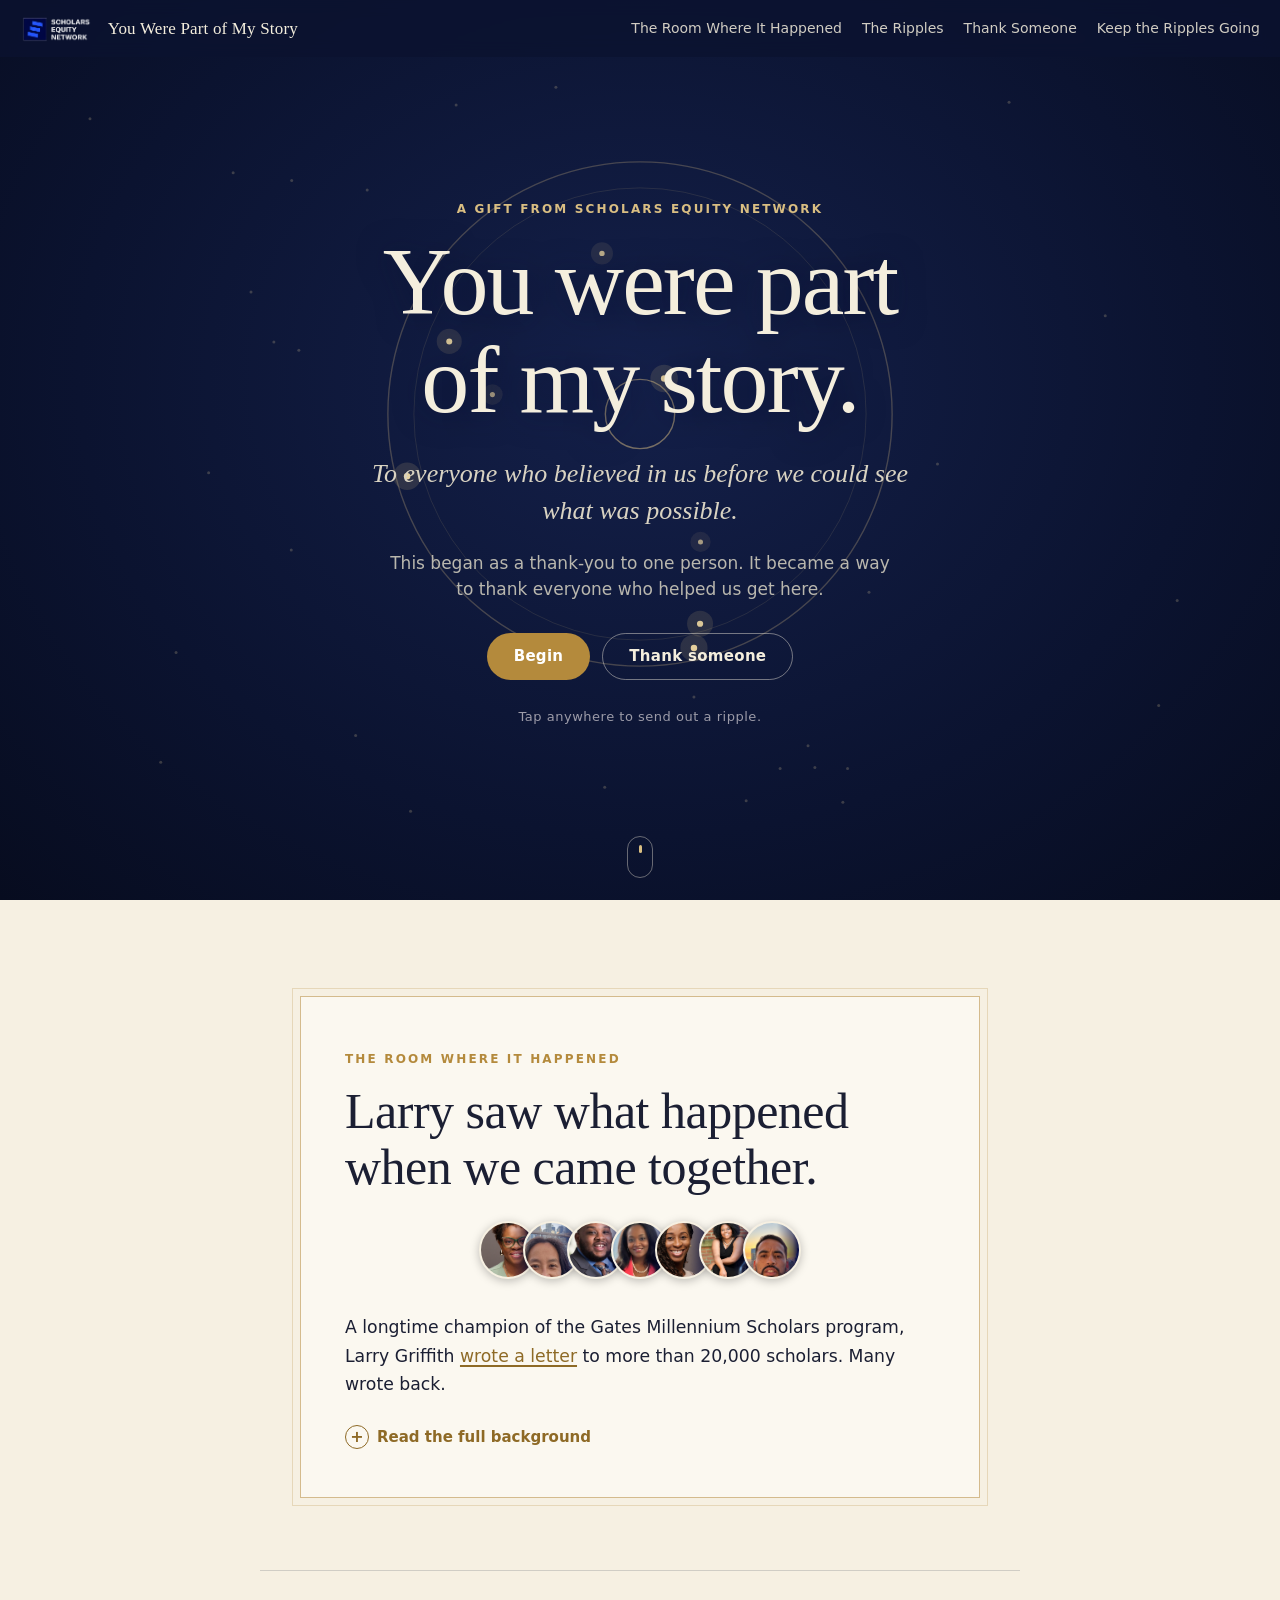
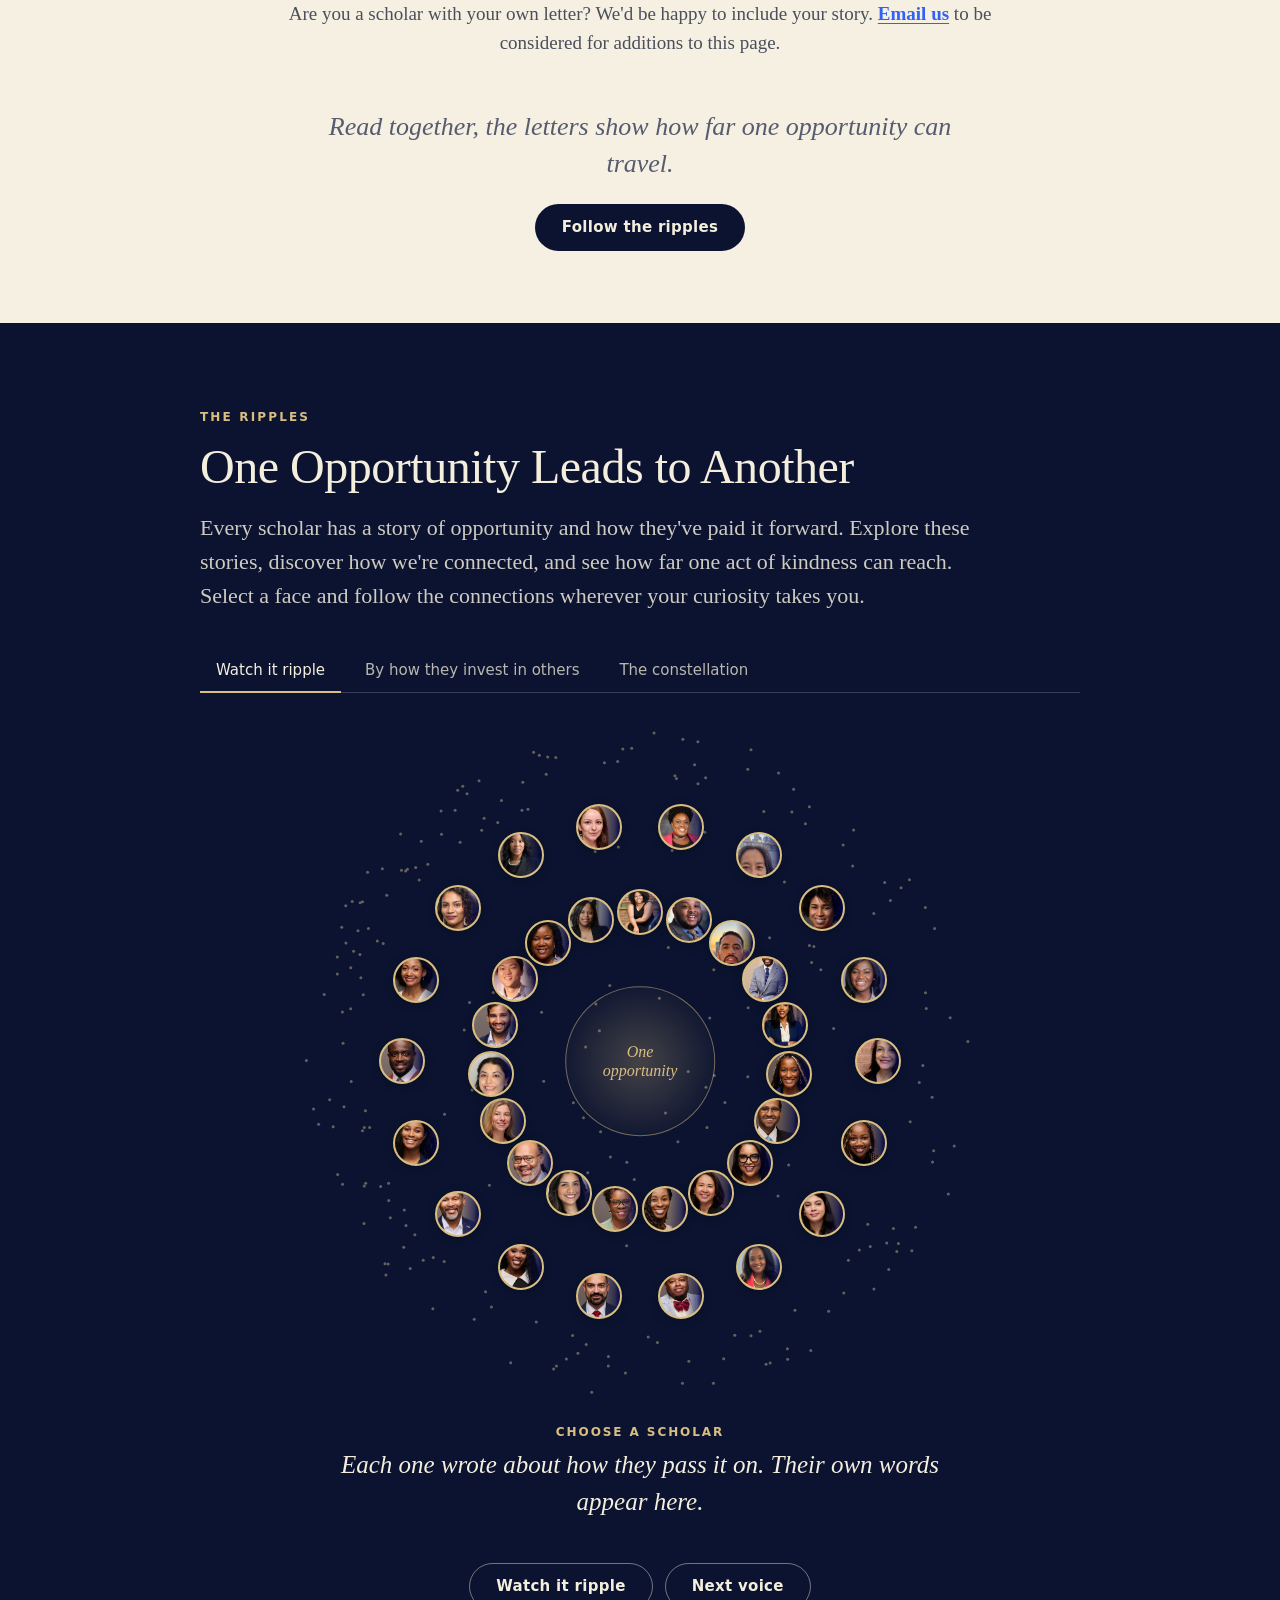
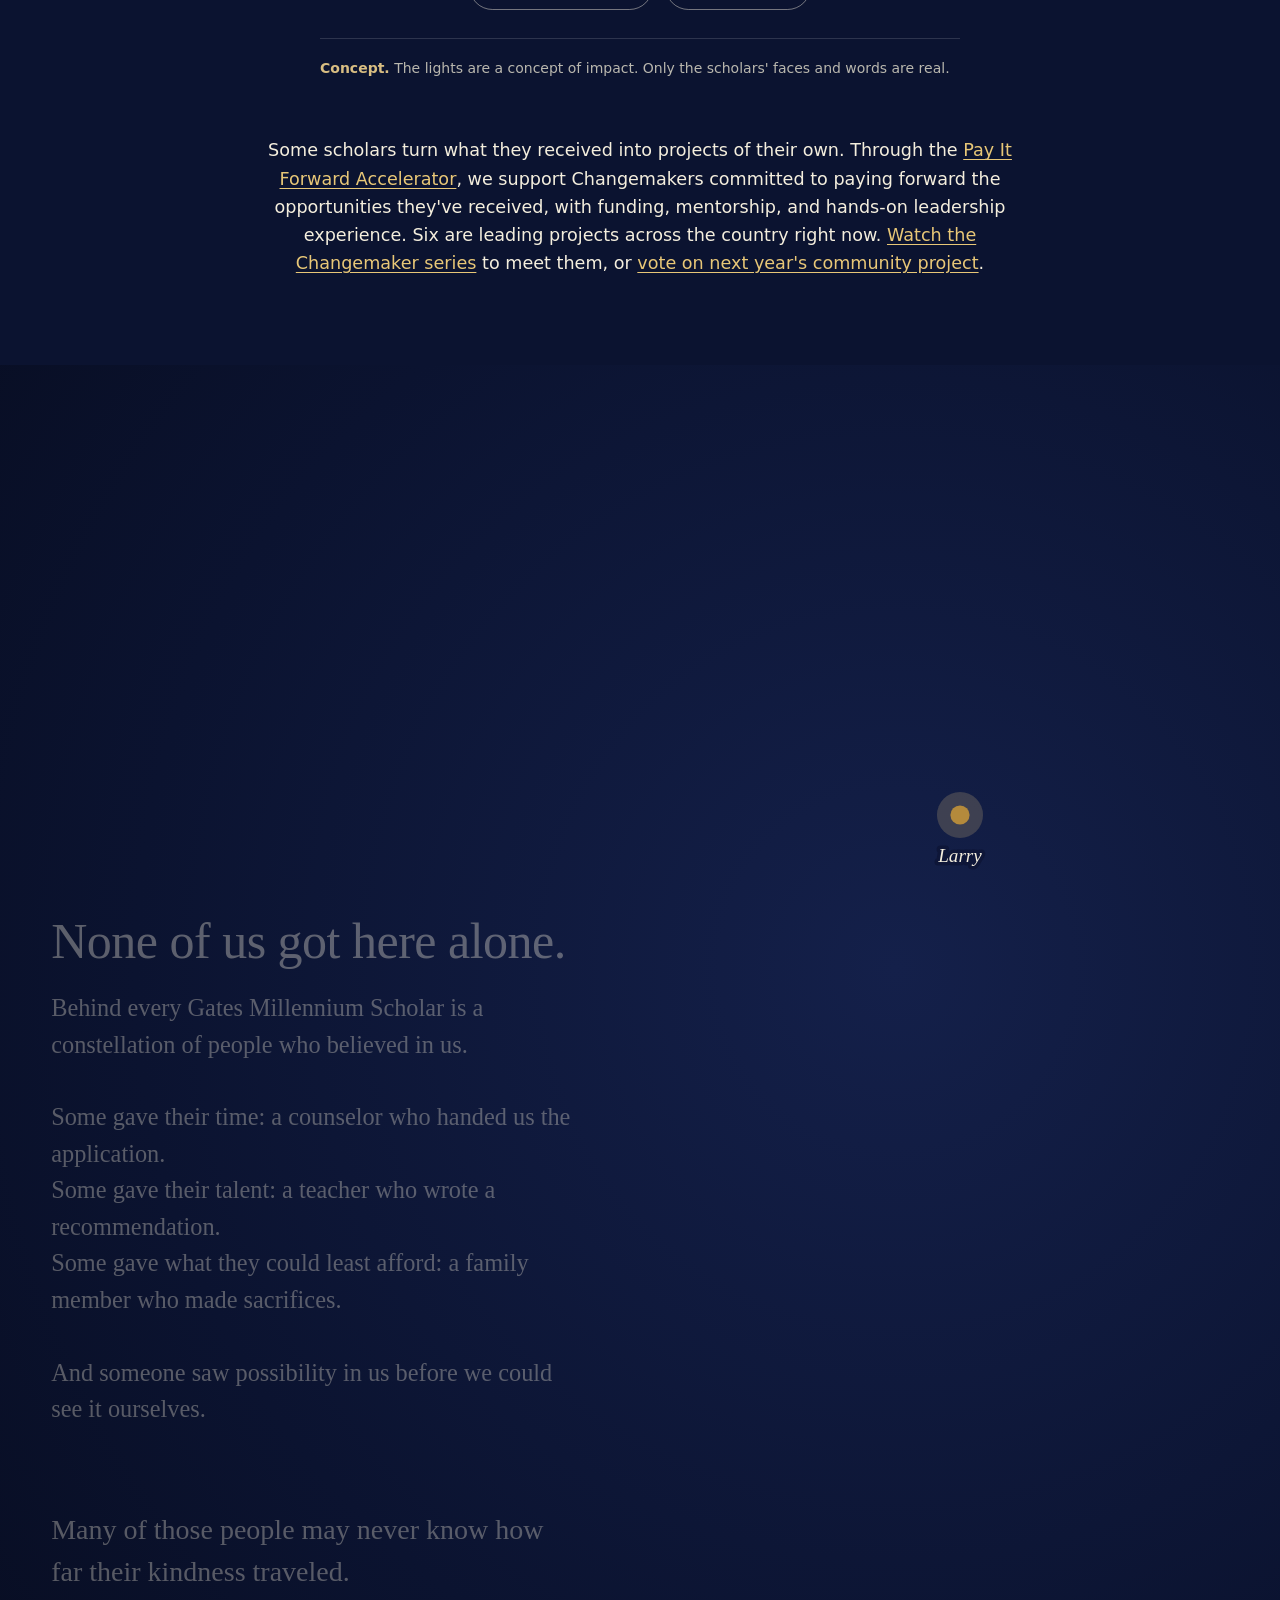
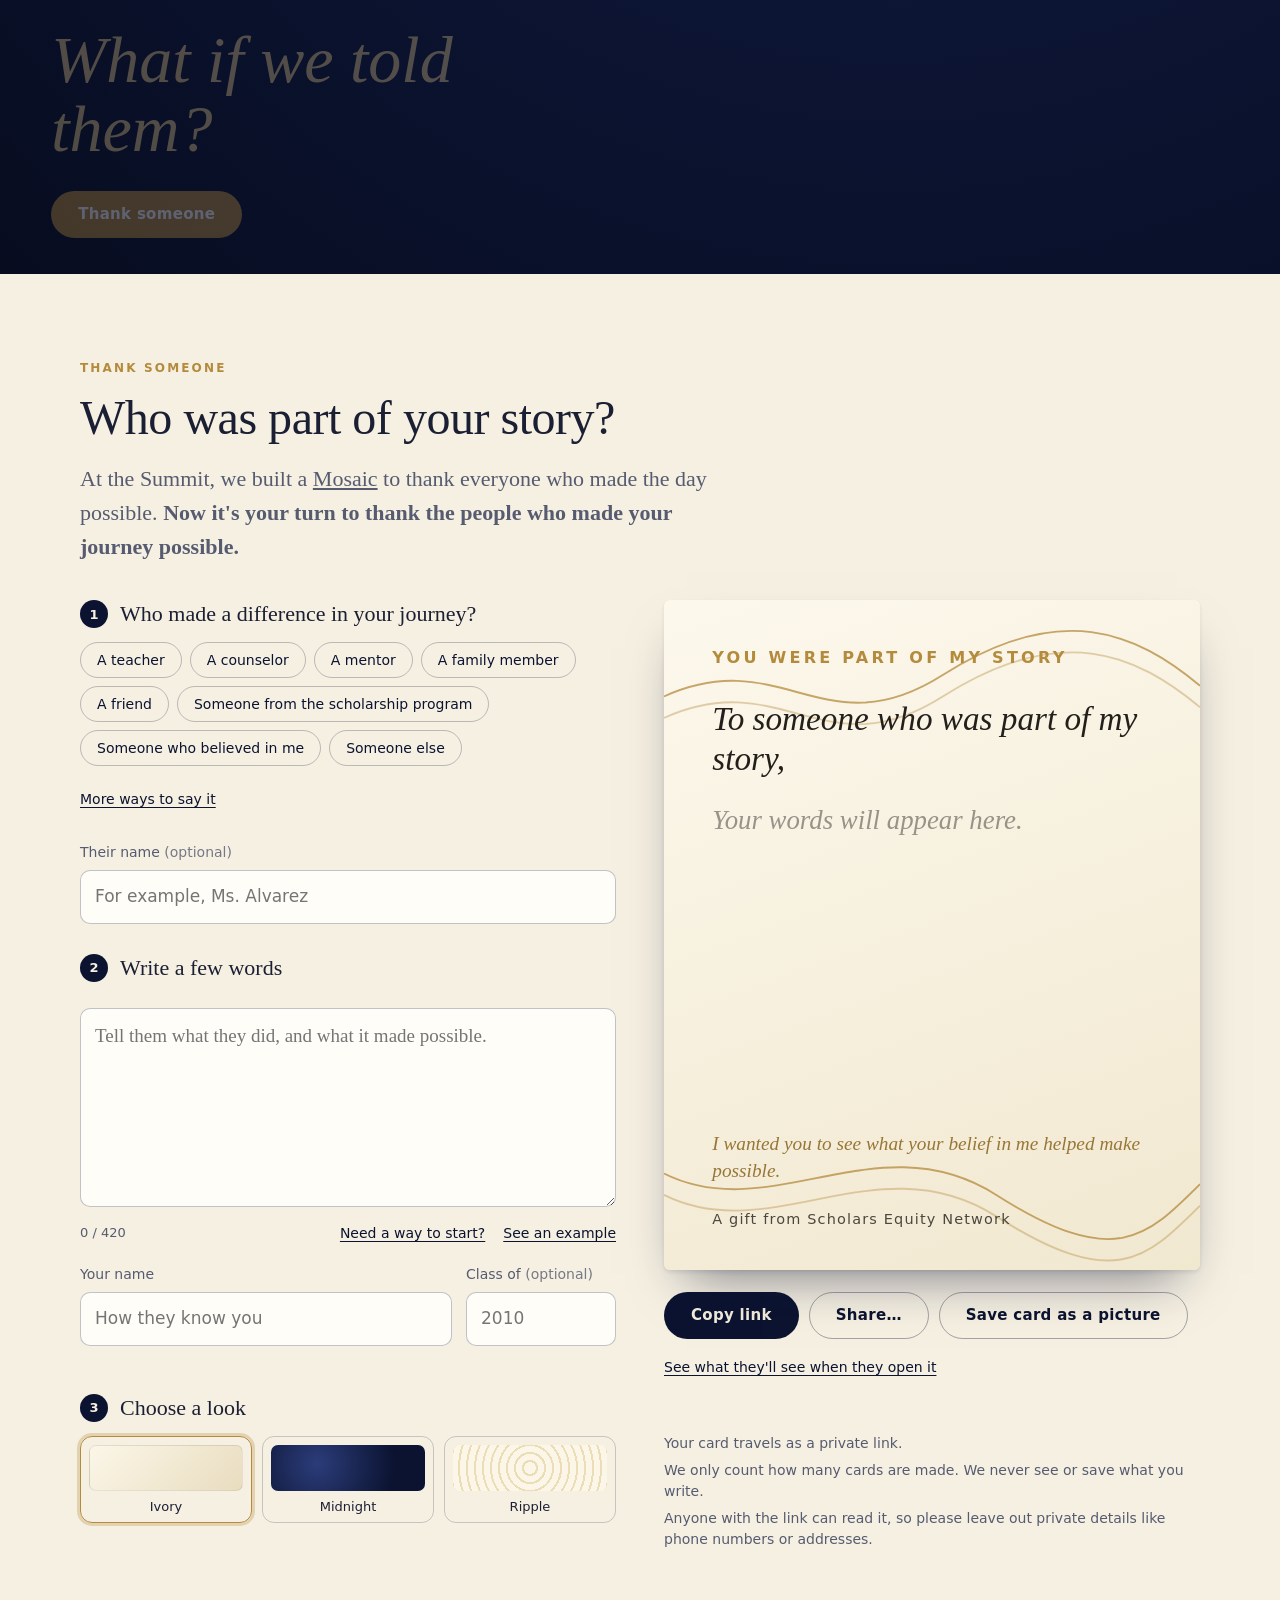
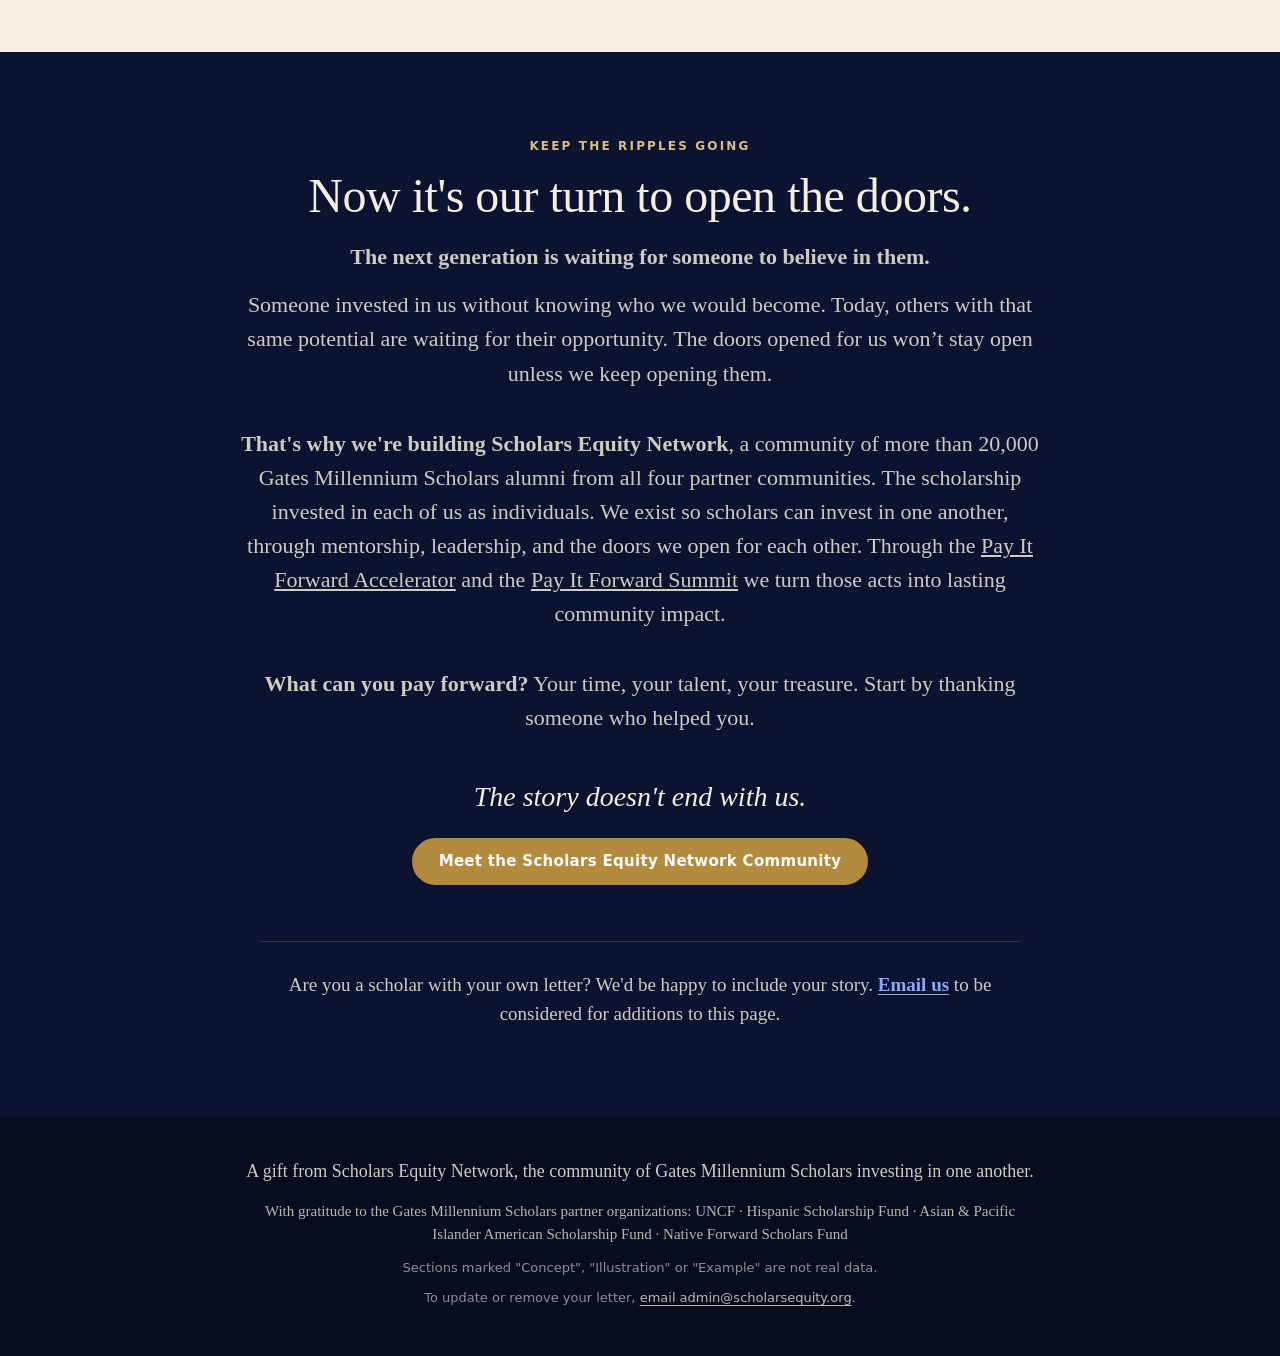
==== index.html @ f73e33ce "Card builder: copy/share a short line plus the link instead of the full message Co-Authored-By: Clau" ====
<!doctype html>
<html lang="en">
<head>
<meta charset="utf-8">
<meta name="viewport" content="width=device-width, initial-scale=1">
<title>You Were Part of My Story · Scholars Equity Network</title>
<meta name="description" content="A gift from Scholars Equity Network to the people who believed in us.">
<meta name="robots" content="noindex, nofollow">
<meta http-equiv="Content-Security-Policy" content="default-src 'self'; script-src 'self'; style-src 'self' 'unsafe-inline' https://fonts.googleapis.com; font-src https://fonts.gstatic.com; img-src 'self' data: blob:; connect-src 'self' https://abacus.jasoncameron.dev; object-src 'none'; base-uri 'none'; form-action 'none'">
<meta name="referrer" content="strict-origin-when-cross-origin">
<link rel="preconnect" href="https://fonts.googleapis.com">
<link rel="preconnect" href="https://fonts.gstatic.com" crossorigin>
<link href="https://fonts.googleapis.com/css2?family=Newsreader:ital,opsz,wght@0,6..72,400;0,6..72,500;0,6..72,600;1,6..72,400;1,6..72,500&family=Inter:wght@400;500;600&display=swap" rel="stylesheet">
<link rel="stylesheet" href="styles.css">
</head>
<body>
<a class="skip" href="#larry">Skip to the gift</a>

<!-- Every letter and card here is the approved set published at library.scholarsequity.org.
     Anything conceptual is labeled "Concept", "Illustration" or "Example". -->

<header class="nav" id="nav">
  <a class="nav__brand" href="#top"><img class="nav__logo" src="sen-logo-white.png" alt="Scholars Equity Network" width="73" height="29"><span>You Were Part of My Story</span></a>
  <button class="nav__toggle" id="navToggle" aria-expanded="false" aria-controls="navLinks">Menu</button>
  <nav class="nav__links" id="navLinks" aria-label="Sections">
    <a href="#larry">The Room Where It Happened</a>
    <a href="#stories">The Ripples</a>
    <a href="#thank">Thank Someone</a>
    <a href="#sen">Keep the Ripples Going</a>
  </nav>
</header>

<main id="top">

<!-- ================= OPENING ================= -->
<section class="hero" aria-labelledby="heroTitle">
  <canvas id="heroCanvas" aria-hidden="true"></canvas>
  <div class="hero__text">
    <p class="eyebrow eyebrow--gold">A gift from Scholars Equity Network</p>
    <h1 id="heroTitle">You were part<br>of my story.</h1>
    <p class="hero__sub">To everyone who believed in us before we could see what was possible.</p>
    <p class="hero__context">This began as a thank-you to one person. It became a way to thank everyone who helped us get here.</p>
    <div class="hero__ctas">
      <a class="btn btn--gold" href="#larry">Begin</a>
      <a class="btn btn--ghost" href="#thank">Thank someone</a>
    </div>
    <p class="hero__hint" id="heroHint">Tap anywhere to send out a ripple.</p>
  </div>
  <a class="hero__scroll" href="#larry" aria-label="Scroll to the next section"><span></span></a>
</section>

<!-- ================= 1. IT STARTED WITH A LETTER (Larry) ================= -->
<section class="sec sec--ivory sec--larry" id="larry" aria-labelledby="larryTitle">
  <div class="wrap wrap--narrow">
    <div class="larry-panel">
      <p class="eyebrow">The Room Where It Happened</p>
      <h2 id="larryTitle" class="display display--room">Larry saw what happened when we came together.</h2>
      <div class="faces faces--row" id="larryFaces" aria-hidden="true"></div>
      <div class="prose">
        <p class="teaser">A longtime champion of the Gates Millennium Scholars program, Larry Griffith <a href="https://library.scholarsequity.org/letter.html" target="_blank" rel="noopener noreferrer">wrote a letter</a> to more than 20,000 scholars. Many wrote back.</p>
        <details class="more">
          <summary><span class="more__open">Read the full background</span><span class="more__close">Show less</span></summary>
          <div class="more__body">
        <p>During his <a href="https://www.youtube.com/watch?v=w-OYUx1EWHY&amp;t=11863s" target="_blank" rel="noopener noreferrer">closing remarks at the 2026 Pay It Forward Summit</a>, Larry Griffith was inspired by scholars learning from one another and imagining what they could build together. A longtime champion of the Gates Millennium Scholars program, Larry <a href="https://library.scholarsequity.org/letter.html" target="_blank" rel="noopener noreferrer">wrote a letter</a> to more than 20,000 scholars. Many wrote back, sharing how the scholarship shaped not only their own lives but also the communities they now serve.</p>
        <p>Their stories remind us how far one investment can reach. More than a tribute to Larry, these letters show what happens when someone believes in another person, creates an opportunity, or opens a door, often without knowing how far that act will reach.</p>
          </div>
        </details>
      </div>
    </div>
  </div>

  <div class="wrap">
    <p class="contribute">Are you a scholar with your own letter? We'd be happy to include your story. <a href="mailto:admin@scholarsequity.org?subject=My%20story%20%E2%80%94%20I%27d%20like%20to%20be%20included&body=Hi%20SEN%20team%2C%0A%0AI%27d%20love%20to%20be%20included%20in%20You%20Were%20Part%20of%20My%20Story%21%20Here%27s%20what%20I%27m%20sending%3A%0A%0A1%29%20My%20name%20and%20class%20year%3A%0A%0A%0A2%29%20A%20headshot%20photo%3A%0A%28attached%29%0A%0A3%29%20My%20story%20%E2%80%94%20what%20the%20Gates%20Millennium%20Scholarship%20made%20possible%20for%20me%2C%20who%20was%20part%20of%20my%20story%2C%20and%20how%20I%27m%20paying%20it%20forward%3A%0A%0A%0A%0AThank%20you%21">Email us</a> to be considered for additions to this page.</p>
  </div>

  <div class="wrap wrap--narrow larry-next">
    <p>Read together, the letters show how far one opportunity can travel.</p>
    <a class="btn btn--navy" href="#stories">Follow the ripples</a>
  </div>
</section>

<!-- ================= THE RIPPLES (stories, outward) ================= -->
<section class="sec sec--navy" id="stories" aria-labelledby="storiesTitle">
  <div class="wrap wrap--mid">
    <p class="welcome" id="welcome" hidden><strong>You're here because someone you helped wanted you to see this.</strong> Larry Griffith, a longtime champion of the Gates Millennium Scholars program, recently wrote a letter to more than 20,000 scholars. Below are letters back, collectively we thought the story was powerful enough to share because you are now part of the ripples. Continue scrolling or <a href="#top" id="startOver">start at the top of the page</a>.</p>
    <p class="eyebrow eyebrow--gold">The ripples</p>
    <h2 id="storiesTitle" class="display display--sm light">One Opportunity Leads to Another</h2>
    <p class="lede light">Every scholar has a story of opportunity and how they've paid it forward. Explore these stories, discover how we're connected, and see how far one act of kindness can reach. Select a face and follow the connections wherever your curiosity takes you.</p>

    <div class="tabs tabs--dark" role="tablist" aria-label="Ways to explore the stories">
      <button role="tab" id="tab-ripple" aria-controls="panel-ripple" aria-selected="true">Watch it ripple</button>
      <button role="tab" id="tab-theme" aria-controls="panel-theme" aria-selected="false" tabindex="-1">By how they invest in others</button>
      <button role="tab" id="tab-star" aria-controls="panel-star" aria-selected="false" tabindex="-1">The constellation</button>
    </div>

    <div id="panel-ripple" role="tabpanel" aria-labelledby="tab-ripple">
      <div class="ripple-stage" id="rippleStage">
        <canvas id="rippleCanvas" aria-hidden="true"></canvas>
        <div class="ripple-core" aria-hidden="true"><span>One<br>opportunity</span></div>
      </div>
      <div class="ripple-caption" id="rippleCaption" aria-live="polite">
        <p class="ripple-caption__who">Choose a scholar</p>
        <p class="ripple-caption__line">Each one wrote about how they pass it on. Their own words appear here.</p>
        <p class="ripple-caption__help" id="rippleHelp" hidden></p>
        <button type="button" class="link" id="rippleRead" hidden>Read their whole letter</button>
      </div>
      <div class="ripple-actions">
        <button class="btn btn--ghost" id="rippleWatch">Watch it ripple</button>
        <button class="btn btn--ghost" id="rippleNext">Next voice</button>
      </div>
      <p class="concept"><strong>Concept.</strong> The lights are a concept of impact. Only the scholars' faces and words are real.</p>
    </div>

    <div id="panel-theme" role="tabpanel" aria-labelledby="tab-theme" hidden>
      <p class="note note--light">The diversity of our impact makes it difficult to capture through data alone. But we tried grouping what scholars shared in their letters to see what patterns emerged. These aren't official categories, and many scholars' stories span more than one.</p>
      <div id="themeGroups"></div>
    </div>

    <div id="panel-star" role="tabpanel" aria-labelledby="tab-star" hidden>
      <p class="note note--light">Each light is a scholar. Lines join scholars who invest in others in a similar way (grouped by us, from their letters). Choose a thread to follow it.</p>
      <div class="chips chips--dark" id="starChips" role="group" aria-label="Follow a thread"></div>
      <div class="constellation" id="constellation">
        <svg class="constellation__lines" id="starLines" viewBox="0 0 100 100" preserveAspectRatio="none" aria-hidden="true"></svg>
      </div>
      <p class="constellation__label" id="starLabel" aria-live="polite">Hover or tap a light to see who it is.</p>
    </div>

    <p class="changemakers">Some scholars turn what they received into projects of their own. Through the <a href="https://www.scholarsequity.org/pay-it-forward-accelerator" target="_blank" rel="noopener noreferrer">Pay It Forward Accelerator</a>, we support Changemakers committed to paying forward the opportunities they've received, with funding, mentorship, and hands-on leadership experience. Six are leading projects across the country right now. <a href="https://www.youtube.com/watch?v=W_y1Vvm-uIc" target="_blank" rel="noopener noreferrer">Watch the Changemaker series</a> to meet them, or <a href="https://givebutter.com/pifa-2026" target="_blank" rel="noopener noreferrer">vote on next year's community project</a>.</p>
  </div>
</section>

<!-- ================= 2. NONE OF US GOT HERE ALONE (the turn) ================= -->
<section class="turn s1" id="turn" aria-labelledby="turnTitle">
  <h2 id="turnTitle" class="sr">None of us got here alone</h2>
  <div class="turn__inner">
    <div class="turn__stage" aria-hidden="true">
      <div class="turn__square" id="turnSquare">
        <svg viewBox="0 0 100 100" id="turnSvg"></svg>
      </div>
      <p class="turn__caption">Illustration. Each small light stands for someone who helped. We have not mapped real relationships.</p>
    </div>
    <div class="turn__beats">
      <div class="beat beat--spacer" data-beat="1" aria-hidden="true"></div>
      <div class="beat beat--spacer" data-beat="2" aria-hidden="true"></div>
      <div class="beat" data-beat="3">
        <h3 class="beat__big">None of us got here alone.</h3>
        <p class="beat__text">Behind every Gates Millennium Scholar is a constellation of people who believed in us.<br><br>Some gave their time: a counselor who handed us the application.<br>Some gave their talent: a teacher who wrote a recommendation.<br>Some gave what they could least afford: a family member who made sacrifices.<br><br>And someone saw possibility in us before we could see it ourselves.</p>
      </div>
      <div class="beat" data-beat="4">
        <p class="beat__text">Many of those people may never know how far their kindness traveled.</p>
        <p class="beat__ask">What if we told them?</p>
        <a class="btn btn--gold" href="#thank">Thank someone</a>
      </div>
    </div>
  </div>
</section>

<!-- ================= 3. WHO WAS PART OF YOUR STORY? ================= -->
<section class="sec sec--ivory" id="thank" aria-labelledby="thankTitle">
  <div class="wrap">
    <p class="eyebrow">Thank someone</p>
    <h2 id="thankTitle" class="display display--sm">Who was part of your story?</h2>
    <p class="lede">At the Summit, we built a <a href="https://mosaic.scholarsequity.org/" target="_blank" rel="noopener noreferrer">Mosaic</a> to thank everyone who made the day possible. <strong>Now it's your turn to thank the people who made your journey possible.</strong></p>

    <div class="builder">
      <form class="builder__form" id="giftForm" autocomplete="off" novalidate>
        <fieldset>
          <legend><span class="step">1</span> Who made a difference in your journey?</legend>
          <div class="chips" id="whoChips" role="radiogroup" aria-label="Who to thank"></div>
          <div class="prog" id="progWrap" hidden>
            <p class="prog__q">Which part of the program?</p>
            <div class="chips" id="progChips" role="radiogroup" aria-label="Which part of the program"></div>
          </div>
          <label class="field">
            <span>Their name <em>(optional)</em></span>
            <input type="text" id="toName" maxlength="60" placeholder="For example, Ms. Alvarez">
          </label>
        </fieldset>

        <fieldset>
          <legend><span class="step">2</span> Write a few words</legend>
          <label class="field">
            <span class="sr">Your message</span>
            <textarea id="message" rows="6" maxlength="420" placeholder="Tell them what they did, and what it made possible."></textarea>
          </label>
          <div class="field__row">
            <span class="count" id="msgCount" aria-live="off">0 / 420</span>
            <span class="field__row-btns">
              <button type="button" class="link" id="starter">Need a way to start?</button>
              <button type="button" class="link" id="example">See an example</button>
            </span>
          </div>
          <div class="field-row">
            <label class="field">
              <span>Your name</span>
              <input type="text" id="fromName" maxlength="60" placeholder="How they know you">
            </label>
            <label class="field field--year">
              <span>Class of <em>(optional)</em></span>
              <input type="text" id="classYear" inputmode="numeric" maxlength="4" placeholder="2010" autocomplete="off">
            </label>
          </div>
          <p class="tiny" id="yearNote" hidden>Gates Millennium Scholar classes ran from 2000 to 2016.</p>
        </fieldset>

        <fieldset>
          <legend><span class="step">3</span> Choose a look</legend>
          <div class="styles" id="styleChoices" role="radiogroup" aria-label="Card style"></div>
        </fieldset>
      </form>

      <div class="builder__preview">
        <div class="cardwrap"><div class="card card--ivory" id="cardPreview" aria-label="Preview of your card"></div></div>
        <div class="builder__actions">
          <button class="btn btn--navy" id="copyBtn">Copy link</button>
          <button class="btn btn--ghost-dark" id="shareBtn">Share…</button>
          <button class="btn btn--ghost-dark" id="saveBtn">Save card as a picture</button>
        </div>
        <button class="link link--block" id="previewBtn">See what they'll see when they open it</button>
        <p class="status" id="giftStatus" role="status" aria-live="polite"></p>
        <p class="tiny privacy"><span>Your card travels as a private link.</span> <span>We only count how many cards are made. We never see or save what you write.</span> <span>Anyone with the link can read it, so please leave out private details like phone numbers or addresses.</span></p>
      </div>
    </div>
  </div>
</section>

<!-- ================= 4. KEEP THE RIPPLES GOING ================= -->
<section class="sec sec--navy" id="sen" aria-labelledby="senTitle">
  <div class="wrap wrap--mid">
    <div class="center">
      <p class="eyebrow eyebrow--gold">Keep the ripples going</p>
      <h2 id="senTitle" class="display display--sm light">Now it's our turn to open the doors.</h2>
      <p class="lede light lede--tight"><strong>The next generation is waiting for someone to believe in them.</strong></p>
      <p class="lede light">Someone invested in us without knowing who we would become. Today, others with that same potential are waiting for their opportunity. The doors opened for us won’t stay open unless we keep opening them.</p>
      <p class="lede light"><strong>That's why we're building Scholars Equity Network</strong>, a community of more than 20,000 Gates Millennium Scholars alumni from all four partner communities. The scholarship invested in each of us as individuals. We exist so scholars can invest in one another, through mentorship, leadership, and the doors we open for each other. Through the <a href="https://www.scholarsequity.org/pay-it-forward-accelerator" target="_blank" rel="noopener noreferrer">Pay It Forward Accelerator</a> and the <a href="https://mosaic.scholarsequity.org/" target="_blank" rel="noopener noreferrer">Pay It Forward Summit</a> we turn those acts into lasting community impact.</p>
      <p class="lede light"><strong>What can you pay forward?</strong> Your time, your talent, your treasure. Start by thanking someone who helped you.</p>
      <p class="closing-line">The story doesn't end with us.</p>
      <a class="btn btn--gold" href="https://www.scholarsequity.org" target="_blank" rel="noopener noreferrer">Meet the Scholars Equity Network Community</a>
      <p class="contribute contribute--dark">Are you a scholar with your own letter? We'd be happy to include your story. <a href="mailto:admin@scholarsequity.org?subject=My%20story%20%E2%80%94%20I%27d%20like%20to%20be%20included&body=Hi%20SEN%20team%2C%0A%0AI%27d%20love%20to%20be%20included%20in%20You%20Were%20Part%20of%20My%20Story%21%20Here%27s%20what%20I%27m%20sending%3A%0A%0A1%29%20My%20name%20and%20class%20year%3A%0A%0A%0A2%29%20A%20headshot%20photo%3A%0A%28attached%29%0A%0A3%29%20My%20story%20%E2%80%94%20what%20the%20Gates%20Millennium%20Scholarship%20made%20possible%20for%20me%2C%20who%20was%20part%20of%20my%20story%2C%20and%20how%20I%27m%20paying%20it%20forward%3A%0A%0A%0A%0AThank%20you%21">Email us</a> to be considered for additions to this page.</p>
    </div>
  </div>
</section>
</main>

<footer class="foot">
  <p>A gift from Scholars Equity Network, the community of Gates Millennium Scholars investing in one another.</p>
  <p class="foot__partners">With gratitude to the Gates Millennium Scholars partner organizations: UNCF &middot; Hispanic Scholarship Fund &middot; Asian &amp; Pacific Islander American Scholarship Fund &middot; Native Forward Scholars Fund</p>
  <p class="tiny">Sections marked "Concept", "Illustration" or "Example" are not real data.</p>
  <p class="tiny">To update or remove your letter, <a href="mailto:admin@scholarsequity.org?subject=Update%20or%20remove%20my%20letter">email admin@scholarsequity.org</a>.</p>
</footer>

<!-- ============ what a recipient sees first ============ -->
<div class="gift" id="giftOverlay" role="dialog" aria-modal="true" aria-labelledby="giftHeading" hidden>
  <div class="gift__inner">
    <p class="eyebrow eyebrow--gold" id="giftEyebrow">A message for you</p>
    <h2 class="gift__title" id="giftHeading"></h2>
    <div class="cardwrap gift__card"><div class="card" id="giftCard"></div></div>
    <p class="gift__about">This gift comes from <strong>Scholars Equity Network</strong>, a community of more than 20,000 Gates Millennium Scholars. Scholars in our community are thanking the people who helped them along the way. You are one of those people. This is your story too.</p>
    <p class="gift__about gift__about--small">This message was written by the person who sent it. Scholars Equity Network does not read or review these messages.</p>
    <div class="gift__actions">
      <button class="btn btn--gold" id="giftGo">See what your belief helped make possible</button>
      <button class="btn btn--ghost" id="giftBack" hidden>Back to my card</button>
    </div>
  </div>
</div>

<!-- ============ one letter, in full ============ -->
<div class="modal" id="modal" role="dialog" aria-modal="true" aria-labelledby="mName" hidden>
  <div class="modal__scrim" data-close></div>
  <article class="modal__panel" tabindex="-1">
    <button class="modal__close" data-close aria-label="Close letter">×</button>
    <div class="modal__body">
      <div class="modal__side">
        <img class="modal__card" id="mImg" alt="">
        <div class="modal__actions">
          <button class="btn btn--gold" id="mShare">Share this letter</button>
          <a class="btn btn--ghost" href="#thank" id="mThank">Thank someone who helped you</a>
          <p class="status status--light" id="mStatus" role="status" aria-live="polite"></p>
        </div>
      </div>
      <div class="modal__text">
        <p class="eyebrow">A letter back to Larry</p>
        <h3 id="mName"></h3>
        <p class="modal__role" id="mRole"></p>
        <div class="modal__letter" id="mLetter"></div>
        <div class="modal__nav">
          <button class="link" id="mPrev">← Previous</button>
          <button class="link" id="mNext">Next →</button>
        </div>
      </div>
    </div>
  </article>
</div>

<script src="letters-back-data.js"></script>
<script src="app.js"></script>
</body>
</html>
---- styles.css ----
/* You Were Part of My Story: warm ivory, deep navy, quiet gold.
   Fonts: Newsreader (headings) + Inter (body). */

:root {
  --ivory: #F6F0E2;
  --paper: #FBF8F0;
  --navy: #0B1330;
  --navy-2: #16224A;
  --gold: #B48A3C;
  --gold-soft: #D9BE82;
  --ink: #1B1F33;
  --muted: #565B70;
  --line: rgba(27, 31, 51, .14);
  --serif: "Newsreader", Georgia, "Times New Roman", serif;
  --sans: "Inter", system-ui, -apple-system, "Segoe UI", sans-serif;
  --gutter: 20px;
}

* { box-sizing: border-box; }
html { scroll-behavior: smooth; scroll-padding-top: 64px; }
body {
  margin: 0; background: var(--ivory); color: var(--ink);
  font-family: var(--sans); font-size: 17px; line-height: 1.65;
  -webkit-font-smoothing: antialiased;
}
img { max-width: 100%; display: block; }
a { color: inherit; }
:focus-visible { outline: 3px solid var(--gold); outline-offset: 3px; border-radius: 4px; }
.sr { position: absolute; width: 1px; height: 1px; overflow: hidden; clip: rect(0 0 0 0); white-space: nowrap; }
.skip { position: absolute; left: -999px; top: 8px; background: var(--paper); padding: 8px 14px; z-index: 200; border-radius: 6px; }
.skip:focus { left: 8px; }

/* ---------- layout ---------- */
.sec { padding: 88px var(--gutter); position: relative; }
.sec--ivory { background: var(--ivory); }
.sec--paper { background: var(--paper); }
.sec--navy { background: var(--navy); color: #EDE7D6; }
.wrap { max-width: 1120px; margin: 0 auto; }
.wrap--mid { max-width: 880px; }
.wrap--narrow { max-width: 680px; }
.center { text-align: center; }

.eyebrow { font: 600 12px/1 var(--sans); letter-spacing: .18em; text-transform: uppercase; color: var(--gold); margin: 0 0 18px; }
.eyebrow--gold { color: var(--gold-soft); }
.display { font: 500 clamp(34px, 6vw, 62px)/1.08 var(--serif); letter-spacing: -.01em; margin: 0 0 28px; }
.display--sm { font-size: clamp(30px, 4.6vw, 48px); margin-bottom: 18px; }
.light { color: #F4EEDD; }
.lede { font: 400 clamp(19px, 2.2vw, 22px)/1.55 var(--serif); color: var(--muted); max-width: 640px; margin: 0 0 36px; }
.lede.light { color: #CFCBC0; }
.center .lede { margin-left: auto; margin-right: auto; }
.prose p { margin: 0 0 18px; }
.prose em { font-family: var(--serif); font-size: 1.08em; }
.sign { font-family: var(--serif); font-size: 21px; margin: 30px 0 32px; line-height: 1.4; }
.note { color: var(--muted); font-size: 15px; max-width: 640px; margin: 0 0 20px; }
.tiny { font-size: 13px; color: var(--muted); }
.tiny.light { color: #A9A89F; margin-top: 18px; }
.concept { font-size: 14px; color: #B9B7AE; max-width: 640px; margin: 28px auto 0; border-top: 1px solid rgba(255,255,255,.14); padding-top: 18px; }
.concept strong { color: var(--gold-soft); }

/* ---------- buttons ---------- */
.btn {
  display: inline-block; font: 600 15px/1 var(--sans); letter-spacing: .02em;
  padding: 15px 26px; border-radius: 999px; border: 1.5px solid transparent;
  cursor: pointer; text-decoration: none; transition: transform .15s ease, background .2s ease, color .2s ease;
}
.btn:hover { transform: translateY(-1px); }
.btn--gold { background: var(--gold); color: #fff; }
.btn--gold:hover { background: #9C762F; }
.btn--navy { background: var(--navy); color: #F4EEDD; }
.btn--navy:hover { background: var(--navy-2); }
.btn--ghost { background: transparent; color: #F4EEDD; border-color: rgba(244,238,221,.45); }
.btn--ghost:hover { background: rgba(244,238,221,.1); }
.btn--ghost-dark { background: transparent; color: var(--navy); border-color: rgba(11,19,48,.35); }
.btn--ghost-dark:hover { background: rgba(11,19,48,.06); }
.link { background: none; border: 0; padding: 4px 0; font: 500 14px var(--sans); color: var(--navy); text-decoration: underline; text-underline-offset: 3px; cursor: pointer; }

/* ---------- nav ---------- */
.nav {
  position: fixed; inset: 0 0 auto 0; z-index: 100; display: flex; align-items: center; justify-content: space-between;
  gap: 16px; padding: 14px var(--gutter);
  background: rgba(11, 19, 48, .82); backdrop-filter: blur(8px); -webkit-backdrop-filter: blur(8px);
  color: #F4EEDD;
}
.nav__brand { font: 500 17px var(--serif); text-decoration: none; letter-spacing: .01em; }
.nav__by { opacity: .7; font-size: .85em; font-family: var(--sans); letter-spacing: .02em; }
.nav__links { display: flex; gap: 22px; }
.nav__links a { font-size: 14px; text-decoration: none; opacity: .85; }
.nav__links a:hover { opacity: 1; text-decoration: underline; text-underline-offset: 4px; }
.nav__toggle { display: none; background: none; border: 1px solid rgba(244,238,221,.4); color: inherit; border-radius: 999px; padding: 7px 14px; font: 500 13px var(--sans); cursor: pointer; }

/* ---------- hero ---------- */
.hero { position: relative; min-height: 100svh; background: radial-gradient(ellipse at 50% 42%, #14204A 0%, var(--navy) 62%, #070C1F 100%); color: #F4EEDD; display: grid; place-items: center; overflow: hidden; }
.hero canvas { position: absolute; inset: 0; width: 100%; height: 100%; display: block; cursor: pointer; }
.hero__text { position: relative; z-index: 2; text-align: center; padding: 120px var(--gutter) 90px; pointer-events: none; max-width: 820px; }
.hero__text .btn, .hero__text a { pointer-events: auto; }
.hero h1 { font: 500 clamp(44px, 9vw, 96px)/1.02 var(--serif); letter-spacing: -.02em; margin: 0 0 26px; text-shadow: 0 2px 30px rgba(11,19,48,.6); }
.hero__sub { font: italic 400 clamp(19px, 2.6vw, 26px)/1.45 var(--serif); color: #D9D3C2; max-width: 560px; margin: 0 auto 34px; }
.hero__hint { margin: 26px 0 0; font-size: 13px; color: #9C9BA8; letter-spacing: .04em; }
.hero__scroll { position: absolute; bottom: 22px; left: 50%; width: 26px; height: 42px; margin-left: -13px; border: 1.5px solid rgba(244,238,221,.4); border-radius: 14px; z-index: 2; }
.hero__scroll span { position: absolute; left: 50%; top: 8px; width: 3px; height: 8px; margin-left: -1.5px; border-radius: 2px; background: var(--gold-soft); animation: nudge 2s ease-in-out infinite; }
@keyframes nudge { 0%,100% { transform: translateY(0); opacity: .9; } 50% { transform: translateY(12px); opacity: .3; } }

/* ---------- faces (circular crops of the approved cards) ---------- */
.face {
  --s: 44px; width: var(--s); height: var(--s); border-radius: 50%; flex: none;
  background-color: var(--navy-2); background-repeat: no-repeat;
  background-size: 210% auto; background-position: var(--fx, 4%) var(--fy, 30%);
  border: 2px solid var(--gold-soft); box-shadow: 0 2px 10px rgba(0,0,0,.25);
  padding: 0; cursor: pointer; display: block;
}
.faces--row { display: flex; justify-content: center; margin: 0 0 34px; }
.faces--row .face { --s: 58px; margin-left: -14px; border-color: var(--ivory); cursor: default; }
.faces--row .face:first-child { margin-left: 0; }

/* ---------- tabs / chips ---------- */
.tabs { display: flex; flex-wrap: wrap; gap: 8px; margin: 0 0 28px; border-bottom: 1px solid var(--line); }
.tabs button { background: none; border: 0; padding: 12px 16px; font: 500 15px var(--sans); color: var(--muted); cursor: pointer; border-bottom: 2px solid transparent; margin-bottom: -1px; }
.tabs button[aria-selected="true"] { color: var(--navy); border-bottom-color: var(--gold); }
.tabs--small button { font-size: 14px; }
.chips { display: flex; flex-wrap: wrap; gap: 8px; margin: 0 0 18px; }
.chip { font: 500 14px var(--sans); padding: 9px 16px; border-radius: 999px; border: 1.5px solid rgba(11,19,48,.25); background: transparent; color: var(--navy); cursor: pointer; }
.chip:hover { background: rgba(180,138,60,.12); }
.chip[aria-checked="true"], .chip[aria-pressed="true"] { background: var(--navy); color: #F4EEDD; border-color: var(--navy); }

/* ---------- story grid ---------- */
.grid { display: grid; grid-template-columns: repeat(auto-fill, minmax(230px, 1fr)); gap: 18px; }
.tile { background: none; border: 0; padding: 0; text-align: left; cursor: pointer; font: inherit; color: inherit; }
.tile__img { width: 100%; aspect-ratio: 1; object-fit: cover; border-radius: 6px; background: var(--navy); box-shadow: 0 1px 2px rgba(11,19,48,.12), 0 10px 26px -14px rgba(11,19,48,.4); transition: transform .25s ease, box-shadow .25s ease; }
.tile:hover .tile__img, .tile:focus-visible .tile__img { transform: translateY(-3px); box-shadow: 0 1px 2px rgba(11,19,48,.12), 0 18px 34px -14px rgba(11,19,48,.5); }
.tile__name { display: block; margin-top: 10px; font: 500 15px var(--sans); }
.tile__more { color: var(--gold); font-size: 13px; }
.theme { margin: 0 0 48px; }
.theme h3 { font: 500 28px var(--serif); margin: 0 0 4px; }
.theme p { margin: 0 0 18px; color: var(--muted); font-size: 15px; }
.theme .grid { grid-template-columns: repeat(auto-fill, minmax(150px, 1fr)); gap: 14px; }
.theme .tile__name { font-size: 13px; }

/* ---------- constellation ---------- */
.constellation { position: relative; width: 100%; aspect-ratio: 16 / 10; background: radial-gradient(ellipse at 50% 50%, #17244F 0%, var(--navy) 75%); border-radius: 14px; overflow: hidden; }
.constellation__lines { position: absolute; inset: 0; width: 100%; height: 100%; }
.constellation__lines line { stroke: var(--gold-soft); stroke-width: 1; vector-effect: non-scaling-stroke; opacity: .22; transition: opacity .3s; }
.constellation__lines line.on { opacity: .85; stroke-width: 1.6; }
.constellation .star { position: absolute; transform: translate(-50%, -50%); --s: 40px; transition: transform .2s ease, opacity .3s ease, box-shadow .3s; }
.constellation .star:hover, .constellation .star:focus-visible { transform: translate(-50%, -50%) scale(1.25); z-index: 5; box-shadow: 0 0 0 6px rgba(217,190,130,.25); }
.constellation .star.dim { opacity: .28; }
.constellation__label { min-height: 28px; color: var(--muted); font: italic 400 18px var(--serif); margin: 14px 0 0; }

/* ---------- ripple ---------- */
.ripple-stage { position: relative; width: min(100%, 680px); aspect-ratio: 1; margin: 18px auto 24px; }
.ripple-stage canvas { position: absolute; inset: 0; width: 100%; height: 100%; }
.ripple-core { position: absolute; left: 50%; top: 50%; width: 22%; aspect-ratio: 1; transform: translate(-50%, -50%); border-radius: 50%; display: grid; place-items: center; text-align: center; background: radial-gradient(circle, rgba(217,190,130,.28), rgba(217,190,130,.04) 70%); border: 1px solid rgba(217,190,130,.5); font: italic 400 clamp(11px, 2vw, 16px)/1.2 var(--serif); color: var(--gold-soft); }
.ripple-stage .face { position: absolute; transform: translate(-50%, -50%); --s: clamp(26px, 6vw, 46px); transition: transform .2s, box-shadow .3s; }
.ripple-stage .face:hover, .ripple-stage .face:focus-visible, .ripple-stage .face.is-on { transform: translate(-50%, -50%) scale(1.3); box-shadow: 0 0 0 6px rgba(217,190,130,.3); z-index: 3; }
.ripple-caption { min-height: 120px; max-width: 620px; margin: 0 auto 18px; text-align: center; }
.ripple-caption__who { font: 600 12px var(--sans); letter-spacing: .16em; text-transform: uppercase; color: var(--gold-soft); margin: 0 0 8px; }
.ripple-caption__line { font: italic 400 clamp(19px, 2.6vw, 25px)/1.45 var(--serif); color: #F4EEDD; margin: 0; }
.ripple-actions { display: flex; justify-content: center; gap: 12px; flex-wrap: wrap; }

/* ---------- builder ---------- */
.builder { display: grid; grid-template-columns: minmax(0, 1fr) minmax(0, 1fr); gap: 48px; align-items: start; }
.builder fieldset { border: 0; padding: 0; margin: 0 0 30px; }
.builder legend { font: 500 22px var(--serif); margin: 0 0 14px; padding: 0; display: flex; align-items: center; gap: 12px; }
.step { display: inline-grid; place-items: center; width: 28px; height: 28px; border-radius: 50%; background: var(--navy); color: var(--ivory); font: 600 13px var(--sans); }
.field { display: block; margin: 12px 0 0; }
.field > span:first-child { display: block; font-size: 14px; color: var(--muted); margin-bottom: 6px; }
.field em { font-style: normal; opacity: .8; }
input[type="text"], textarea { width: 100%; font: 400 17px/1.5 var(--sans); padding: 13px 14px; border: 1.5px solid rgba(11,19,48,.25); border-radius: 10px; background: #FFFDF8; color: var(--ink); }
textarea { font-family: var(--serif); font-size: 19px; resize: vertical; }
input[type="text"]:focus, textarea:focus { outline: 3px solid rgba(180,138,60,.45); border-color: var(--gold); }
.field__row { display: flex; justify-content: space-between; align-items: center; gap: 12px; margin-top: 6px; flex-wrap: wrap; }
.field__row-btns { display: flex; gap: 18px; }
.count { font-size: 13px; color: var(--muted); }
.styles { display: grid; grid-template-columns: repeat(3, 1fr); gap: 10px; }
.style-opt { border: 1.5px solid rgba(11,19,48,.2); border-radius: 12px; padding: 8px; background: transparent; cursor: pointer; font: 500 13px var(--sans); color: var(--ink); text-align: center; }
.style-opt[aria-checked="true"] { border-color: var(--gold); box-shadow: 0 0 0 3px rgba(180,138,60,.3); }
.style-opt i { display: block; height: 46px; border-radius: 7px; margin-bottom: 8px; }
.style-opt .sw-ivory { background: linear-gradient(135deg, #FBF6E8, #E9DDBF); border: 1px solid rgba(0,0,0,.08); }
.style-opt .sw-midnight { background: radial-gradient(circle at 30% 40%, #2B3C7A 0, #0B1330 70%); }
.style-opt .sw-ripple { background: repeating-radial-gradient(circle at 50% 50%, #FBF6E8 0 6px, #EBDDB6 6px 8px); }
.builder__preview { position: sticky; top: 84px; }
.builder__actions { display: flex; flex-wrap: wrap; gap: 10px; margin-top: 22px; }
.status { min-height: 24px; margin: 12px 0 0; font-size: 15px; color: #2F6B3F; }
.cardwrap { container-type: inline-size; }

/* the card itself */
.card { position: relative; aspect-ratio: 4 / 5; border-radius: 6px; padding: 9cqw 9cqw 8cqw; display: flex; flex-direction: column; overflow: hidden; box-shadow: 0 2px 4px rgba(11,19,48,.1), 0 26px 50px -22px rgba(11,19,48,.55); }
.card__deco { position: absolute; inset: 0; width: 100%; height: 100%; pointer-events: none; }
.card__top { position: relative; font: 600 3cqw var(--sans); letter-spacing: .2em; text-transform: uppercase; margin: 0 0 6cqw; }
.card__to { position: relative; font: italic 500 6.2cqw/1.2 var(--serif); margin: 0 0 4cqw; }
.card__msg { position: relative; font: 400 5cqw/1.42 var(--serif); margin: 0; white-space: pre-wrap; overflow-wrap: anywhere; flex: 1; }
.card__from { position: relative; font: italic 500 5.2cqw/1.3 var(--serif); margin: 4cqw 0 0; }
.card__foot { position: relative; font: 500 2.7cqw var(--sans); letter-spacing: .08em; margin: 5cqw 0 0; opacity: .8; }
.card--ivory { background: linear-gradient(160deg, #FCF8EC, #F1E8D0); color: #231F1A; }
.card--ivory .card__top { color: var(--gold); }
.card--midnight { background: radial-gradient(ellipse at 30% 20%, #223070 0%, #0B1330 65%); color: #F4EEDD; }
.card--midnight .card__top { color: var(--gold-soft); }
.card--ripple { background: #FBF6E8; color: #1E2438; }
.card--ripple .card__top { color: #8E6A26; }
.card--empty .card__msg { opacity: .45; font-style: italic; }

/* ---------- living collection ---------- */
.live { display: grid; grid-template-columns: 1fr 1fr; gap: 40px; align-items: center; margin-top: 10px; }
.live[hidden] { display: none; }
.live h3 { font: 500 30px/1.2 var(--serif); margin: 0 0 12px; }
.live p { color: var(--muted); margin: 0; }
.mock { margin: 0; background: var(--navy); color: #F4EEDD; border-radius: 14px; padding: 30px; position: relative; overflow: hidden; }
.mock__tag { display: inline-block; font: 600 11px var(--sans); letter-spacing: .14em; text-transform: uppercase; color: var(--gold-soft); border: 1px solid rgba(217,190,130,.5); padding: 5px 10px; border-radius: 999px; margin-bottom: 20px; }
.mock__quote { font: italic 400 24px/1.4 var(--serif); margin: 0 0 14px; color: #F4EEDD !important; }
.mock__by { font-size: 14px; color: #A9A89F !important; margin: 0 0 18px; }
.mock__thread { width: 100%; height: 20px; }
.mock__thread path { fill: none; stroke: var(--gold); stroke-width: 1.5; stroke-dasharray: 260; stroke-dashoffset: 260; animation: draw 2.4s ease forwards; }
@keyframes draw { to { stroke-dashoffset: 0; } }
.mock--weave svg { width: 100%; height: auto; display: block; }

/* ---------- footer ---------- */
.foot { background: #070C1F; color: #CFCBC0; text-align: center; padding: 40px var(--gutter); }
.foot p { margin: 0 0 8px; font-family: var(--serif); font-size: 18px; }
.foot .tiny { color: #8F8E99; font-family: var(--sans); font-size: 13px; }

/* ---------- modal ---------- */
.modal[hidden] { display: none; }
.modal { position: fixed; inset: 0; z-index: 300; display: grid; place-items: center; padding: 16px; }
.modal__scrim { position: absolute; inset: 0; background: rgba(7,12,31,.78); }
.modal__panel { position: relative; width: min(1000px, 100%); max-height: calc(100svh - 32px); overflow: auto; background: var(--paper); border-radius: 14px; box-shadow: 0 30px 80px rgba(0,0,0,.5); }
.modal__close { position: absolute; top: 10px; right: 12px; z-index: 2; width: 40px; height: 40px; border-radius: 50%; border: 0; background: rgba(11,19,48,.85); color: #fff; font-size: 24px; line-height: 1; cursor: pointer; }
.modal__body { display: grid; grid-template-columns: minmax(0, .9fr) minmax(0, 1.1fr); }
.modal__side { background: var(--navy); border-radius: 14px 0 0 14px; align-self: stretch; }
.modal__side > * { position: relative; }
.modal__card { width: 100%; height: auto; aspect-ratio: 1; object-fit: cover; border-radius: 14px 0 0 0; background: var(--navy); display: block; }
.status--light { color: var(--gold-soft); margin: 4px 0 0; }
.modal__text { padding: 38px 36px 30px; }
.modal__text h3 { font: 500 32px/1.15 var(--serif); margin: 0 0 6px; }
.modal__role { color: var(--muted); font-size: 15px; margin: 0 0 22px; }
.modal__letter p { font: 400 20px/1.55 var(--serif); margin: 0 0 16px; }
.modal__actions { display: flex; flex-direction: column; align-items: stretch; gap: 10px; padding: 22px; text-align: center; }
.modal__nav { display: flex; justify-content: space-between; margin-top: 18px; padding-top: 14px; border-top: 1px solid var(--line); }
body.modal-open { overflow: hidden; }

/* ---------- small screens ---------- */
@media (max-width: 820px) {
  .sec { padding: 64px var(--gutter); }
  .nav__toggle { display: inline-block; }
  .nav__by { display: none; }
  .nav__links { display: none; position: absolute; top: 100%; left: 0; right: 0; flex-direction: column; gap: 0; background: rgba(11,19,48,.97); padding: 6px var(--gutter) 14px; }
  .nav__links.is-open { display: flex; }
  .nav__links a { padding: 13px 0; font-size: 16px; border-bottom: 1px solid rgba(255,255,255,.08); }
  .builder { grid-template-columns: 1fr; gap: 36px; }
  .builder__preview { position: static; }
  .live { grid-template-columns: 1fr; gap: 22px; }
  .modal__body { grid-template-columns: 1fr; }
  .modal__side { border-radius: 14px 14px 0 0; }
  .modal__card { border-radius: 14px 14px 0 0; }
  .modal__text { padding: 24px 22px 24px; }
  .constellation { aspect-ratio: 4 / 5; }
  .constellation .star { --s: 30px; }
  .grid { grid-template-columns: repeat(2, 1fr); gap: 12px; }
  .styles { gap: 8px; }
}

/* ---------- reduced motion ---------- */
@media (prefers-reduced-motion: reduce) {
  html { scroll-behavior: auto; }
  *, *::before, *::after { animation: none !important; transition: none !important; }
  .mock__thread path { stroke-dashoffset: 0; }
}

/* =====================================================================
   Revision 2: new story flow (letter → ripples → none of us got here alone → thank someone)
   ===================================================================== */

/* nav: four longer labels */
.nav__links { gap: 20px; }
.nav__links a { font-size: 14px; white-space: nowrap; }
@media (max-width: 1240px) { .nav__by { display: none; } }
@media (max-width: 1000px) and (min-width: 821px) { .nav__links { gap: 14px; } .nav__links a { font-size: 13px; } }

/* hero */
.hero__context { font: 400 17px/1.55 var(--sans); color: #B9B7AE; max-width: 520px; margin: -14px auto 30px; }
.hero__ctas { display: flex; gap: 12px; justify-content: center; flex-wrap: wrap; }
.hero__ctas .btn { pointer-events: auto; }

/* Larry: his own framed, quiet space */
.sec--larry { padding-bottom: 72px; }
.larry-panel { background: var(--paper); border: 1px solid rgba(180,138,60,.55); outline: 1px solid rgba(180,138,60,.25); outline-offset: 7px; padding: 56px 44px 40px; margin: 8px 0 72px; }
.larry-panel .display { margin-bottom: 26px; }
.prose strong { font-weight: 600; }
.prose__big { font: italic 500 27px/1.3 var(--serif); color: var(--navy); margin-top: 26px !important; }
.shelf-head { display: flex; justify-content: space-between; align-items: end; margin: 0 0 14px; gap: 16px; }
.shelf-head h3 { font: 500 28px var(--serif); margin: 0; }
.shelf-ctrl { display: flex; gap: 8px; }
.shelf-btn { width: 42px; height: 42px; border-radius: 50%; border: 1.5px solid rgba(11,19,48,.3); background: transparent; font-size: 18px; cursor: pointer; color: var(--navy); }
.shelf-btn:hover { background: rgba(180,138,60,.14); }
.shelf { display: flex; gap: 16px; overflow-x: auto; scroll-snap-type: x mandatory; padding: 4px 2px 16px; scrollbar-color: var(--gold) transparent; }
.shelf .tile { flex: 0 0 min(250px, 64vw); scroll-snap-align: start; }
.shelf--grid { flex-wrap: wrap; overflow: visible; scroll-snap-type: none; }
.shelf--grid .tile { flex: 0 0 calc(25% - 12px); }
@media (max-width: 820px) { .shelf--grid .tile { flex: 0 0 calc(50% - 8px); } .larry-panel { padding: 40px 24px 28px; outline-offset: 5px; } }
.shelf-foot { text-align: center; margin: 4px 0 0; }
.larry-next { text-align: center; padding-top: 52px; }
.larry-next p { font: italic 400 clamp(21px, 2.6vw, 26px)/1.4 var(--serif); color: var(--muted); margin: 0 0 22px; }

/* ripples section on navy */
.sec--navy .tabs { border-bottom-color: rgba(255,255,255,.18); }
.sec--navy .tabs button { color: #B9B7AE; }
.sec--navy .tabs button[aria-selected="true"] { color: #F4EEDD; border-bottom-color: var(--gold-soft); }
.sec--navy .chip { color: #F4EEDD; border-color: rgba(244,238,221,.4); }
.sec--navy .chip:hover { background: rgba(217,190,130,.16); }
.sec--navy .chip[aria-pressed="true"] { background: var(--gold); border-color: var(--gold); color: #fff; }
.note--light { color: #B9B7AE !important; }
.sec--navy .tile__name { color: #EDE7D6; }
.sec--navy .theme h3 { color: #F4EEDD; }
.sec--navy .theme p { color: #B9B7AE; }
.sec--navy .constellation__label { color: #CFCBC0; }
.sec--navy .constellation { border: 1px solid rgba(217,190,130,.22); }
.welcome { border-left: 3px solid var(--gold-soft); background: rgba(217,190,130,.1); padding: 16px 20px; margin: 0 0 36px; font-size: 16px; color: #EDE7D6; }
.welcome[hidden] { display: none; }

.inside { margin-top: 96px; padding-top: 56px; border-top: 1px solid rgba(255,255,255,.14); }
.inside__title { font: 500 clamp(28px, 4vw, 40px)/1.15 var(--serif); margin: 0 0 12px; color: #F4EEDD; }
.inside__sub { color: #CFCBC0; max-width: 620px; margin: 0 0 32px; }
.inside__grid { display: grid; grid-template-columns: repeat(3, 1fr); gap: 18px; }
@media (max-width: 820px) { .inside__grid { grid-template-columns: 1fr; } }
.qcard { background: rgba(255,255,255,.05); border: 1px solid rgba(217,190,130,.3); border-radius: 12px; padding: 24px 22px 20px; display: flex; flex-direction: column; gap: 16px; text-align: left; font: inherit; color: inherit; cursor: pointer; }
.qcard:hover, .qcard:focus-visible { background: rgba(217,190,130,.1); }
.qcard blockquote { margin: 0; font: italic 400 20px/1.45 var(--serif); color: #F4EEDD; }
.qcard__by { display: flex; align-items: center; gap: 12px; margin-top: auto; font-size: 14px; color: #CFCBC0; }
.qcard__by .face { --s: 40px; cursor: inherit; }
.qcard__by b { display: block; font-weight: 600; color: #F4EEDD; }
.qcard__go { color: var(--gold-soft); font-size: 13px; }

/* the turn: "None of us got here alone" */
.turn { background: radial-gradient(ellipse at 70% 40%, #14204A 0%, var(--navy) 60%, #070C1F 100%); color: #F4EEDD; position: relative; }
.turn__inner { display: grid; grid-template-columns: minmax(0, 1fr) minmax(0, 1fr); max-width: 1280px; margin: 0 auto; }
.turn__stage { position: sticky; top: 0; height: 100svh; display: grid; place-items: center; order: 2; }
.turn__square { position: relative; width: min(100%, 92svh); aspect-ratio: 1; }
.turn__square svg { position: absolute; inset: 0; width: 100%; height: 100%; overflow: visible; }
.turn__caption { position: absolute; bottom: 22px; left: 8%; right: 8%; margin: 0; text-align: center; font-size: 12.5px; color: #8F8E99; opacity: 0; transition: opacity 1.2s ease; }
.s3 .turn__caption { opacity: 1; }
.turn__beats { order: 1; padding: 0 var(--gutter) 0 max(var(--gutter), 4vw); }
.beat { min-height: 100svh; display: flex; flex-direction: column; justify-content: center; align-items: flex-start; gap: 22px; max-width: 520px; }
.beat__text { font: 400 clamp(22px, 2.4vw, 28px)/1.5 var(--serif); margin: 0; color: #E9E3D2; }
.beat__text--lead { font-size: clamp(30px, 4vw, 44px); line-height: 1.2; color: #F4EEDD; }
.beat__big { font: 500 clamp(36px, 5vw, 58px)/1.08 var(--serif); margin: 0; color: #F4EEDD; letter-spacing: -.01em; }
.beat__ask { font: italic 500 clamp(40px, 6vw, 66px)/1.05 var(--serif); color: var(--gold-soft); margin: 10px 0 6px; }
.beat { opacity: .35; transition: opacity .8s ease; }
.beat.is-active { opacity: 1; }

.turn svg .ring { fill: none; stroke: #D9BE82; stroke-width: 1.2px; vector-effect: non-scaling-stroke; transform-box: fill-box; transform-origin: center; opacity: 0; animation: expand 7s ease-out infinite; animation-delay: var(--d, 0s); }
@keyframes expand { 0% { transform: scale(1); opacity: .75; } 100% { transform: scale(var(--k, 12)); opacity: 0; } }
.t-larry circle.core { fill: var(--gold); }
.t-larry circle.halo { fill: rgba(217,190,130,.22); }
.t-larry text { font: italic 500 3px var(--serif); fill: #F4EEDD; text-anchor: middle; transition: opacity 1s ease; }
.t-larry .l-us, .t-larry .l-you { opacity: 0; }
.s3 .t-larry .l-larry { opacity: 0; }
.s3 .t-larry .l-us { opacity: 1; }
.s4 .t-larry .l-us { opacity: 0; }
.s4 .t-larry .l-you { opacity: 1; fill: #EBD6A0; font-size: 3.6px; }
.t-rings1, .t-faces, .t-web { opacity: 0; transition: opacity 1.4s ease; }
.s2 .t-rings1, .s2 .t-faces { opacity: 1; }
.s3 .t-web { opacity: 1; }
.t-web line { stroke: #D9BE82; stroke-width: 1px; vector-effect: non-scaling-stroke; opacity: .28; transition: opacity 1.4s ease; }
.s4 .t-web line { opacity: .6; }
.t-web circle { fill: #EBD6A0; opacity: .85; }
.s4 .t-web circle { animation: twinkle 3.2s ease-in-out infinite; animation-delay: var(--d, 0s); }
@keyframes twinkle { 0%, 100% { opacity: .55; } 50% { opacity: 1; } }
.stage-face { position: absolute; transform: translate(-50%, -50%); --s: clamp(30px, 7vmin, 58px); opacity: 0; transition: opacity 1.2s ease; cursor: default; }
.s2 .stage-face { opacity: 1; }

@media (max-width: 900px) {
  .turn__inner { grid-template-columns: 1fr; }
  .turn__stage { order: 1; height: 46svh; top: 56px; z-index: 3; background: linear-gradient(180deg, var(--navy) 80%, rgba(11,19,48,0)); }
  .turn__square { width: min(100%, 44svh); }
  .turn__caption { display: none; }
  .turn__beats { order: 2; padding: 0 var(--gutter); }
  .beat { min-height: 62svh; max-width: none; padding: 30px 0; }
  .turn__stage { margin-top: 0; }
}

/* thank someone */
.link--block { display: block; margin-top: 16px; }
.card__lead { position: relative; font: italic 400 3.6cqw/1.4 var(--serif); margin: 4cqw 0 0; opacity: .9; }
.card--ivory .card__lead { color: #8E6A26; }
.card--midnight .card__lead { color: var(--gold-soft); }
.card--ripple .card__lead { color: #8E6A26; }
.card--md .card__msg { font-size: 4.3cqw; }
.card--sm .card__msg { font-size: 3.7cqw; line-height: 1.38; }
.card--md .card__to, .card--sm .card__to { margin-bottom: 3cqw; }

/* the gift as a recipient first sees it */
.gift { position: fixed; inset: 0; z-index: 400; background: radial-gradient(ellipse at 50% 20%, #17244F 0%, var(--navy) 60%, #070C1F 100%); color: #F4EEDD; overflow-y: auto; display: flex; padding: 56px var(--gutter) 48px; }
.gift[hidden] { display: none; }
.gift__inner { margin: auto; width: min(100%, 520px); text-align: center; }
.gift__title { font: 500 clamp(28px, 5vw, 38px)/1.2 var(--serif); margin: 0 0 26px; }
.gift__card { margin: 0 auto 28px; width: min(100%, 440px); animation: rise 1.1s .25s ease both; }
@keyframes rise { from { opacity: 0; transform: translateY(18px); } to { opacity: 1; transform: none; } }
.gift__about { font-size: 15.5px; color: #CFCBC0; max-width: 460px; margin: 0 auto 24px; }
.gift__about strong { color: #F4EEDD; font-weight: 600; }
.gift__actions { display: flex; gap: 12px; justify-content: center; flex-wrap: wrap; }

/* people in a letter (modal) */
.modal__people { margin: 22px 0 0; padding: 16px 20px; border-left: 3px solid var(--gold); background: rgba(180,138,60,.1); }
.modal__people[hidden] { display: none; }
.modal__people-tag { font: 600 11px var(--sans); letter-spacing: .16em; text-transform: uppercase; color: #8E6A26; margin: 0 0 6px; }
.modal__people-quote { font: italic 400 20px/1.5 var(--serif); margin: 0; }

/* keep the ripples going (dark) */
.next-up { margin-top: 96px; padding-top: 56px; border-top: 1px solid rgba(255,255,255,.14); text-align: center; }
.next-up .tabs { justify-content: center; }
.next-up__title { font: 500 clamp(26px, 3.6vw, 36px) var(--serif); margin: 0 0 6px; color: #F4EEDD; }
.next-up__sub { color: #B9B7AE; font-size: 15px; margin: 0 0 24px; }
.sec--navy .live { text-align: left; }
.sec--navy .live h3 { color: #F4EEDD; }
.sec--navy .live p { color: #CFCBC0; }
.sec--navy .mock { background: var(--navy-2); border: 1px solid rgba(217,190,130,.3); }
[hidden] { display: none !important; }
.card { text-align: left; }
.gift .card { text-align: left; }

.display--room { font-size: clamp(32px, 4.6vw, 50px); line-height: 1.12; text-wrap: balance; }

.prose a { color: #8E6A26; text-decoration: underline; text-underline-offset: 3px; text-decoration-thickness: 1.5px; }
.prose a:hover { color: var(--navy); }

/* long button labels wrap instead of overflowing on small screens */
.btn { max-width: 100%; white-space: normal; text-align: center; }

.closing-line { font: italic 400 clamp(22px, 2.6vw, 28px)/1.3 var(--serif); color: #F4EFE3; margin: 44px 0 0; }
.lede--tight { margin-bottom: 14px; }

/* Keep the Ripples Going: let the text use the section's width */
#sen .lede { max-width: 800px; }

.foot p.foot__partners { font-size: 15px; color: #B9B7AE; max-width: 760px; margin: 14px auto 12px; line-height: 1.5; }

/* The Ripples intro: one-line headline and a wider reading column */
#stories > .wrap > .lede { max-width: 800px; }
.t-larry text { stroke: #0E1638; stroke-width: 1.1px; paint-order: stroke; stroke-linejoin: round; }

/* Program row (opens under the who-to-thank buttons) */
.prog { margin: -6px 0 18px; padding: 14px 14px 4px; border-left: 3px solid var(--gold); background: rgba(180,138,60,.08); border-radius: 0 12px 12px 0; }
.prog__q { font: 500 italic 18px var(--serif); margin: 0 0 10px; color: var(--navy); }


/* Class-year line */
.field-row { display: grid; grid-template-columns: 1fr 150px; gap: 14px; align-items: end; }
.field-row .field { margin: 0 0 18px; }
@media (max-width: 420px) { .field-row { grid-template-columns: 1fr 120px; gap: 10px; } }
.card__class { position: relative; font: 600 2.7cqw/1.3 var(--sans); letter-spacing: .08em; text-transform: uppercase; margin: 1.4cqw 0 0; }
.card--ivory .card__class, .card--ripple .card__class { color: #8E6A26; }
.card--midnight .card__class { color: var(--gold-soft); }

/* Invitation for more scholars to send their letter */
.contribute { max-width: 760px; margin: 40px auto 0; padding-top: 28px; border-top: 1px solid rgba(11,19,48,.16); text-align: center; font: 400 19px/1.55 var(--serif); color: #4A4F5C; }
.contribute a { color: #3162F5; font-weight: 600; text-decoration: underline; text-underline-offset: 3px; }

.contribute--dark { border-top-color: rgba(244,238,221,.18); color: #CFCBC0; margin-top: 56px; }
.contribute--dark a { color: #8FA8FF; }

.gift__about--small { font-size: 13.5px; opacity: .8; margin-top: -10px; }

.foot .tiny a { color: #B9B7AE; text-decoration: underline; text-underline-offset: 3px; }
.foot .tiny a:hover { color: #F4EEDD; }

/* nav: SEN logo beside the page title */
.nav__brand { display: inline-flex; align-items: center; gap: 14px; }
.nav__logo { height: 29px; width: auto; display: block; }
@media (max-width: 820px) { .nav__logo { height: 22px; } .nav__brand { gap: 8px; font-size: 14px; min-width: 0; } .nav__brand span { white-space: nowrap; } .nav__toggle { flex-shrink: 0; } }

/* ripples: Changemakers line */
.changemakers { max-width: 800px; margin: 56px auto 0; font-size: 1.1rem; line-height: 1.6; color: #F4EEDD; text-align: center; }
.changemakers a { color: #E8C777; text-underline-offset: 3px; }
.changemakers a:hover { color: #fff; }

/* turn section: shorter scroll (was four full screens, now about two and a half) */
.beat { min-height: 45svh; }
.beat[data-beat="1"] { min-height: 38svh; }
.beat[data-beat="3"] { min-height: 75svh; }
.beat[data-beat="4"] { min-height: 65svh; }
@media (max-width: 820px) {
  .beat, .beat[data-beat="1"], .beat[data-beat="4"] { min-height: 34svh; padding: 18px 0; }
  .beat[data-beat="3"] { min-height: 0; }
}

/* builder: tucked-away options, shorter privacy note */
.chip[hidden] { display: none; }
.chips-more { margin: -6px 0 18px; font-size: 14px; }
.privacy { display: grid; gap: 6px; font-size: 14px; line-height: 1.5; margin-top: 18px; }
.privacy span { display: block; }

/* phone: show the card right after the message, then the look choices */
@media (max-width: 900px) {
  .builder { display: flex; flex-direction: column; gap: 0; }
  .builder__form { display: contents; }
  .builder fieldset:nth-of-type(1) { order: 1; }
  .builder fieldset:nth-of-type(2) { order: 2; }
  .builder__preview { order: 3; margin-bottom: 30px; }
  .builder fieldset:nth-of-type(3) { order: 4; }
}
.center .closing-line { margin: 44px 0 22px; }
.welcome a { color: var(--gold-soft); text-decoration: underline; white-space: nowrap; }
.ripple-caption__help { font: 400 17px/1.5 var(--sans); color: #CFC8B4; margin: 14px auto 0; max-width: 560px; }
#rippleRead { display: inline-block; margin: 14px 0 6px; color: var(--gold-soft, #E8C777); font-size: 16px; }
#rippleRead[hidden] { display: none; }
.center .lede { text-wrap: pretty; }
.teaser { font-size: 1.08rem; }
.more { margin-top: 4px; }
.more summary { list-style: none; cursor: pointer; display: inline-flex; align-items: center; gap: 8px; font: 600 15px var(--sans); color: #8E6A26; padding: 8px 0; }
.more summary::-webkit-details-marker { display: none; }
.more summary::before { content: '+'; display: inline-flex; width: 22px; height: 22px; align-items: center; justify-content: center; border: 1.5px solid currentColor; border-radius: 50%; font-size: 16px; line-height: 1; }
.more[open] summary::before { content: '\2212'; }
.more summary:hover, .more summary:focus-visible { color: var(--navy); }
.more__close { display: none; }
.more[open] .more__open { display: none; }
.more[open] .more__close { display: inline; }
.more__body { padding-top: 14px; }
.prose:has(.more[open]) .teaser { display: none; }

/* polish pass: spacing, tabs on small screens, touch targets */
.field__row { margin-bottom: 18px; }
@media (max-width: 640px) {
  .tabs { flex-wrap: nowrap; overflow-x: auto; scrollbar-width: none; gap: 2px; }
  .tabs::-webkit-scrollbar { display: none; }
  .tabs button { white-space: nowrap; flex: 0 0 auto; padding: 12px 9px; font-size: 14px; }
}
@media (pointer: coarse) { .link { padding: 10px 0; } }

/* tighter scroll story: steps 1 and 2 read as one passage */
@media (min-width: 901px) {
  .turn__beats { padding-top: 9svh; padding-bottom: 4svh; }
  .beat, .beat[data-beat="1"], .beat[data-beat="2"], .beat[data-beat="3"], .beat[data-beat="4"] { min-height: 0; padding: 0; }
  .beat[data-beat="1"] { margin-bottom: 26px; }
  .beat[data-beat="2"] { margin-bottom: 9svh; }
  .beat[data-beat="3"] { margin-bottom: 9svh; }
  .beat[data-beat="3"] .beat__big { font-size: clamp(34px, 4vw, 50px); }
  .beat[data-beat="3"] .beat__text { font-size: clamp(20px, 1.9vw, 25px); line-height: 1.5; }
}
@media (max-width: 900px) {
  .beat, .beat[data-beat="1"], .beat[data-beat="2"], .beat[data-beat="3"], .beat[data-beat="4"] { min-height: 0; padding: 0; }
  .beat[data-beat="1"] { margin: 20px 0 18px; }
  .beat[data-beat="2"] { margin-bottom: 8svh; }
  .beat[data-beat="3"] { margin-bottom: 8svh; }
  .beat[data-beat="4"] { margin-bottom: 6svh; }
}

/* the two wordless opening steps: the picture builds as you scroll */
@media (min-width: 901px) {
  .turn .beat.beat--spacer { min-height: 26svh; margin: 0; }
}
@media (max-width: 900px) {
  .turn .beat.beat--spacer { min-height: 20svh; margin: 0; }
}
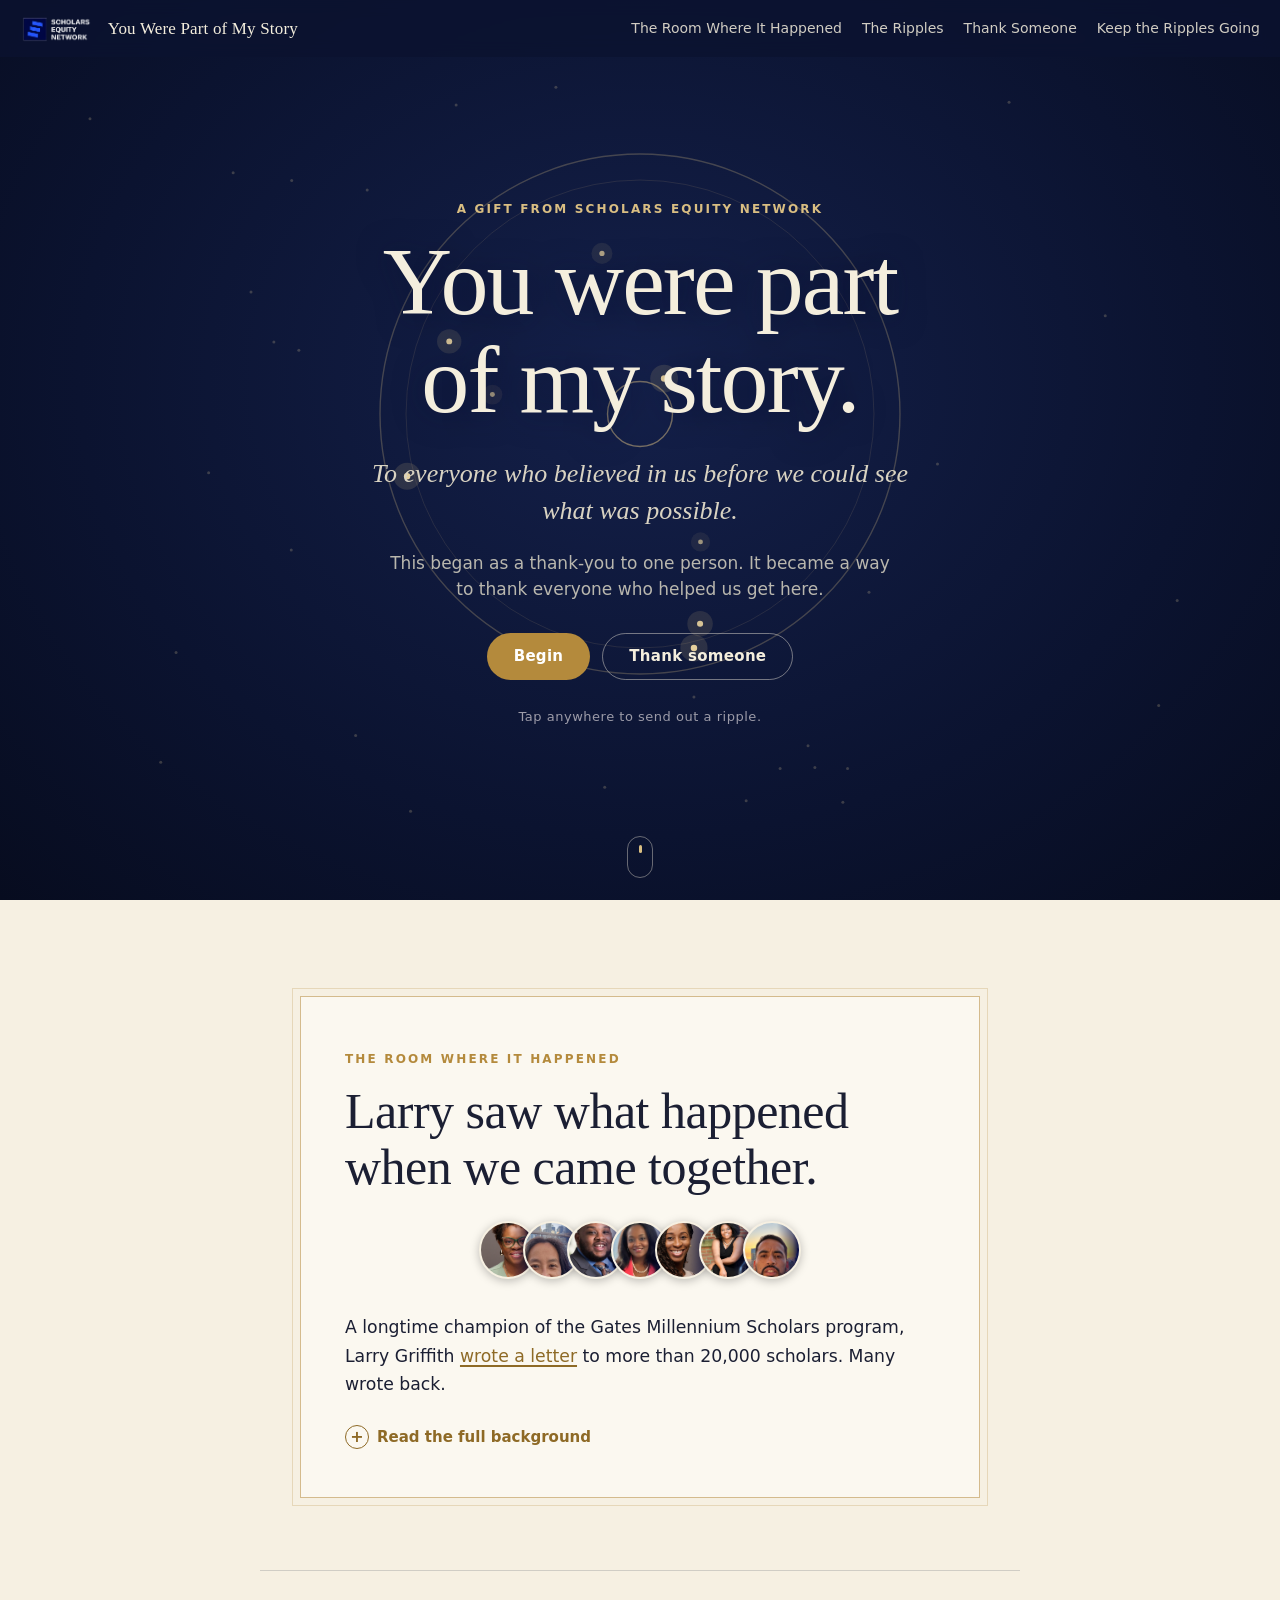
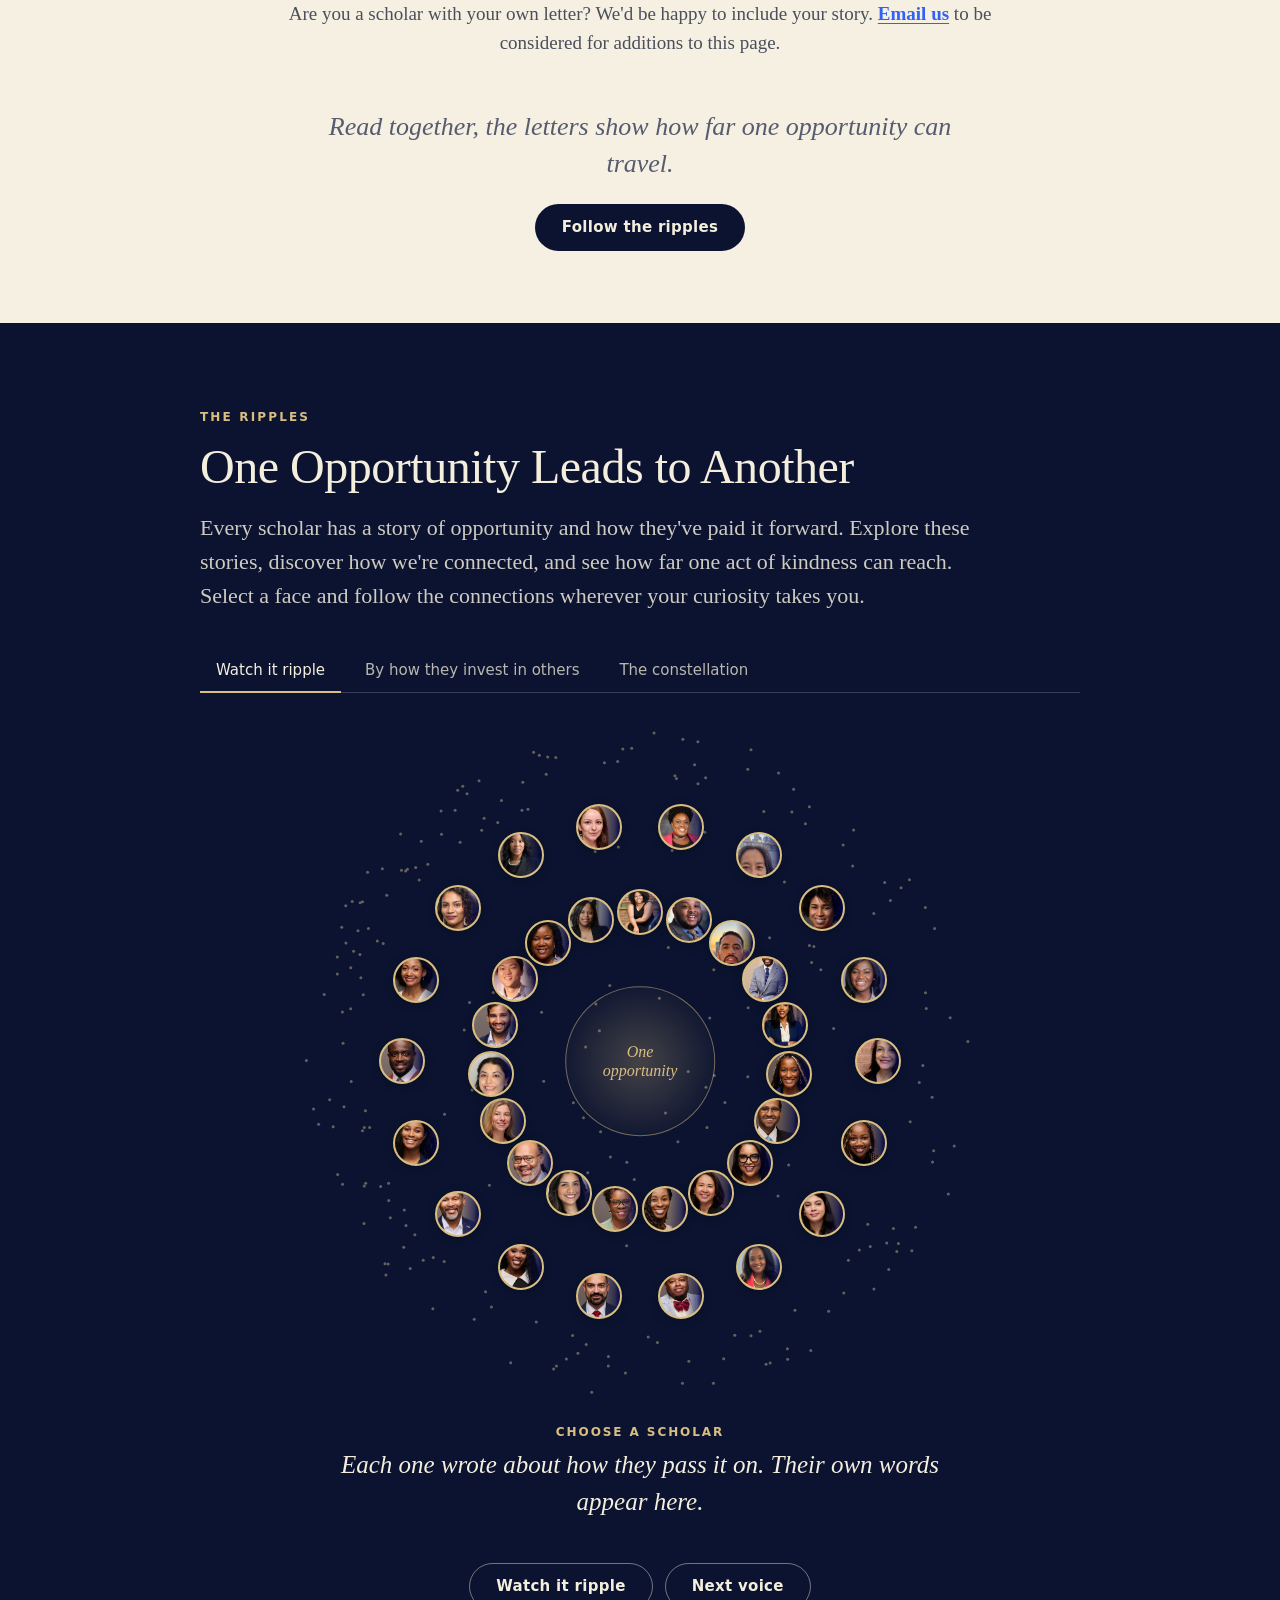
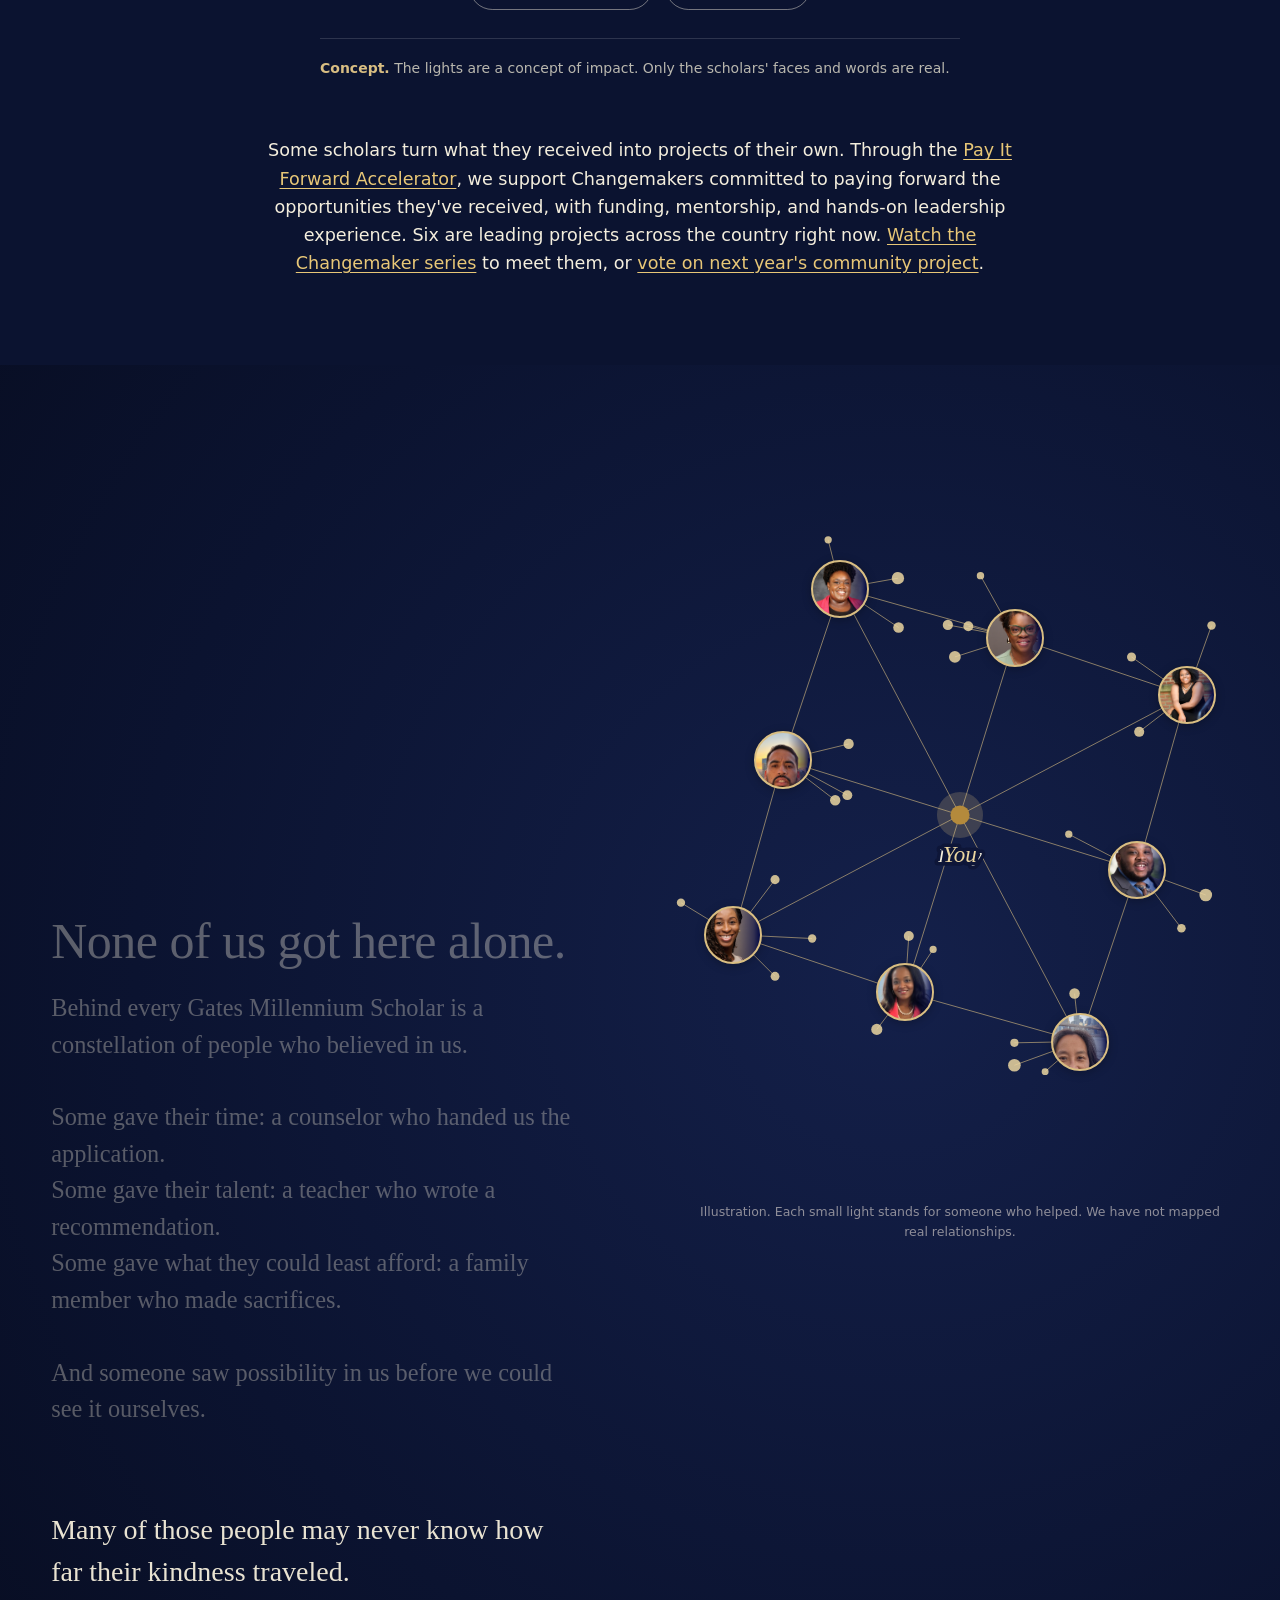
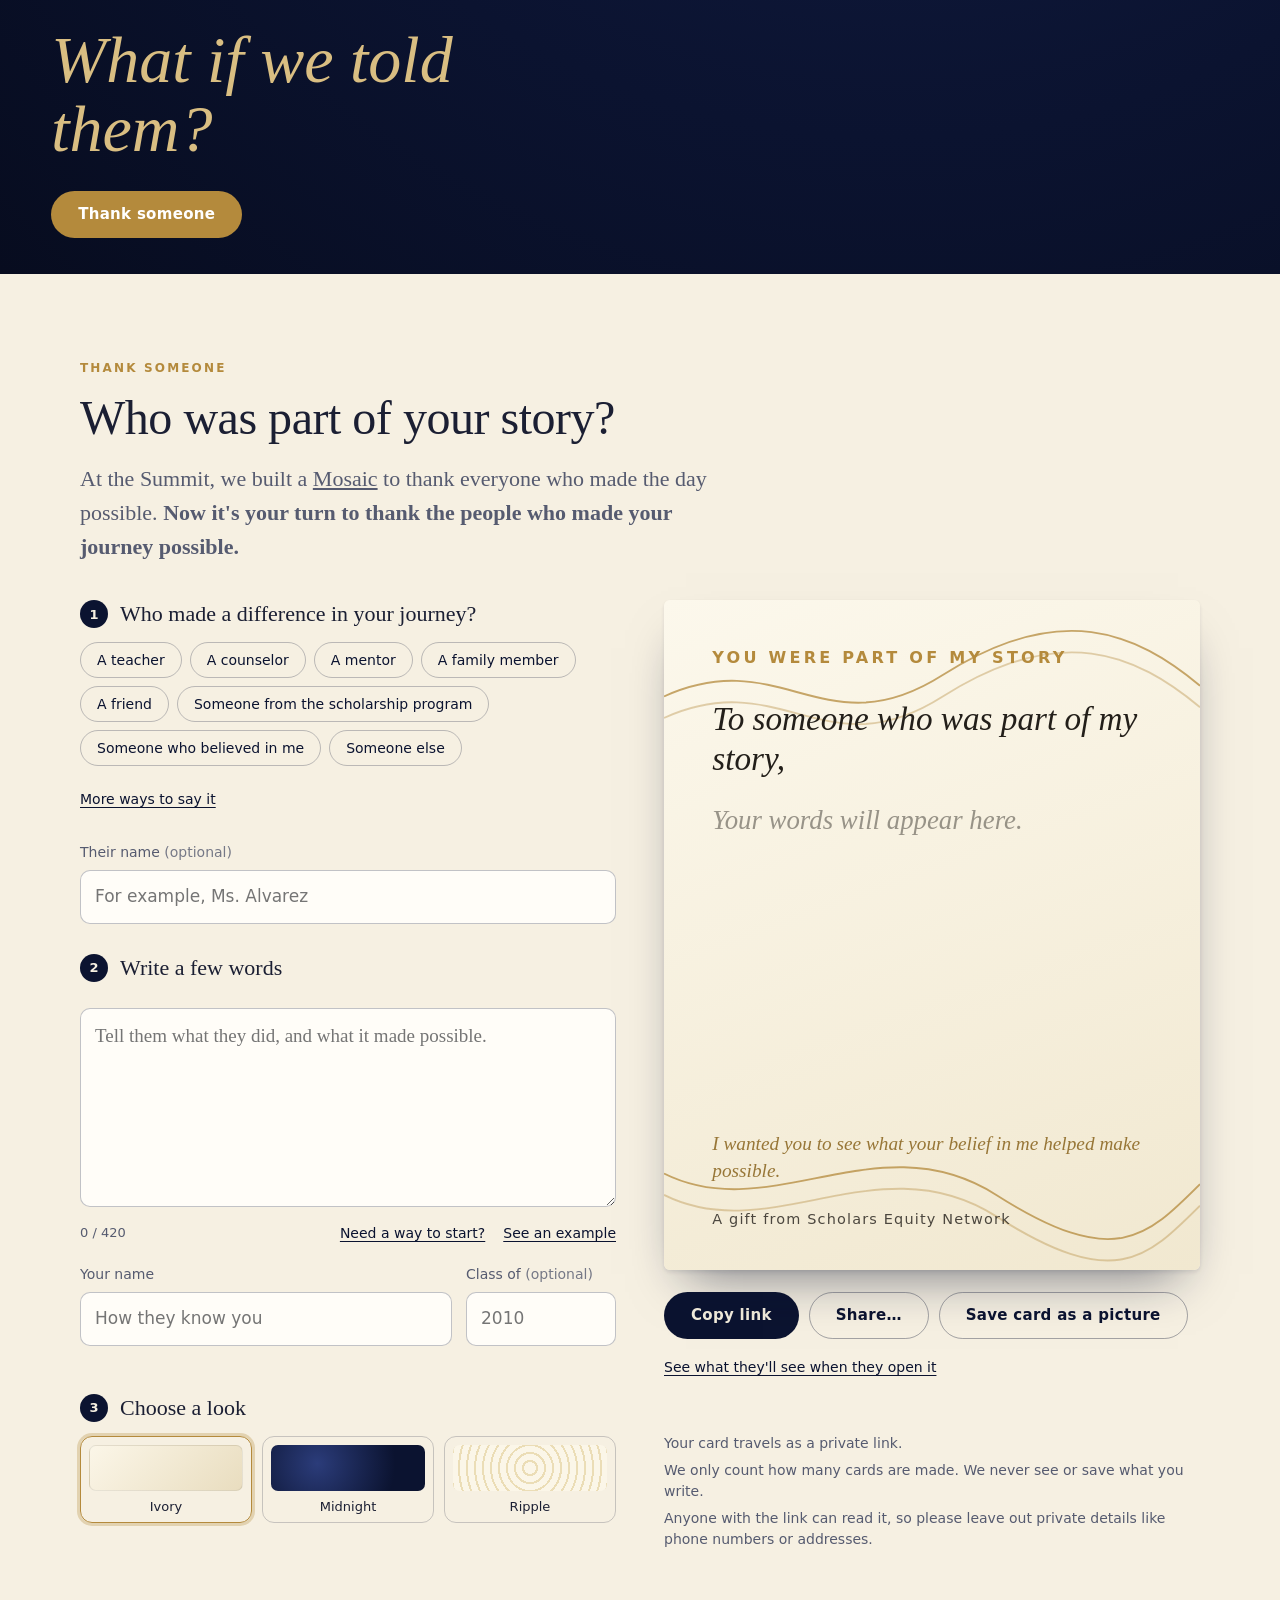
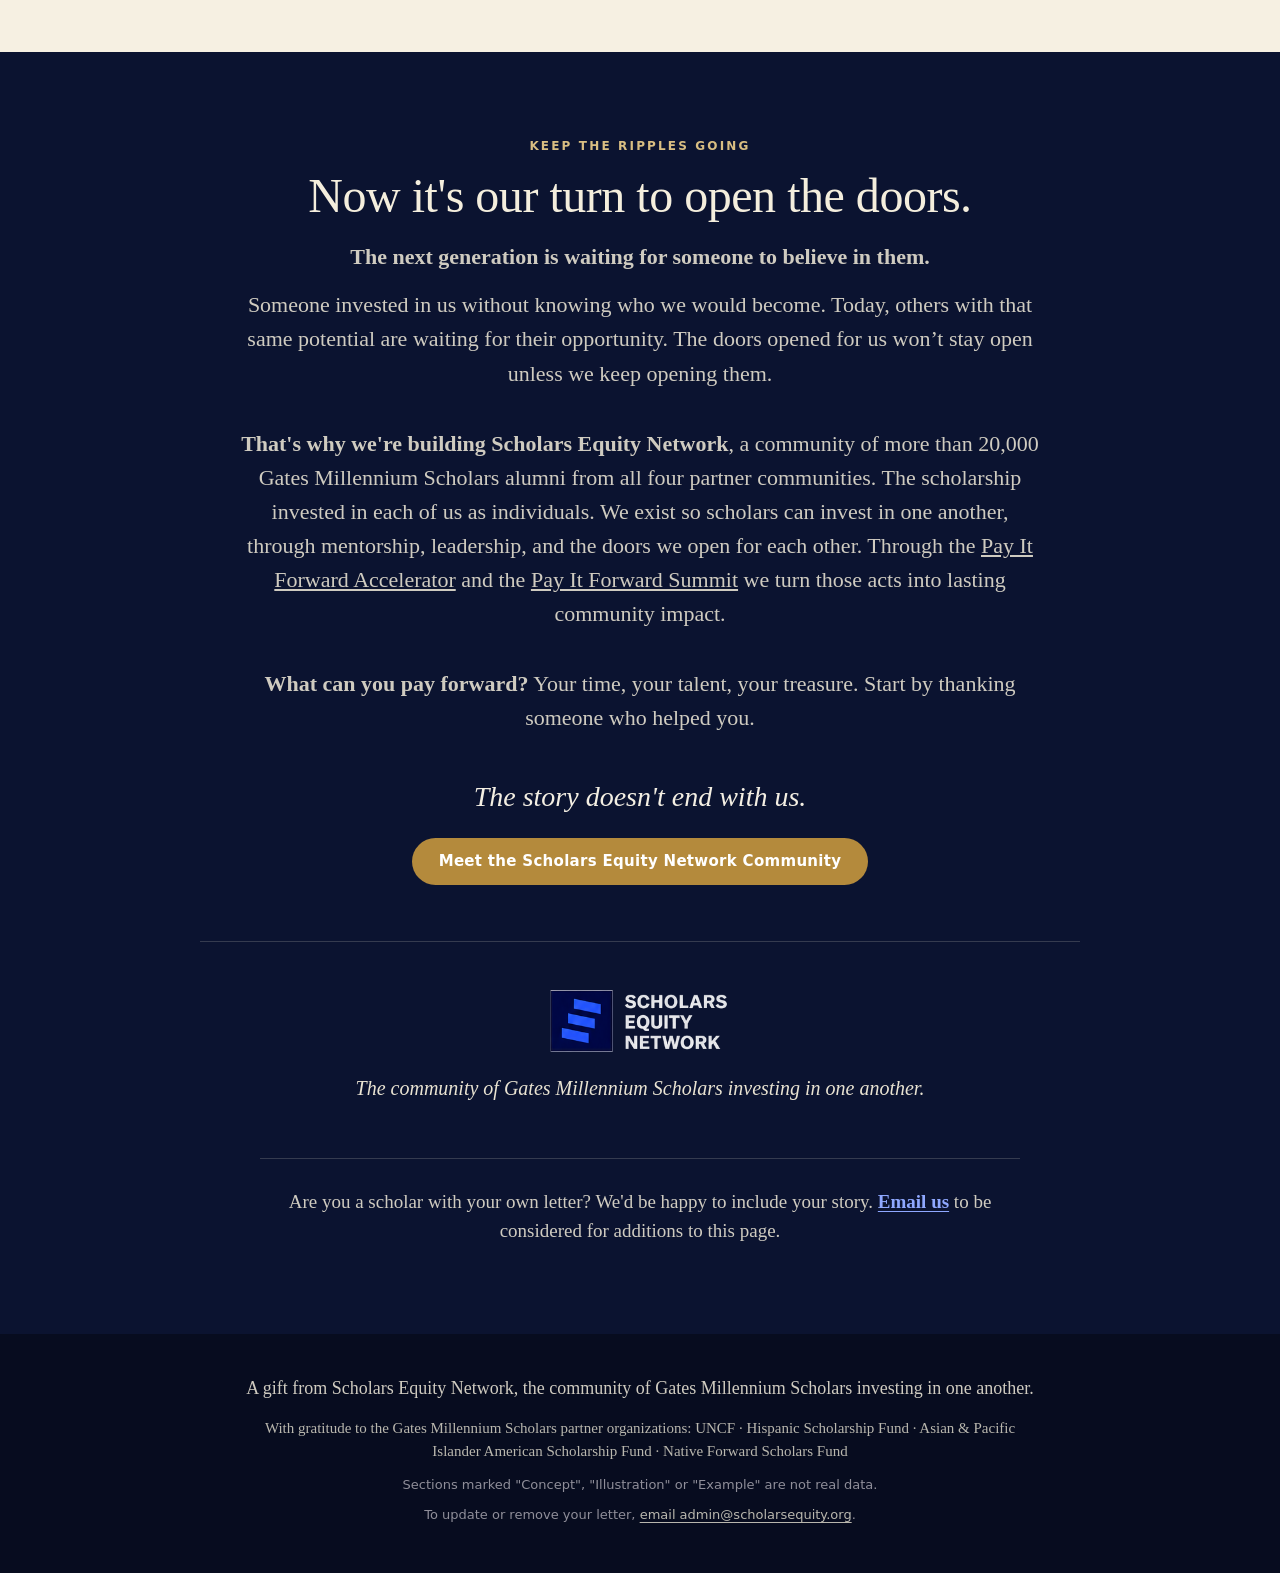
==== commit 3f6bf0d0: "Add centered SEN logo sign-off at the end of the page Co-Authored-By: Claude Sonnet 5.5 <noreply@ant" ====
--- a/index.html
+++ b/index.html
@@ -236,6 +236,7 @@
       <p class="lede light"><strong>What can you pay forward?</strong> Your time, your talent, your treasure. Start by thanking someone who helped you.</p>
       <p class="closing-line">The story doesn't end with us.</p>
       <a class="btn btn--gold" href="https://www.scholarsequity.org" target="_blank" rel="noopener noreferrer">Meet the Scholars Equity Network Community</a>
+      <div class="signoff"><img src="sen-logo-white.png" alt="Scholars Equity Network"><p>The community of Gates Millennium Scholars investing in one another.</p></div>
       <p class="contribute contribute--dark">Are you a scholar with your own letter? We'd be happy to include your story. <a href="mailto:admin@scholarsequity.org?subject=My%20story%20%E2%80%94%20I%27d%20like%20to%20be%20included&body=Hi%20SEN%20team%2C%0A%0AI%27d%20love%20to%20be%20included%20in%20You%20Were%20Part%20of%20My%20Story%21%20Here%27s%20what%20I%27m%20sending%3A%0A%0A1%29%20My%20name%20and%20class%20year%3A%0A%0A%0A2%29%20A%20headshot%20photo%3A%0A%28attached%29%0A%0A3%29%20My%20story%20%E2%80%94%20what%20the%20Gates%20Millennium%20Scholarship%20made%20possible%20for%20me%2C%20who%20was%20part%20of%20my%20story%2C%20and%20how%20I%27m%20paying%20it%20forward%3A%0A%0A%0A%0AThank%20you%21">Email us</a> to be considered for additions to this page.</p>
     </div>
   </div>
--- a/styles.css
+++ b/styles.css
@@ -549,3 +549,9 @@
 @media (max-width: 900px) {
   .turn .beat.beat--spacer { min-height: 20svh; margin: 0; }
 }
+
+/* brand sign-off at the end */
+.signoff { margin: 56px auto 0; padding-top: 38px; border-top: 1px solid rgba(244,238,221,.18); text-align: center; }
+.signoff img { display: block; height: 78px; width: auto; margin: 0 auto; }
+.signoff p { margin: 16px 0 0; font: italic 400 20px/1.4 var(--serif); color: #E9E3D2; }
+@media (max-width: 640px) { .signoff img { height: 64px; } .signoff p { font-size: 18px; } }
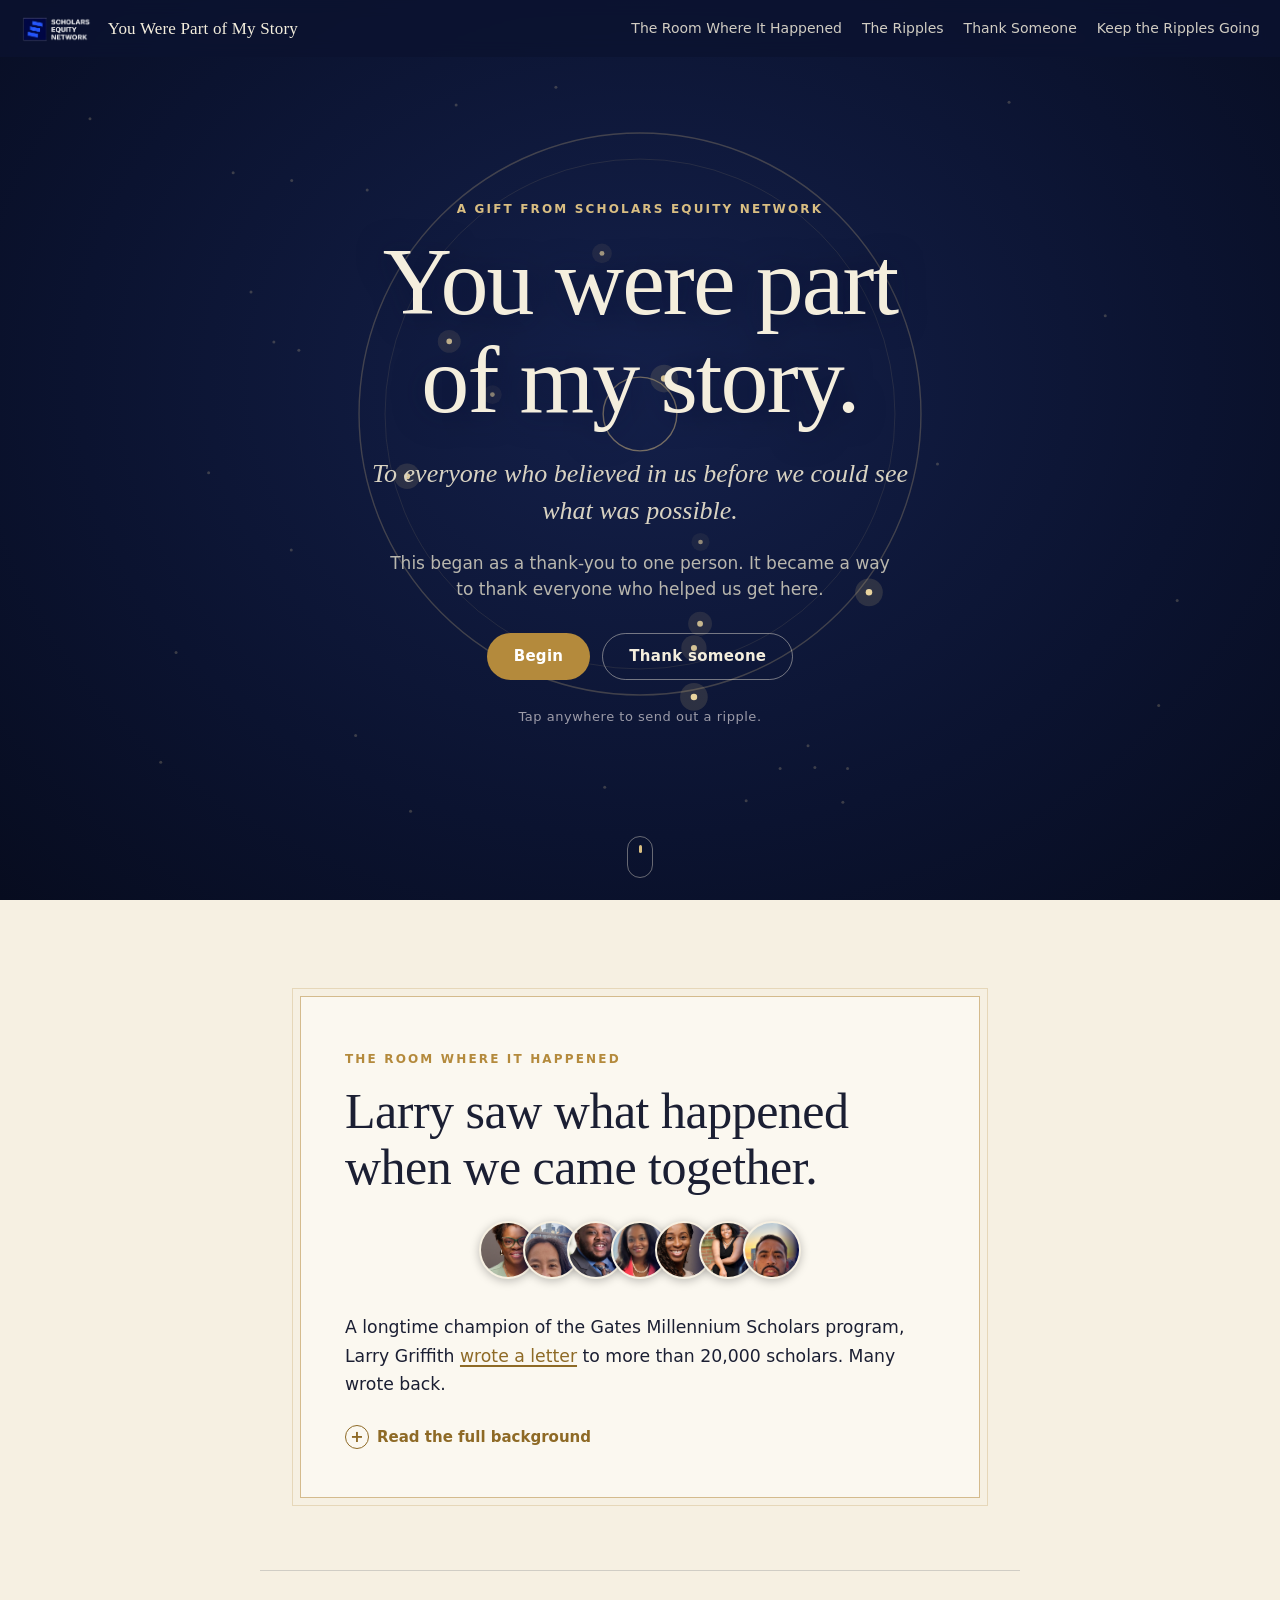
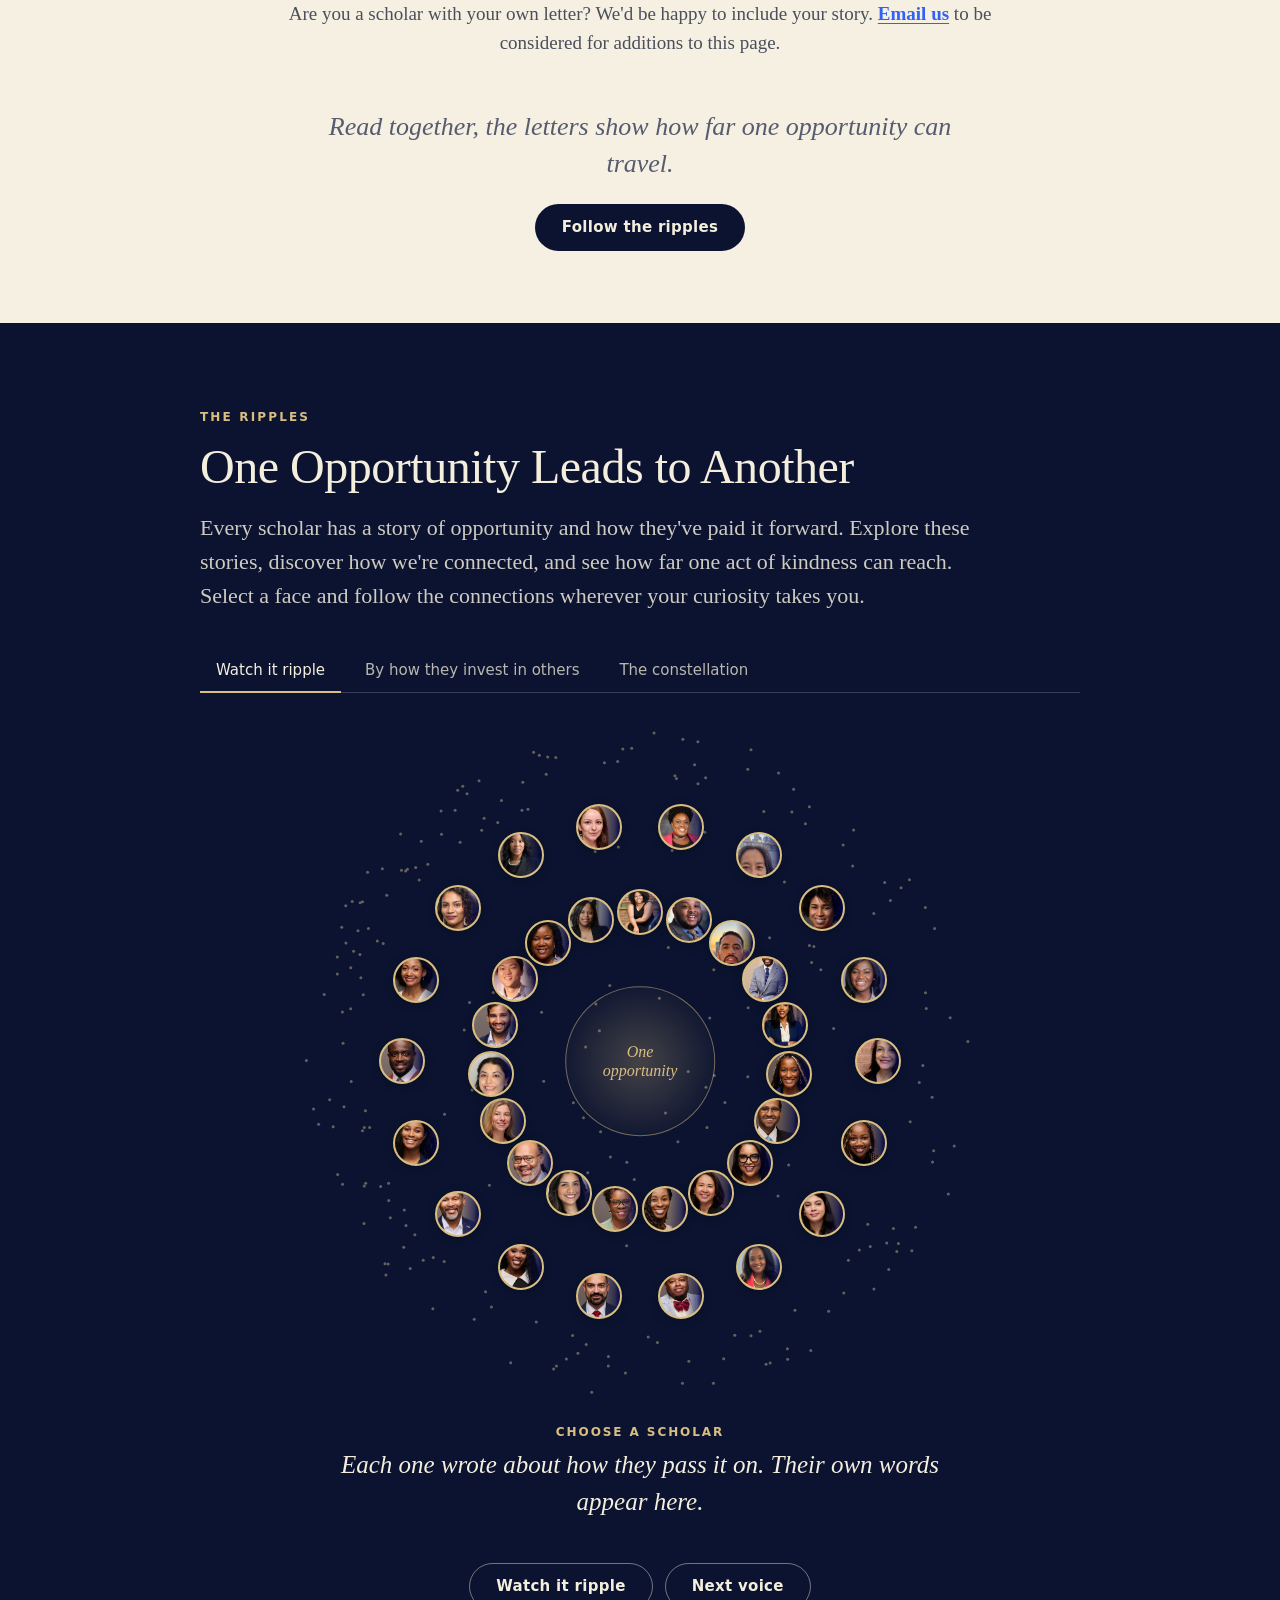
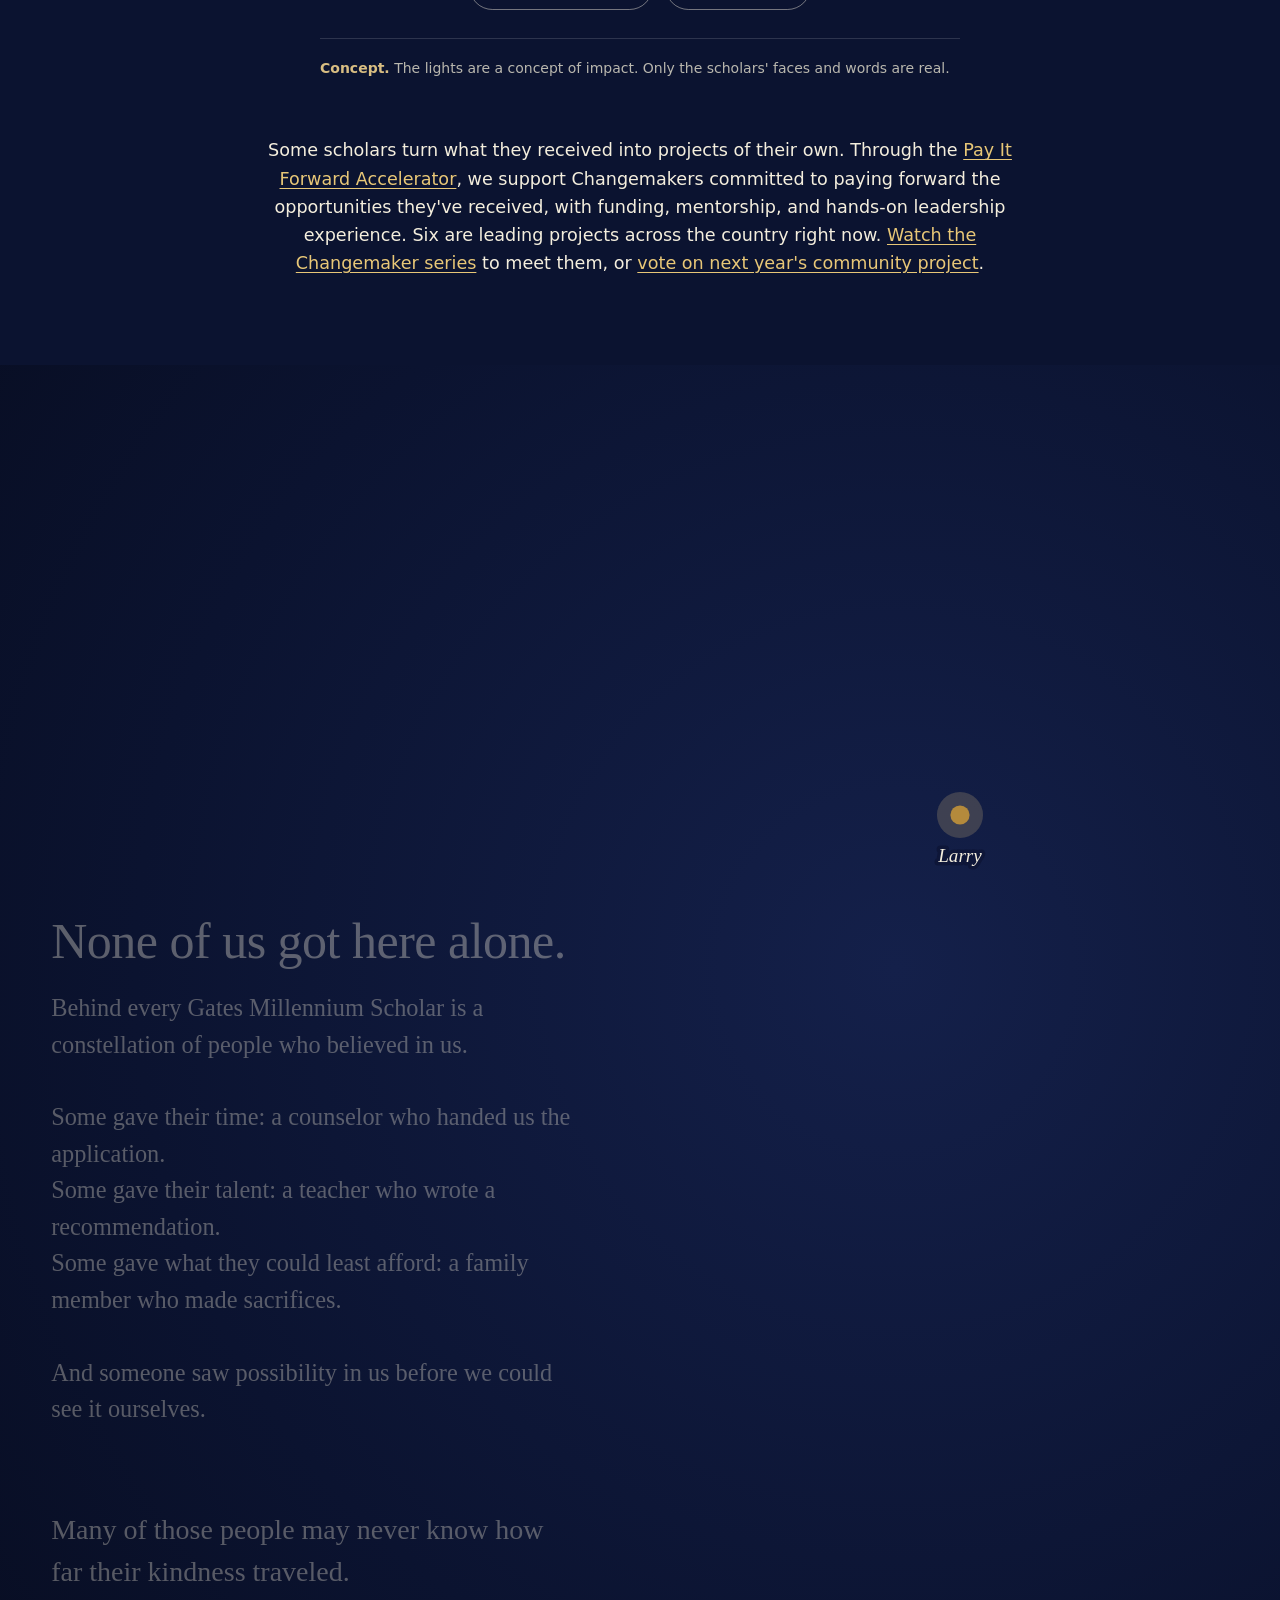
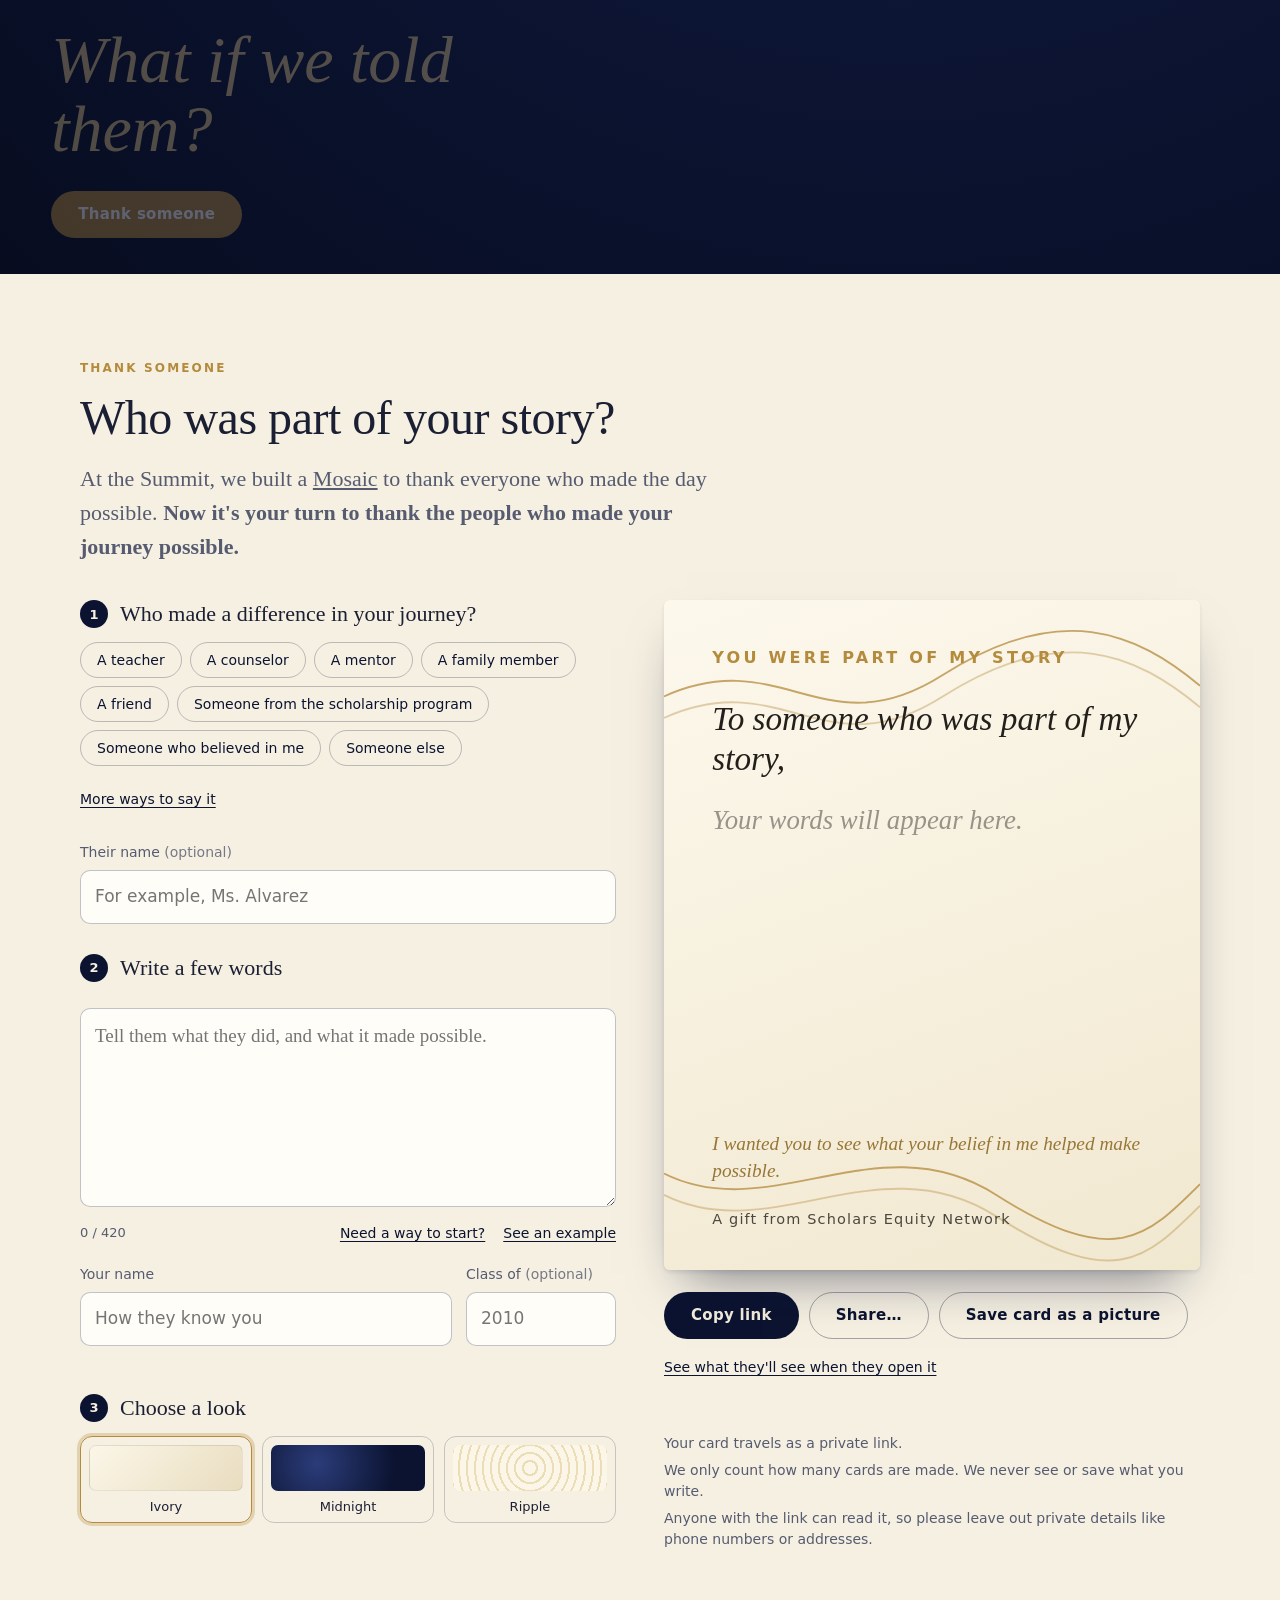
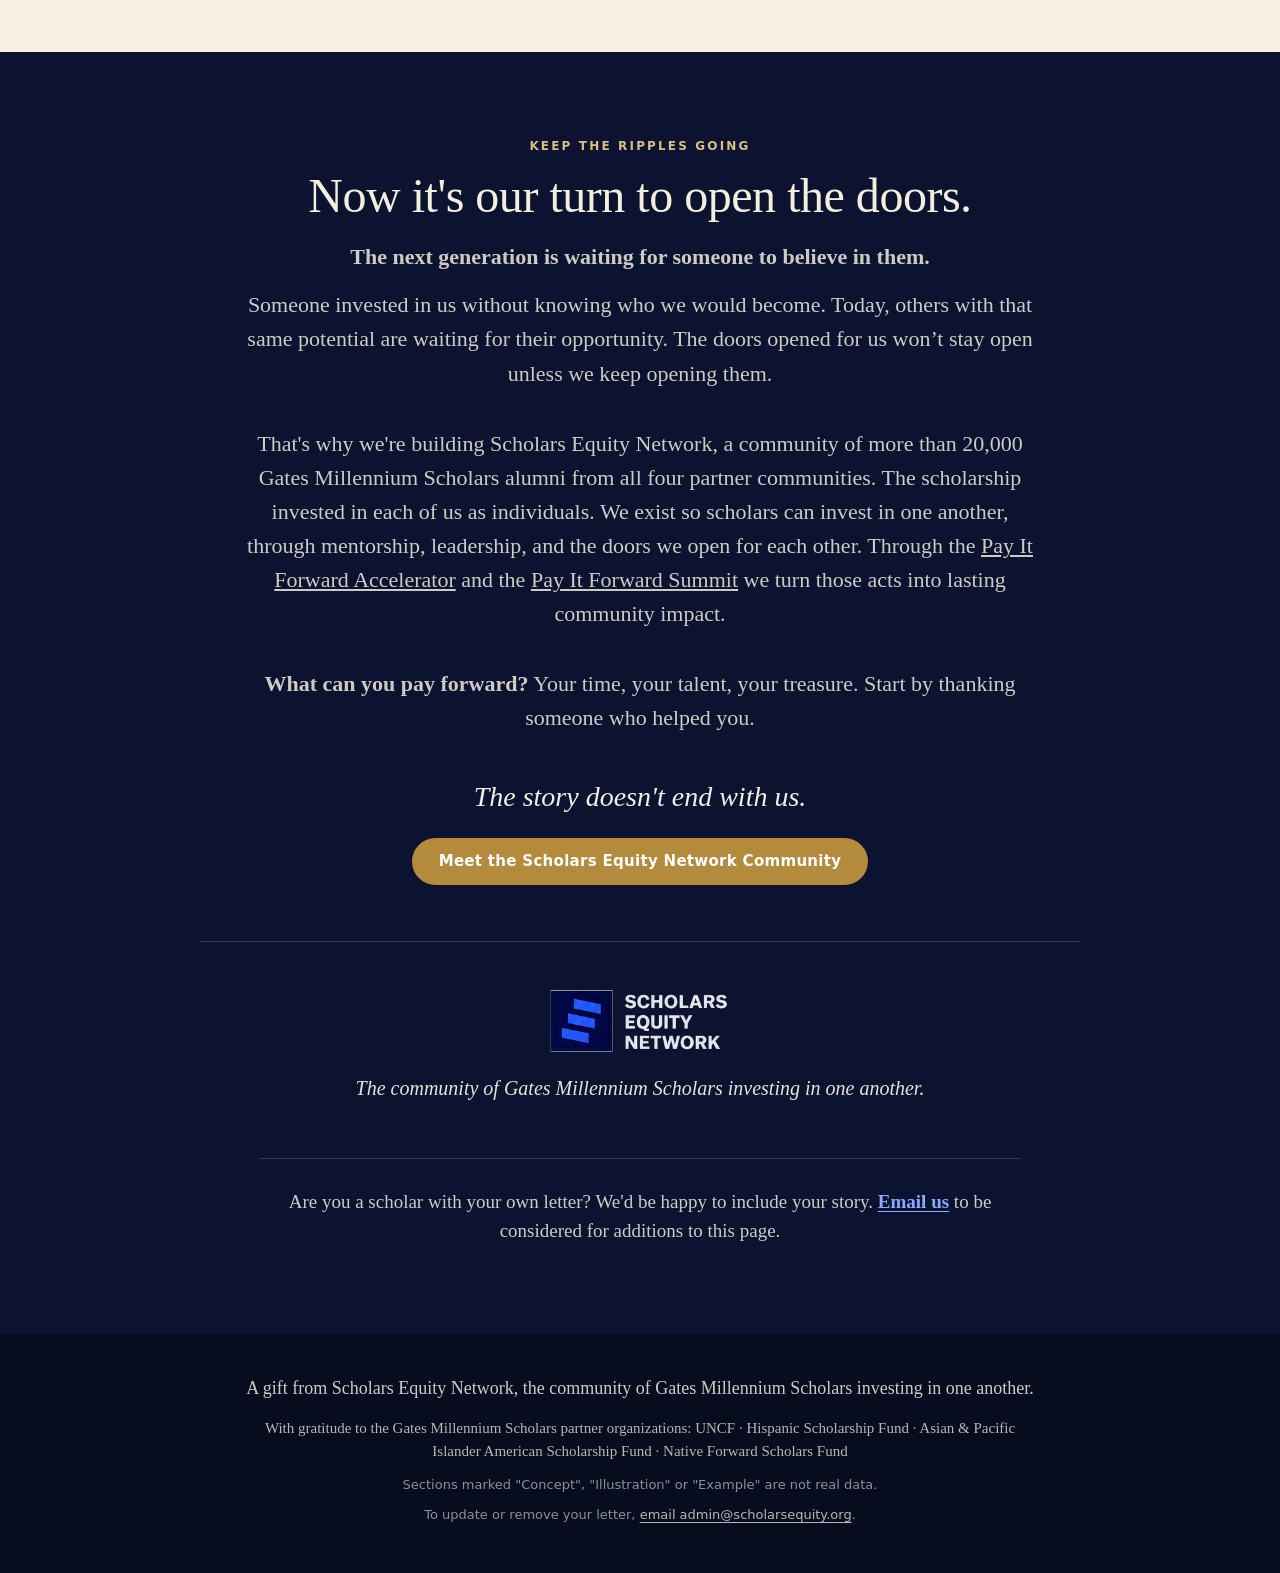
==== commit 93fb1d6e: "Unbold 'That's why we're building…' Co-Authored-By: Claude Sonnet 5.5 <noreply@anthropic.com>" ====
--- a/index.html
+++ b/index.html
@@ -232,7 +232,7 @@
       <h2 id="senTitle" class="display display--sm light">Now it's our turn to open the doors.</h2>
       <p class="lede light lede--tight"><strong>The next generation is waiting for someone to believe in them.</strong></p>
       <p class="lede light">Someone invested in us without knowing who we would become. Today, others with that same potential are waiting for their opportunity. The doors opened for us won’t stay open unless we keep opening them.</p>
-      <p class="lede light"><strong>That's why we're building Scholars Equity Network</strong>, a community of more than 20,000 Gates Millennium Scholars alumni from all four partner communities. The scholarship invested in each of us as individuals. We exist so scholars can invest in one another, through mentorship, leadership, and the doors we open for each other. Through the <a href="https://www.scholarsequity.org/pay-it-forward-accelerator" target="_blank" rel="noopener noreferrer">Pay It Forward Accelerator</a> and the <a href="https://mosaic.scholarsequity.org/" target="_blank" rel="noopener noreferrer">Pay It Forward Summit</a> we turn those acts into lasting community impact.</p>
+      <p class="lede light">That's why we're building Scholars Equity Network, a community of more than 20,000 Gates Millennium Scholars alumni from all four partner communities. The scholarship invested in each of us as individuals. We exist so scholars can invest in one another, through mentorship, leadership, and the doors we open for each other. Through the <a href="https://www.scholarsequity.org/pay-it-forward-accelerator" target="_blank" rel="noopener noreferrer">Pay It Forward Accelerator</a> and the <a href="https://mosaic.scholarsequity.org/" target="_blank" rel="noopener noreferrer">Pay It Forward Summit</a> we turn those acts into lasting community impact.</p>
       <p class="lede light"><strong>What can you pay forward?</strong> Your time, your talent, your treasure. Start by thanking someone who helped you.</p>
       <p class="closing-line">The story doesn't end with us.</p>
       <a class="btn btn--gold" href="https://www.scholarsequity.org" target="_blank" rel="noopener noreferrer">Meet the Scholars Equity Network Community</a>
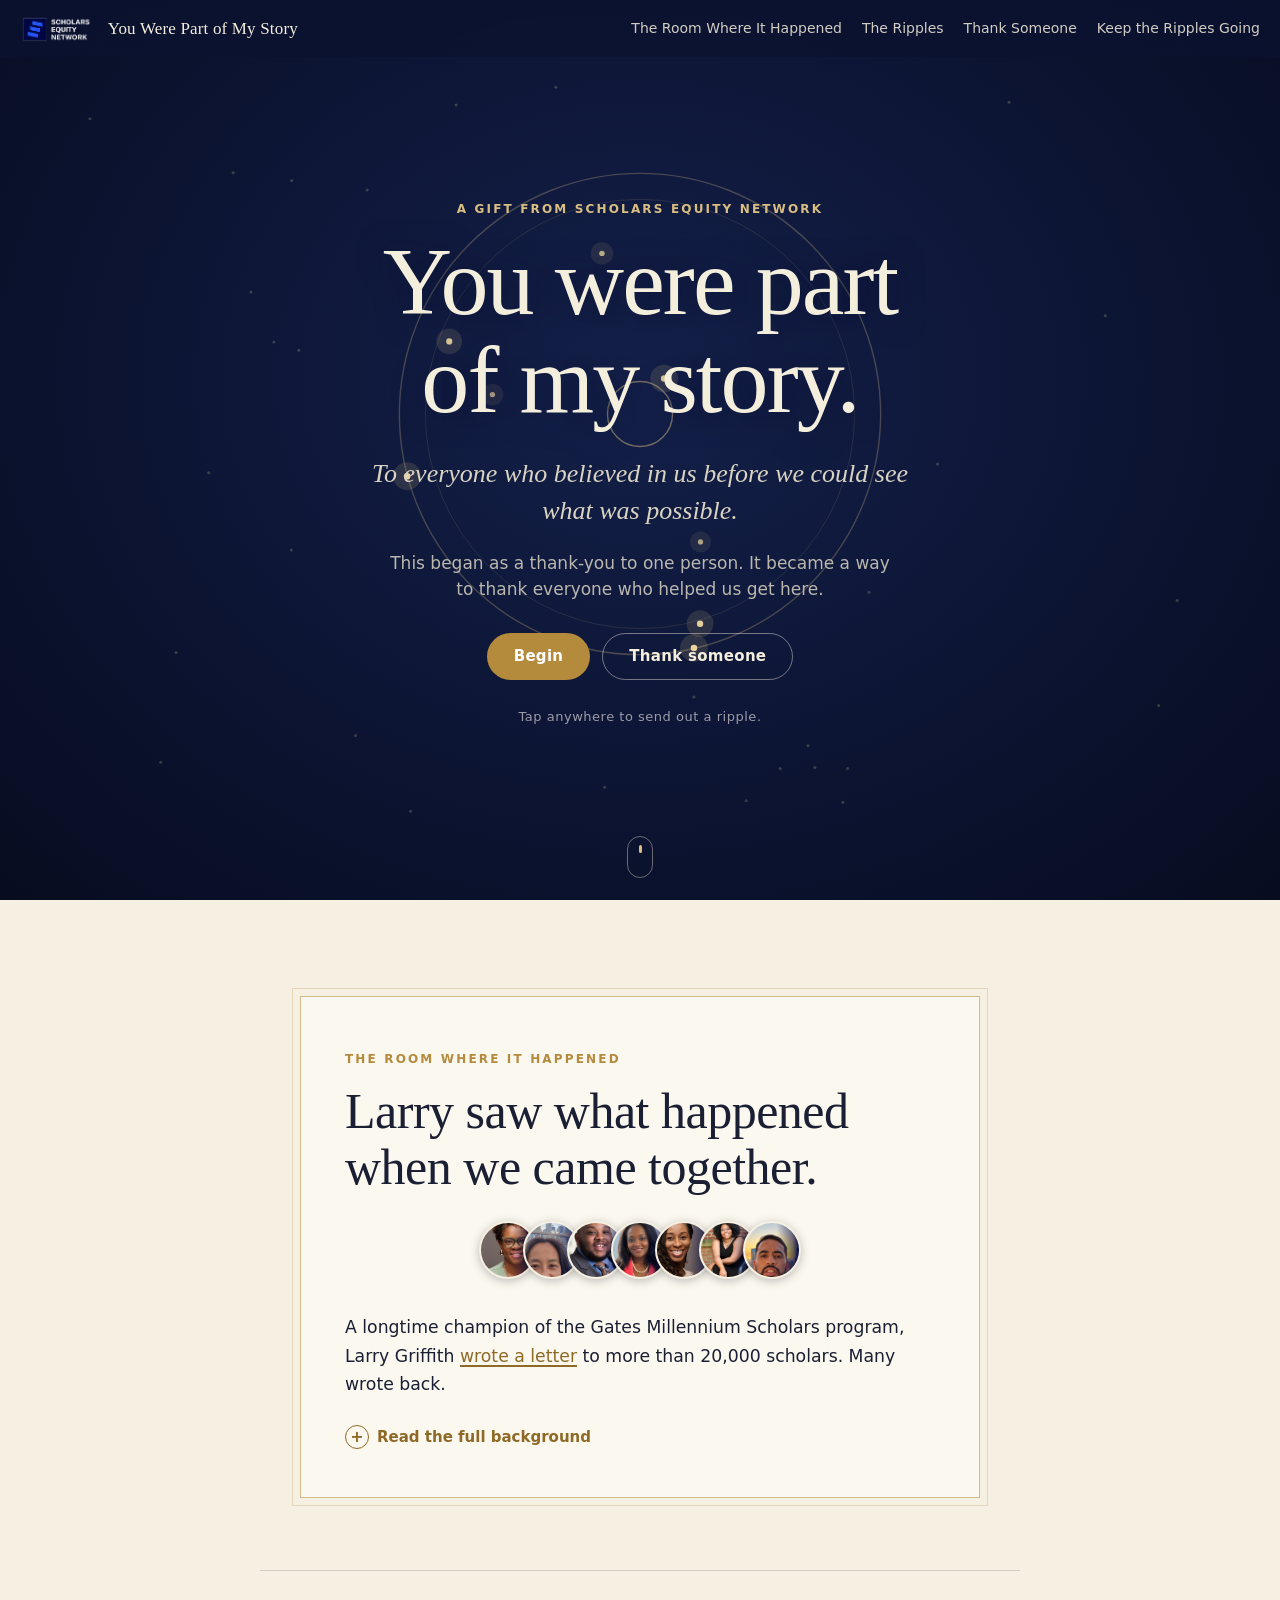
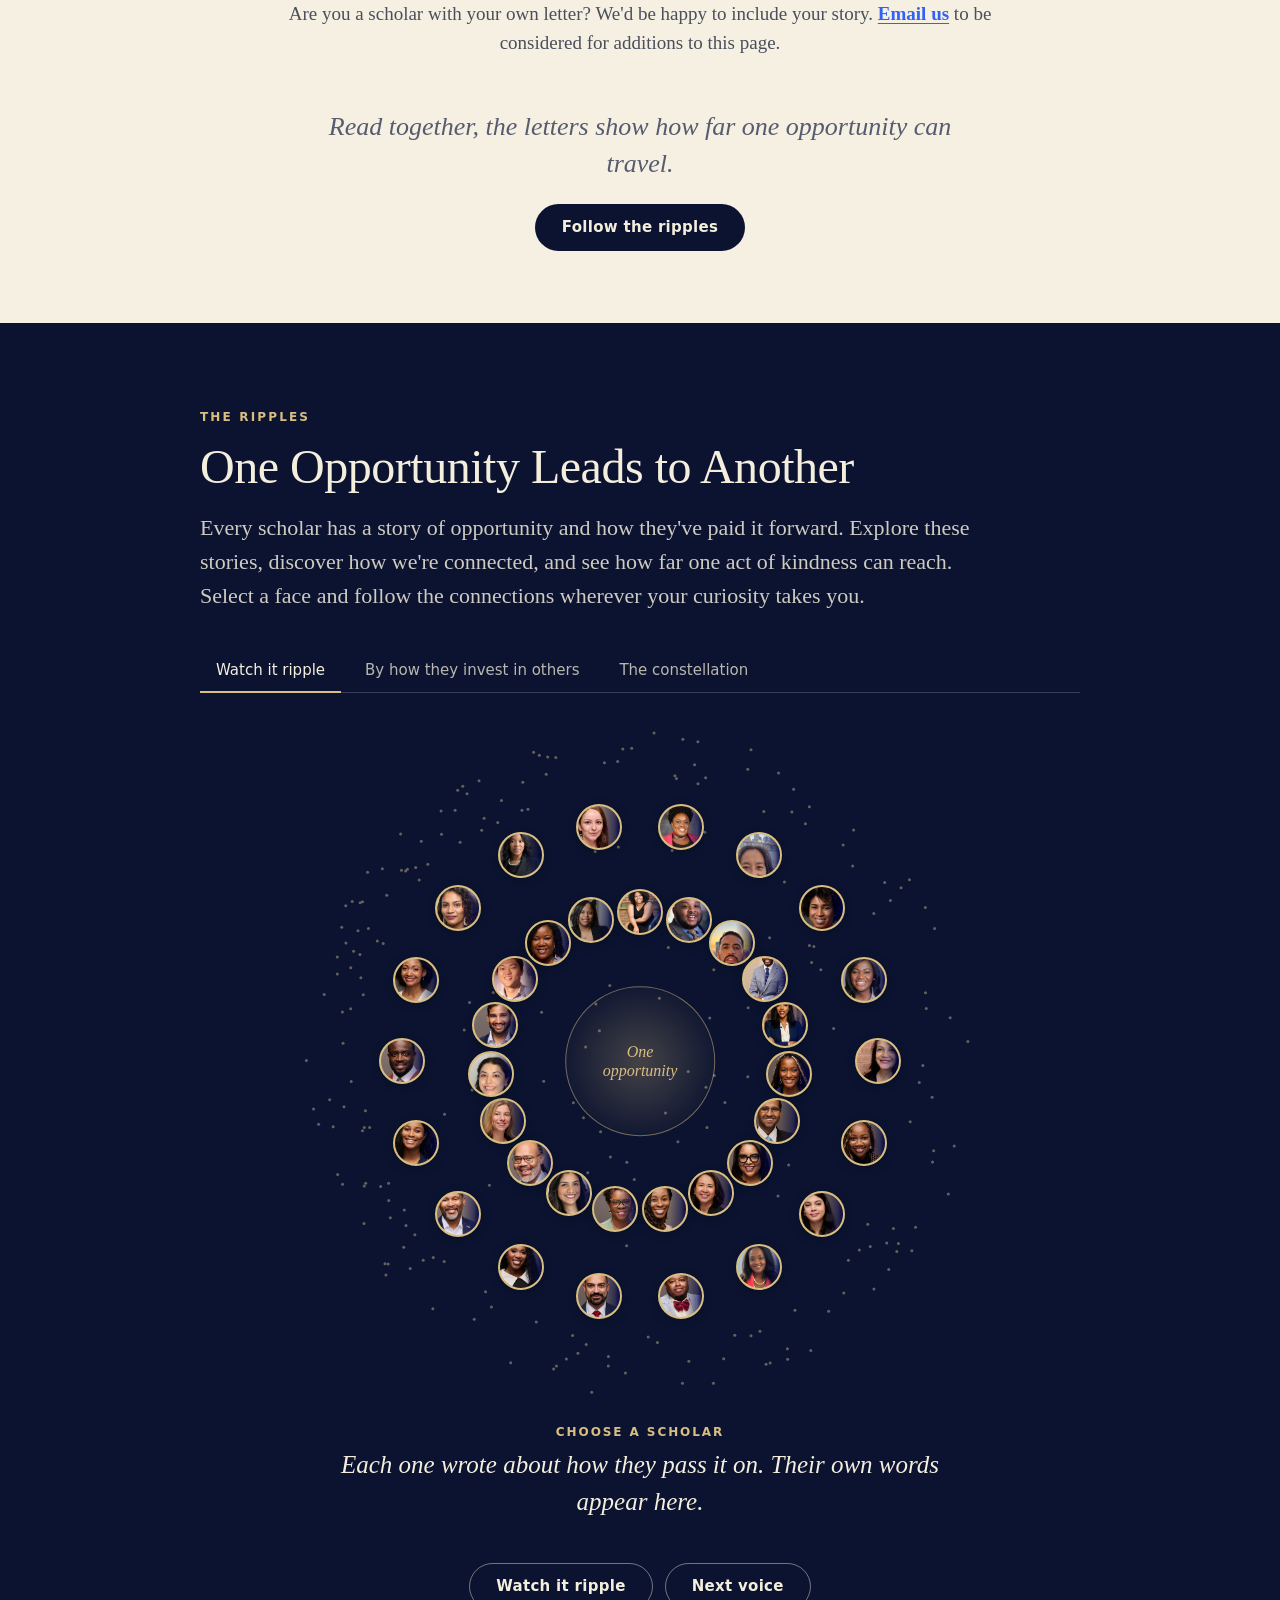
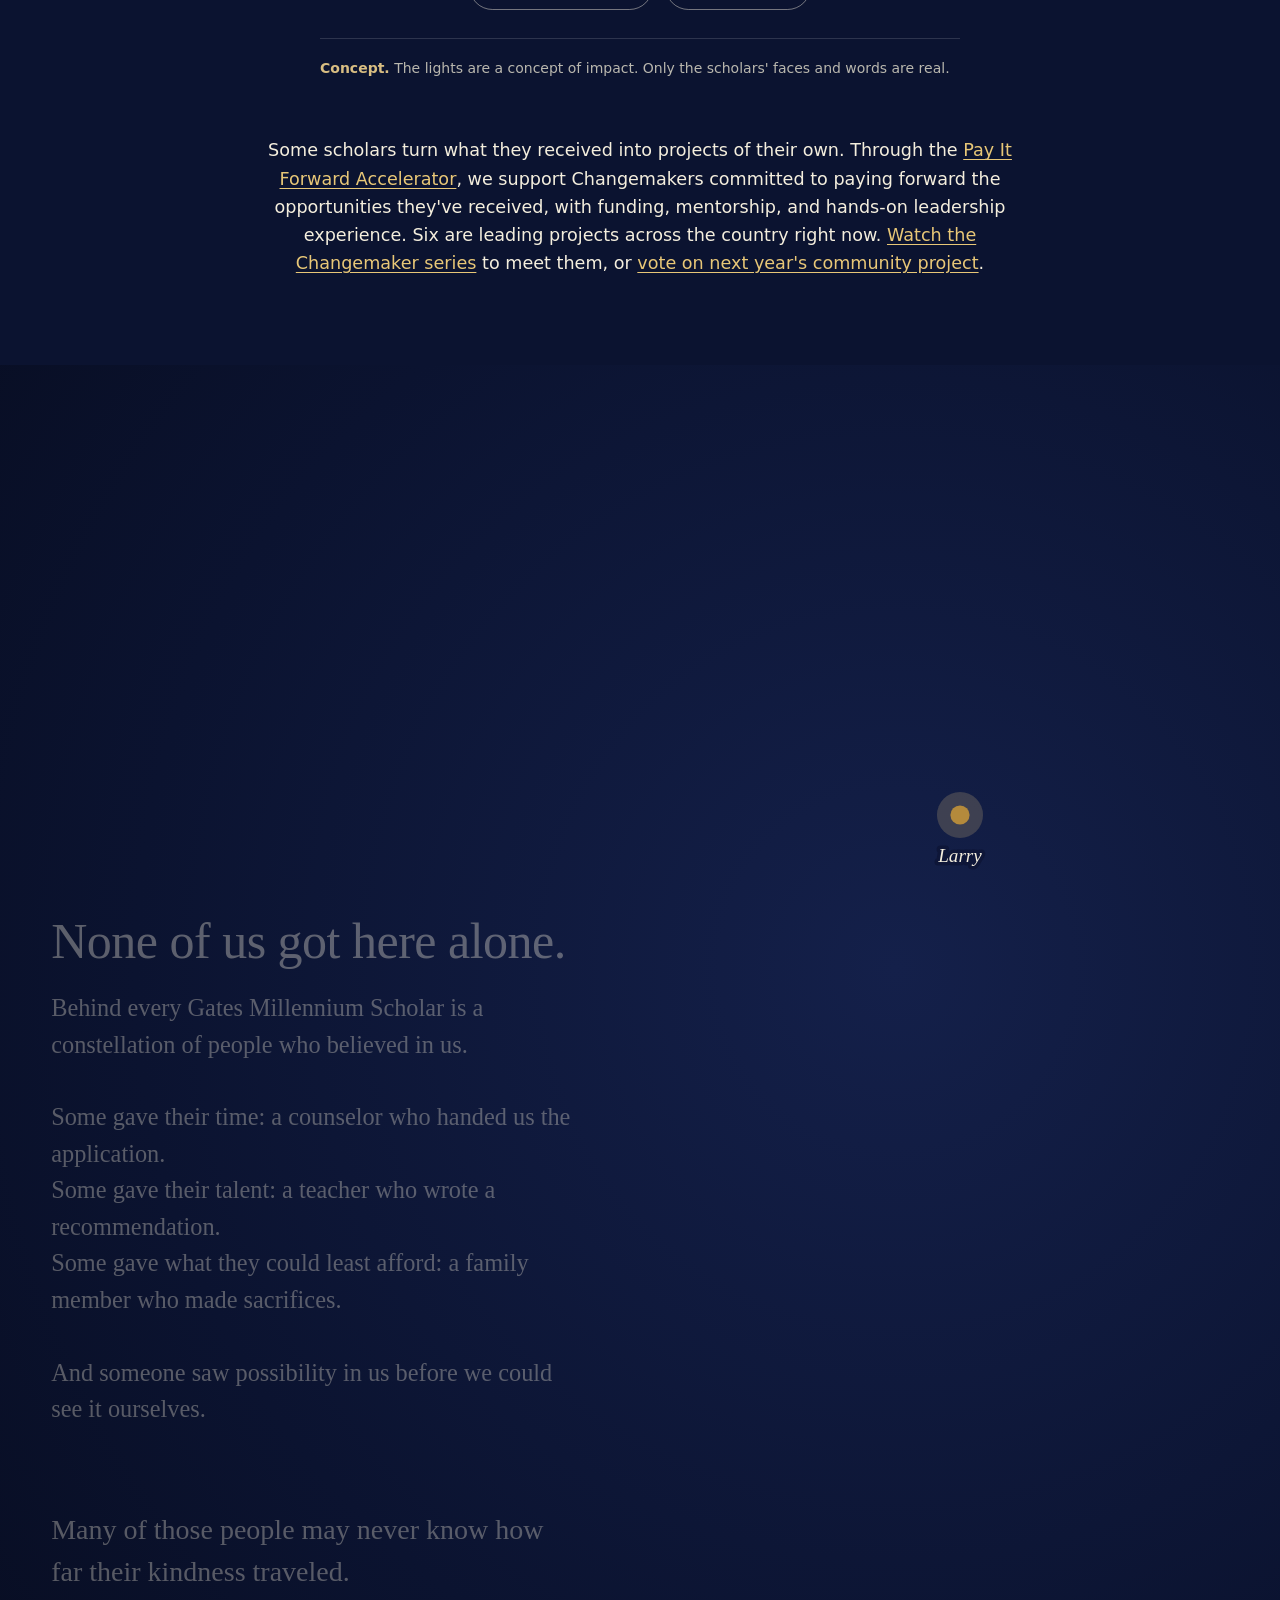
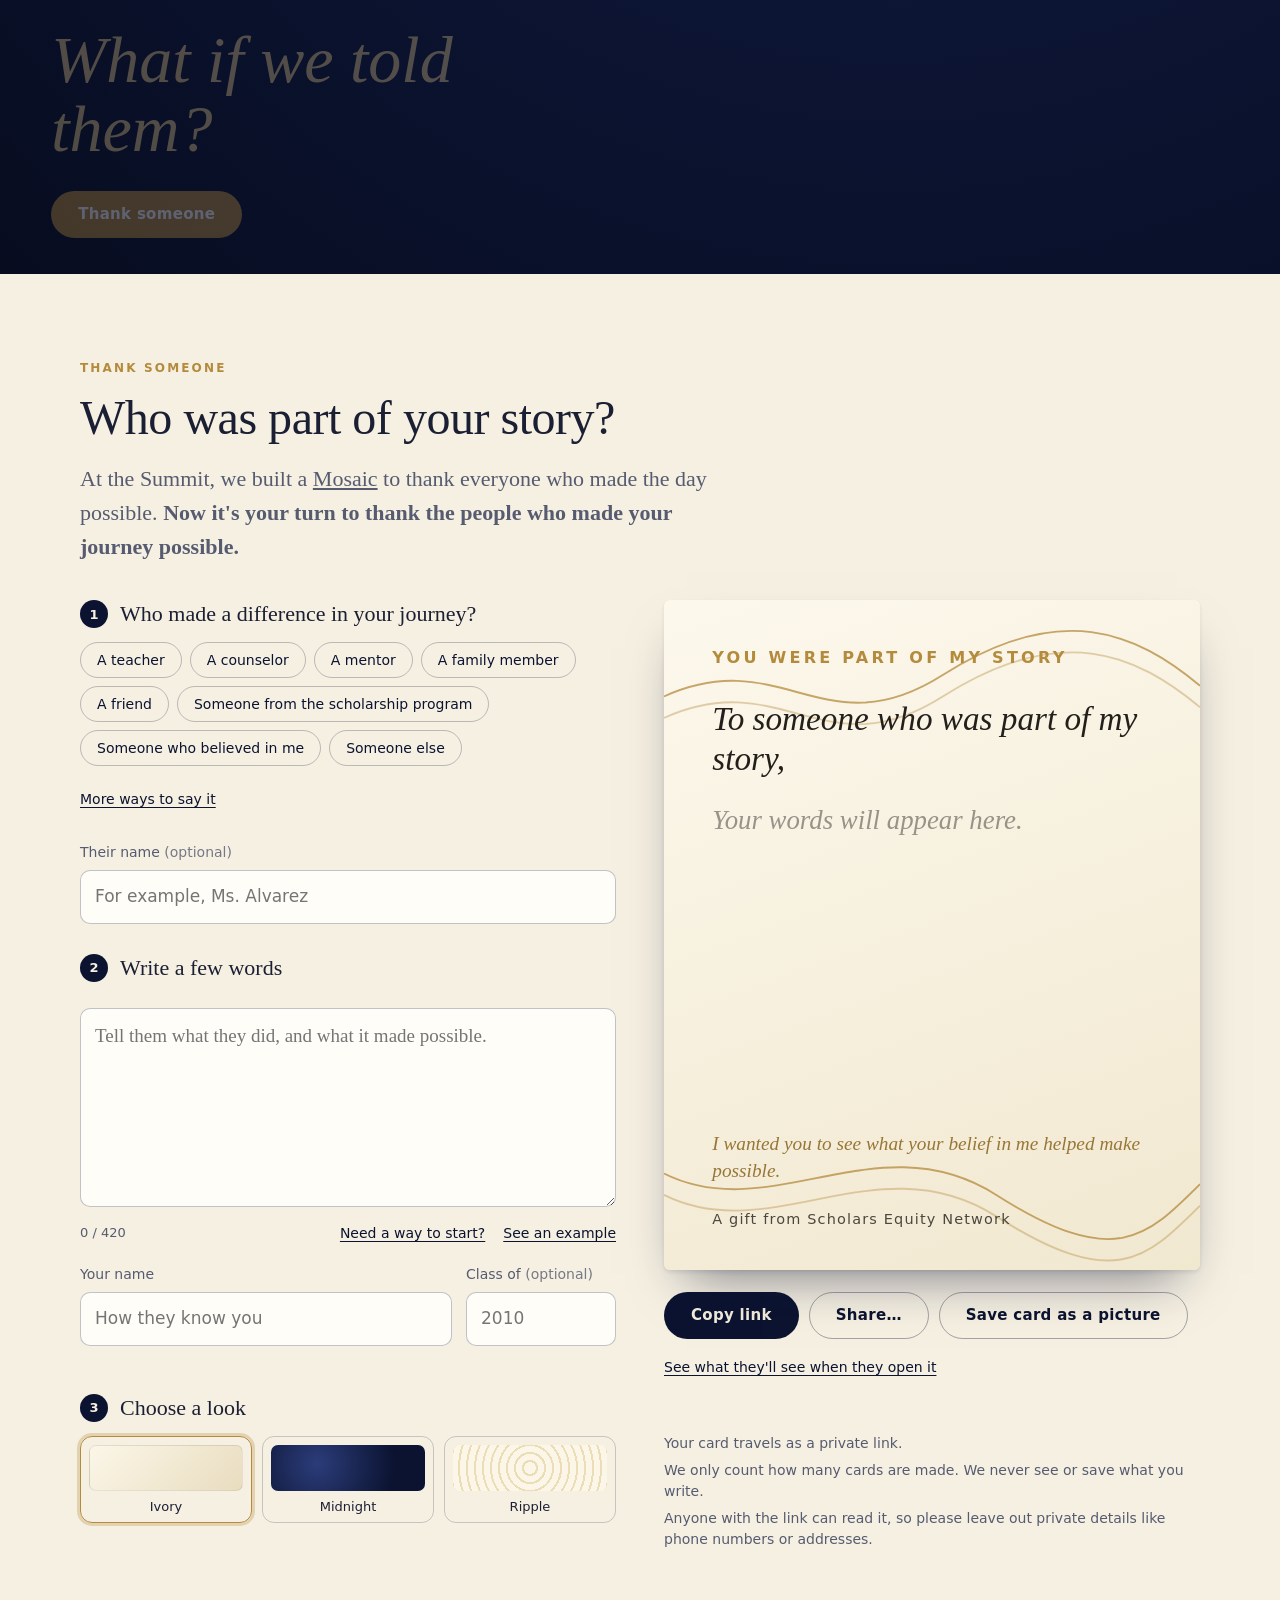
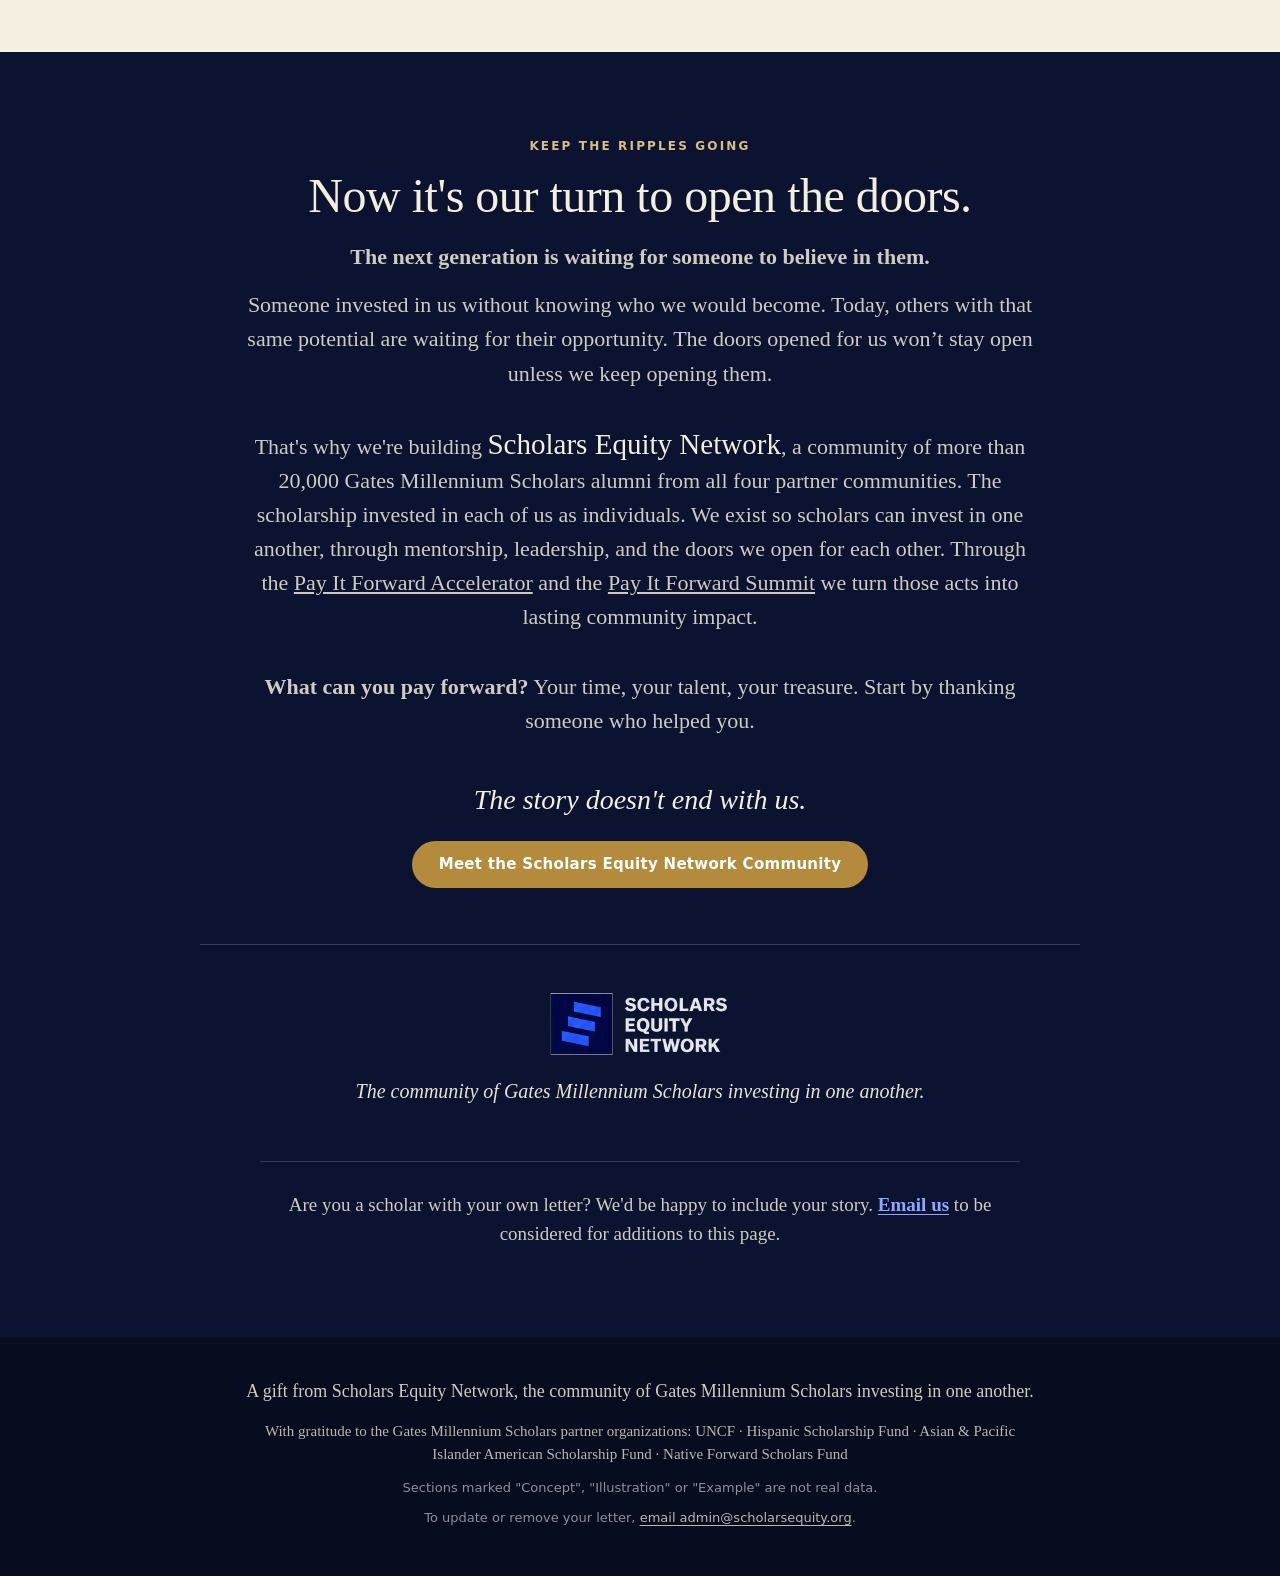
==== commit 9efc193c: "Make 'Scholars Equity Network' larger in the closing paragraph Co-Authored-By: Claude Sonnet 5.5 <no" ====
--- a/index.html
+++ b/index.html
@@ -232,7 +232,7 @@
       <h2 id="senTitle" class="display display--sm light">Now it's our turn to open the doors.</h2>
       <p class="lede light lede--tight"><strong>The next generation is waiting for someone to believe in them.</strong></p>
       <p class="lede light">Someone invested in us without knowing who we would become. Today, others with that same potential are waiting for their opportunity. The doors opened for us won’t stay open unless we keep opening them.</p>
-      <p class="lede light">That's why we're building Scholars Equity Network, a community of more than 20,000 Gates Millennium Scholars alumni from all four partner communities. The scholarship invested in each of us as individuals. We exist so scholars can invest in one another, through mentorship, leadership, and the doors we open for each other. Through the <a href="https://www.scholarsequity.org/pay-it-forward-accelerator" target="_blank" rel="noopener noreferrer">Pay It Forward Accelerator</a> and the <a href="https://mosaic.scholarsequity.org/" target="_blank" rel="noopener noreferrer">Pay It Forward Summit</a> we turn those acts into lasting community impact.</p>
+      <p class="lede light">That's why we're building <span class="brandname">Scholars Equity Network</span>, a community of more than 20,000 Gates Millennium Scholars alumni from all four partner communities. The scholarship invested in each of us as individuals. We exist so scholars can invest in one another, through mentorship, leadership, and the doors we open for each other. Through the <a href="https://www.scholarsequity.org/pay-it-forward-accelerator" target="_blank" rel="noopener noreferrer">Pay It Forward Accelerator</a> and the <a href="https://mosaic.scholarsequity.org/" target="_blank" rel="noopener noreferrer">Pay It Forward Summit</a> we turn those acts into lasting community impact.</p>
       <p class="lede light"><strong>What can you pay forward?</strong> Your time, your talent, your treasure. Start by thanking someone who helped you.</p>
       <p class="closing-line">The story doesn't end with us.</p>
       <a class="btn btn--gold" href="https://www.scholarsequity.org" target="_blank" rel="noopener noreferrer">Meet the Scholars Equity Network Community</a>
--- a/styles.css
+++ b/styles.css
@@ -555,3 +555,4 @@
 .signoff img { display: block; height: 78px; width: auto; margin: 0 auto; }
 .signoff p { margin: 16px 0 0; font: italic 400 20px/1.4 var(--serif); color: #E9E3D2; }
 @media (max-width: 640px) { .signoff img { height: 64px; } .signoff p { font-size: 18px; } }
+.brandname { font-size: 1.32em; line-height: 1.2; color: #F4EEDD; }
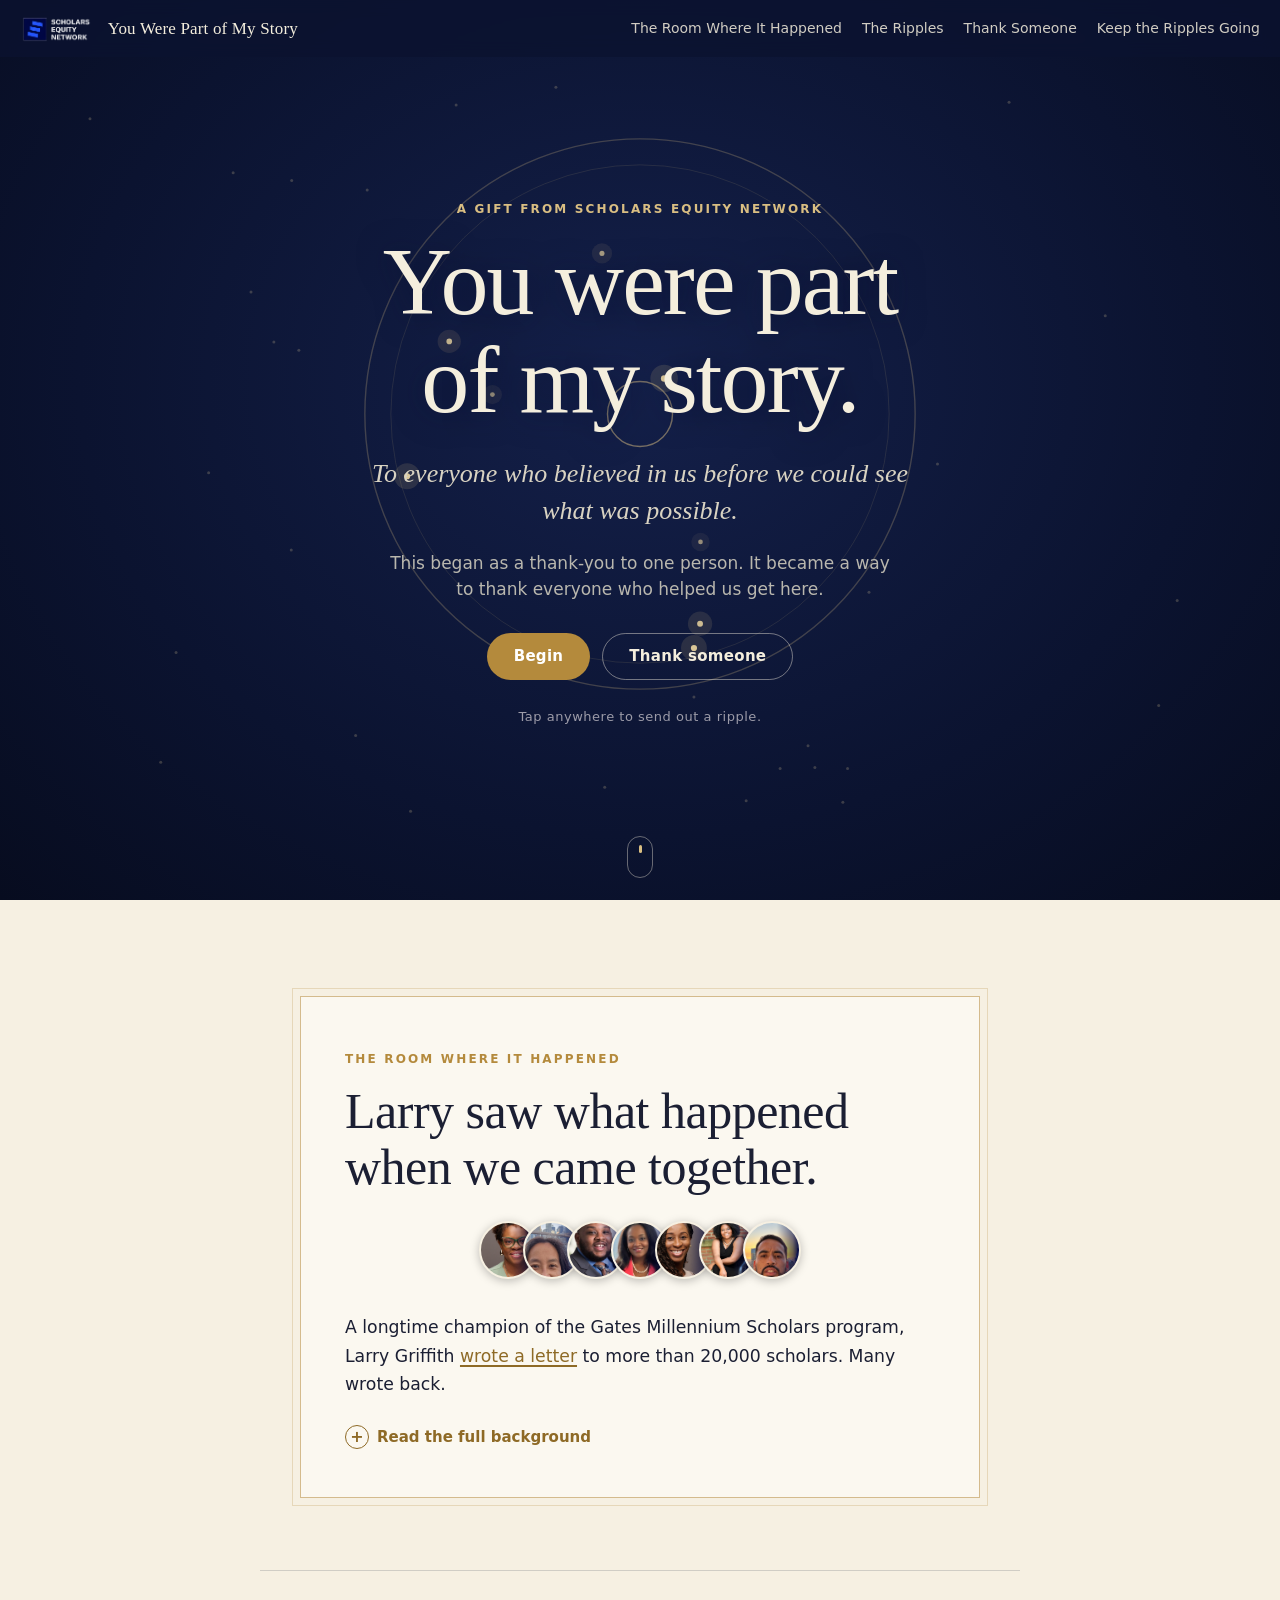
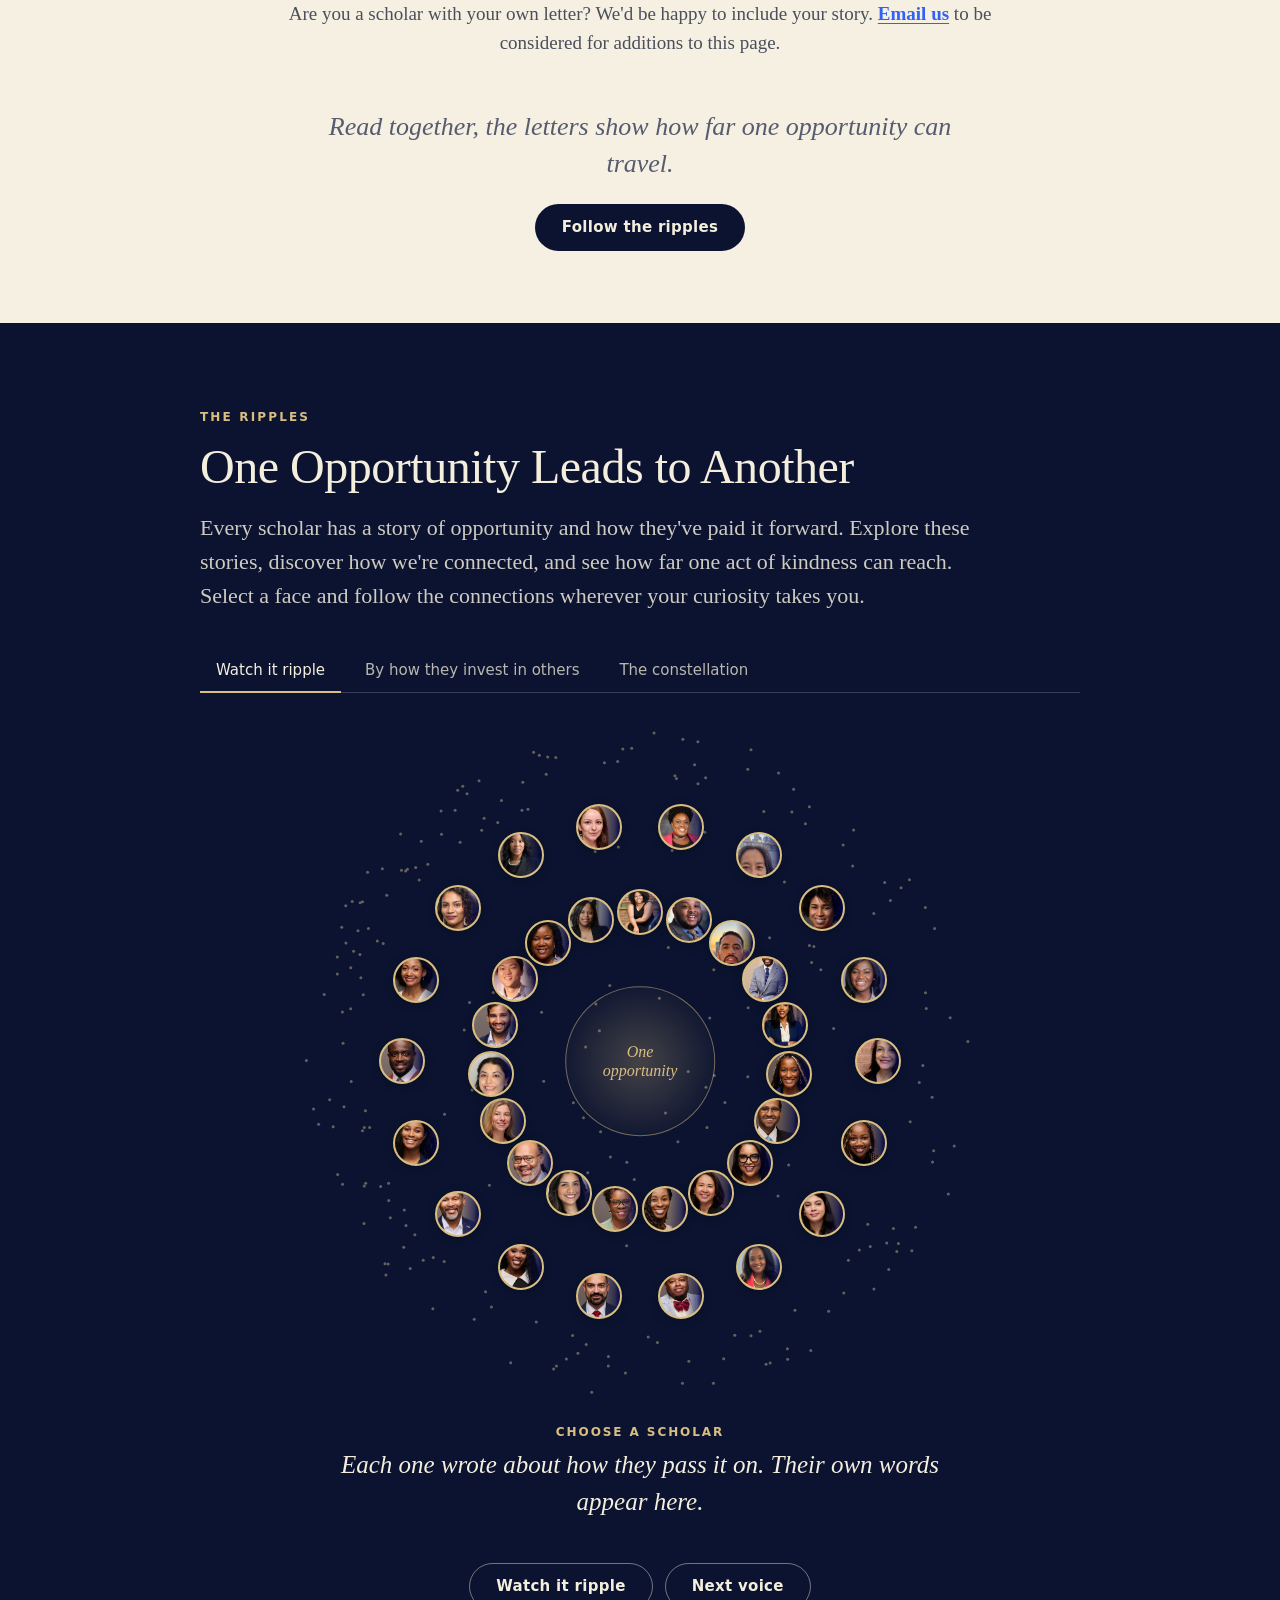
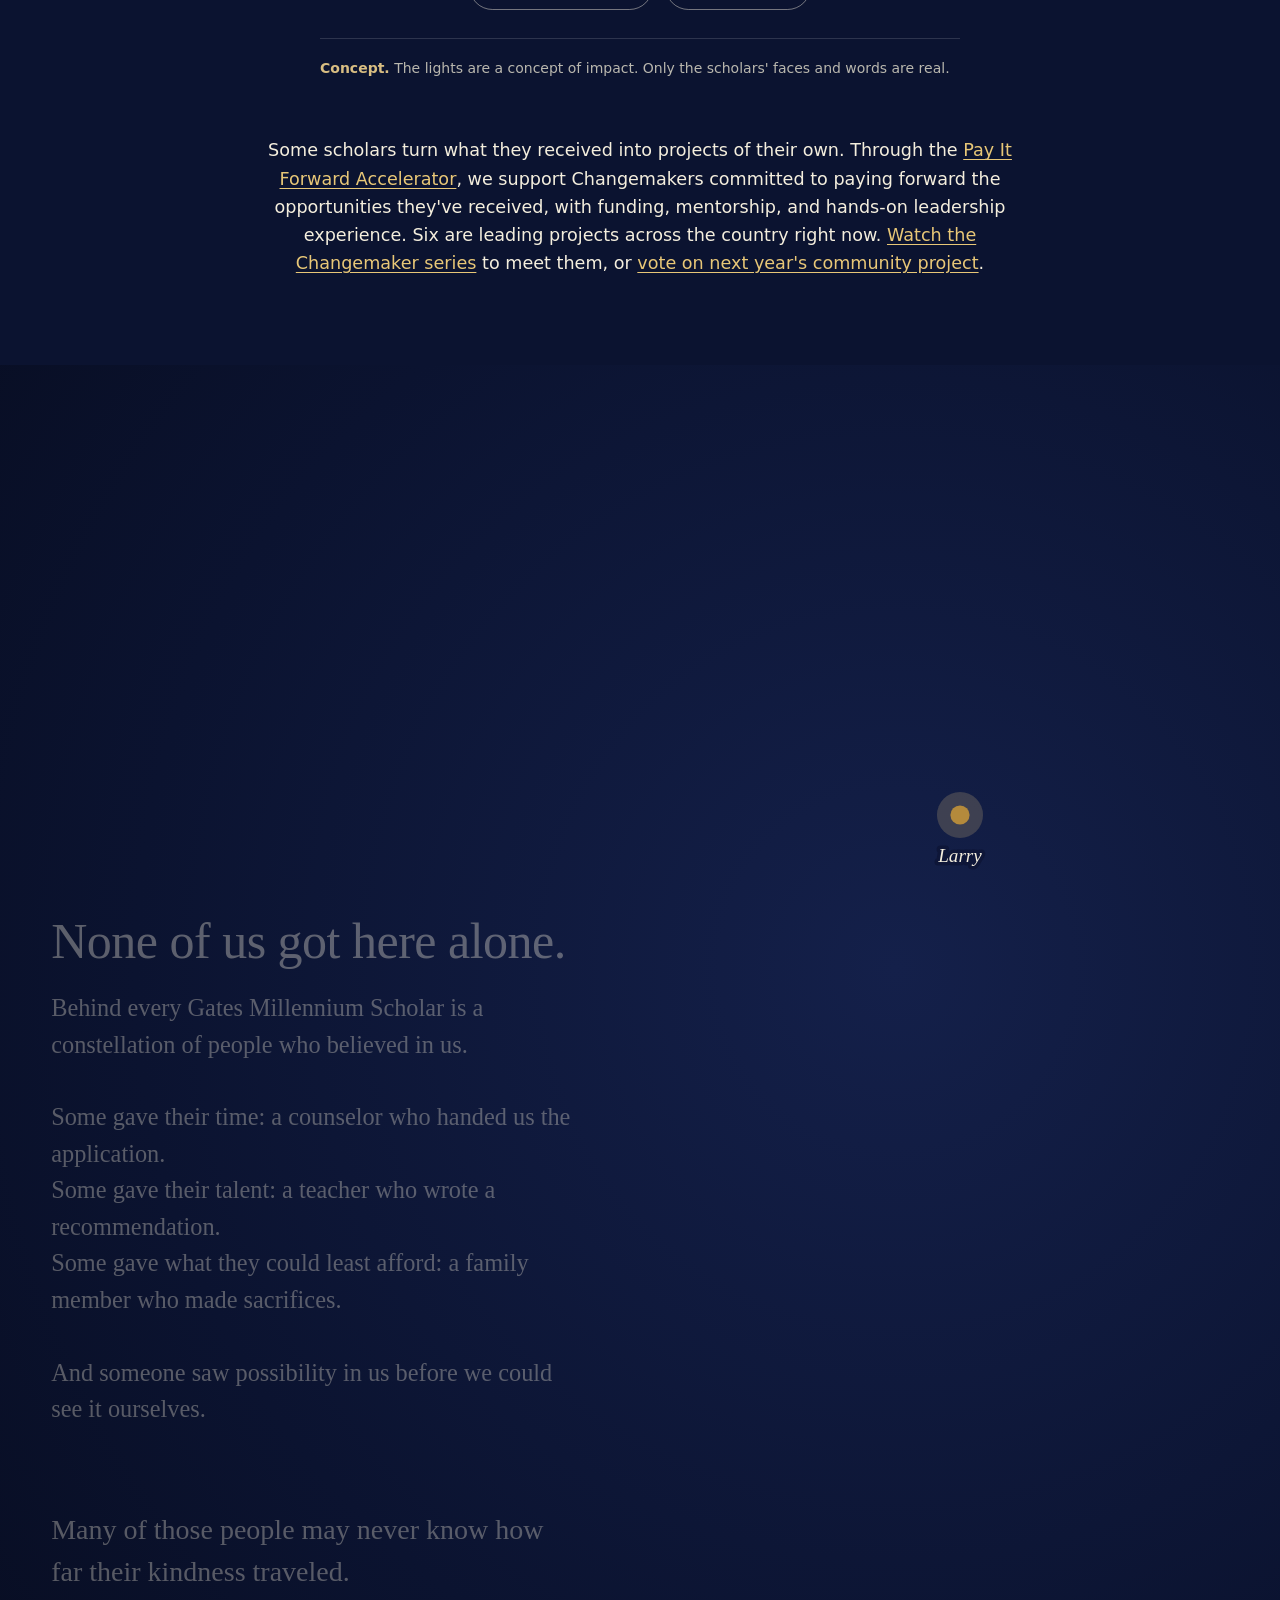
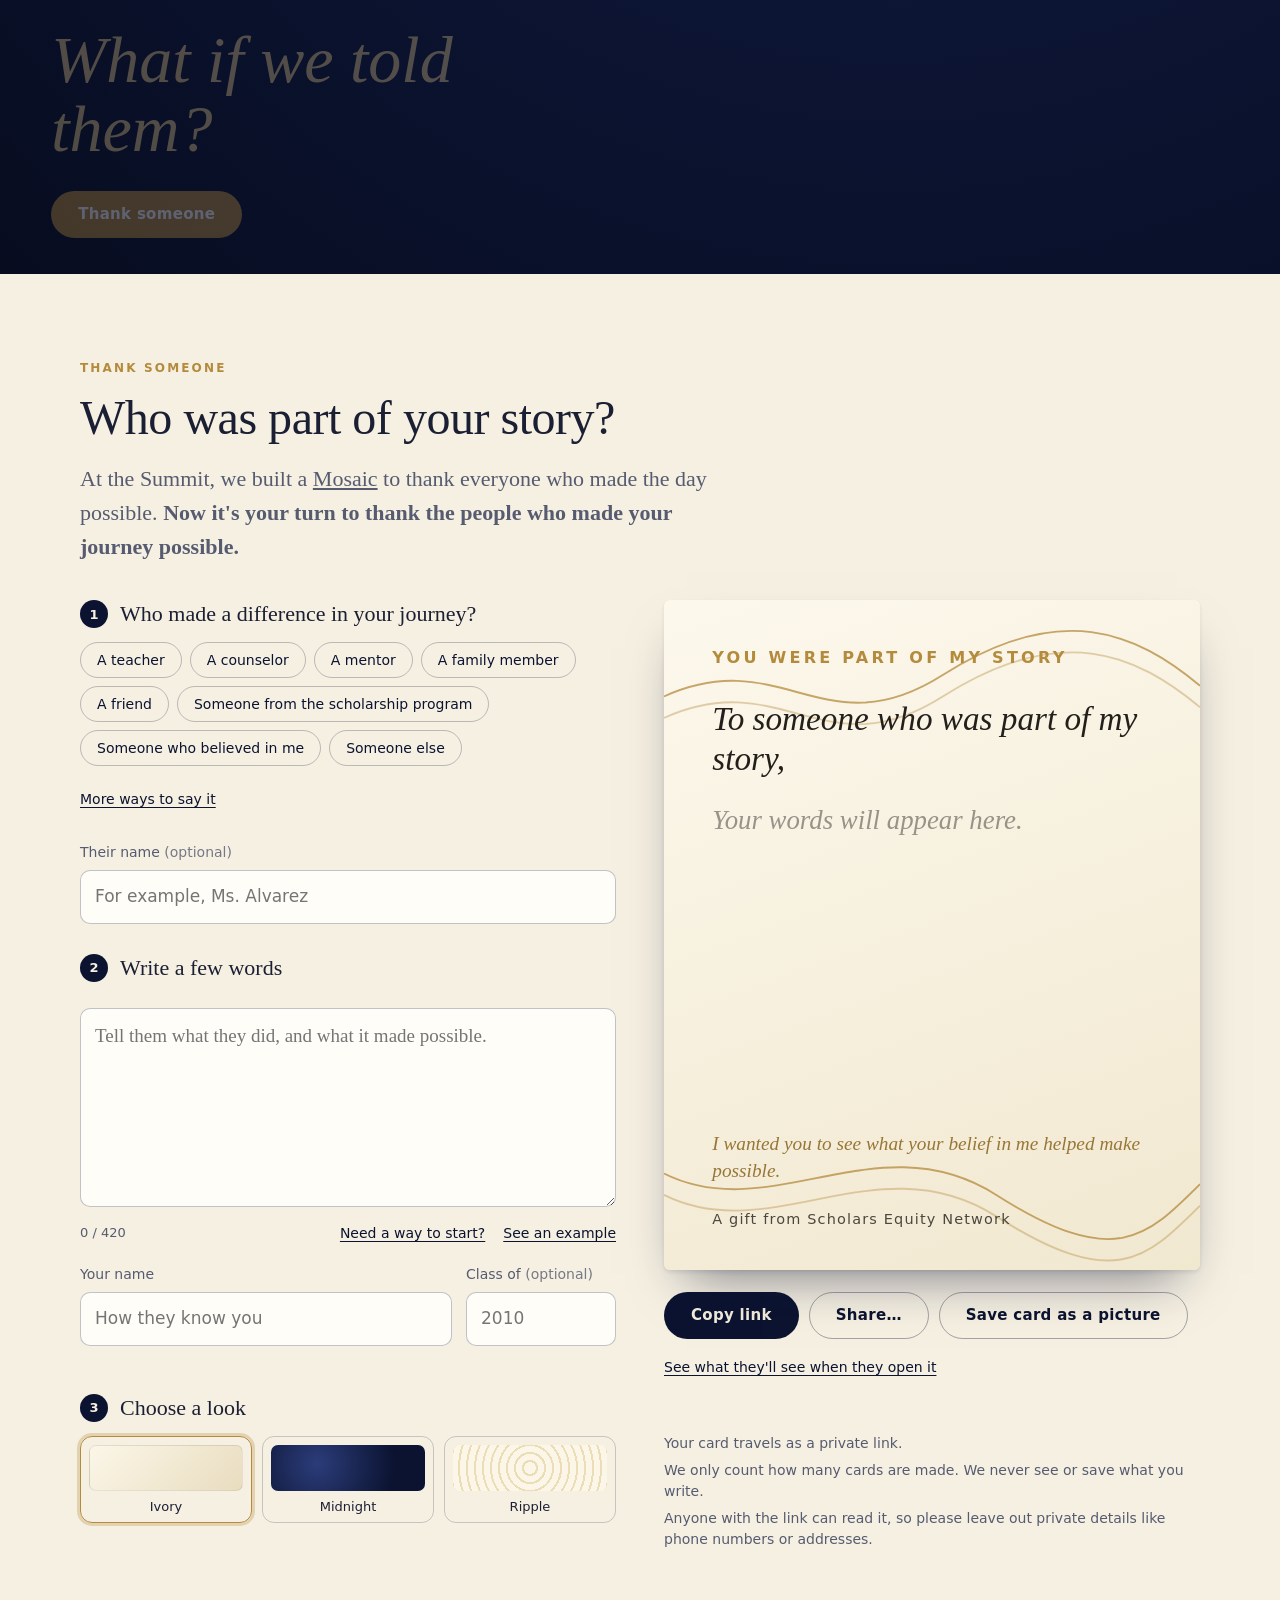
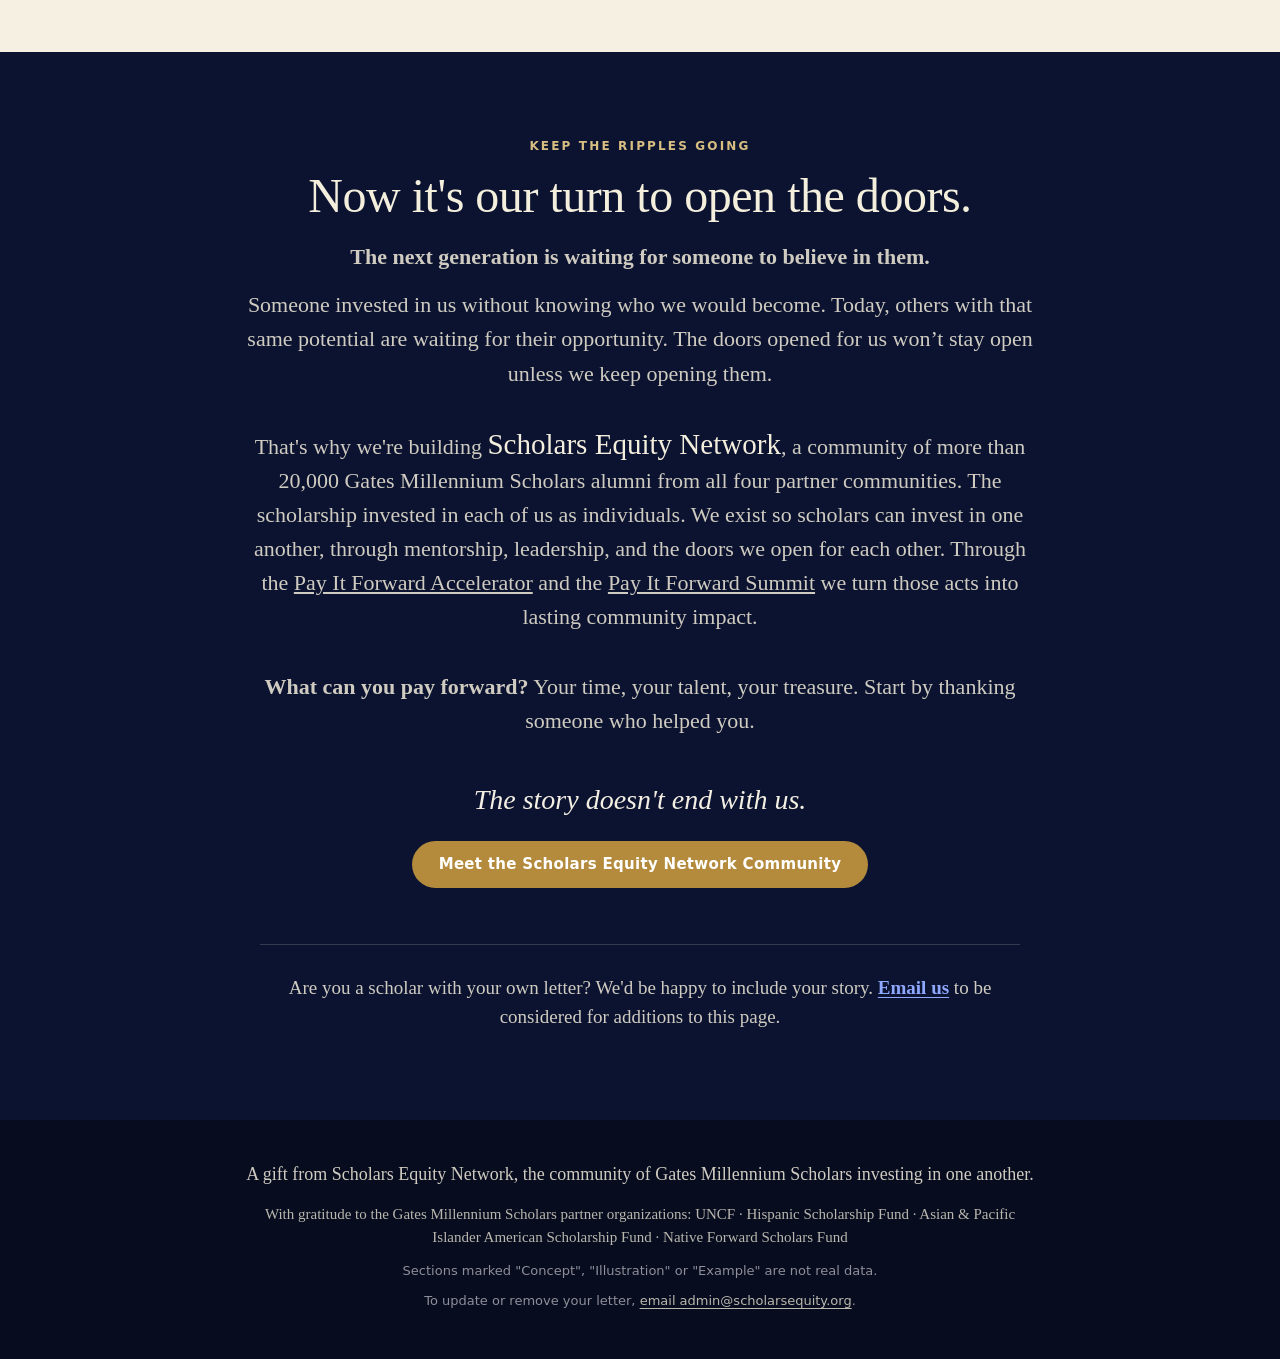
==== commit 8043c074: "Remove the logo sign-off block (redundant) Co-Authored-By: Claude Sonnet 5.5 <noreply@anthropic.com>" ====
--- a/index.html
+++ b/index.html
@@ -236,7 +236,6 @@
       <p class="lede light"><strong>What can you pay forward?</strong> Your time, your talent, your treasure. Start by thanking someone who helped you.</p>
       <p class="closing-line">The story doesn't end with us.</p>
       <a class="btn btn--gold" href="https://www.scholarsequity.org" target="_blank" rel="noopener noreferrer">Meet the Scholars Equity Network Community</a>
-      <div class="signoff"><img src="sen-logo-white.png" alt="Scholars Equity Network"><p>The community of Gates Millennium Scholars investing in one another.</p></div>
       <p class="contribute contribute--dark">Are you a scholar with your own letter? We'd be happy to include your story. <a href="mailto:admin@scholarsequity.org?subject=My%20story%20%E2%80%94%20I%27d%20like%20to%20be%20included&body=Hi%20SEN%20team%2C%0A%0AI%27d%20love%20to%20be%20included%20in%20You%20Were%20Part%20of%20My%20Story%21%20Here%27s%20what%20I%27m%20sending%3A%0A%0A1%29%20My%20name%20and%20class%20year%3A%0A%0A%0A2%29%20A%20headshot%20photo%3A%0A%28attached%29%0A%0A3%29%20My%20story%20%E2%80%94%20what%20the%20Gates%20Millennium%20Scholarship%20made%20possible%20for%20me%2C%20who%20was%20part%20of%20my%20story%2C%20and%20how%20I%27m%20paying%20it%20forward%3A%0A%0A%0A%0AThank%20you%21">Email us</a> to be considered for additions to this page.</p>
     </div>
   </div>
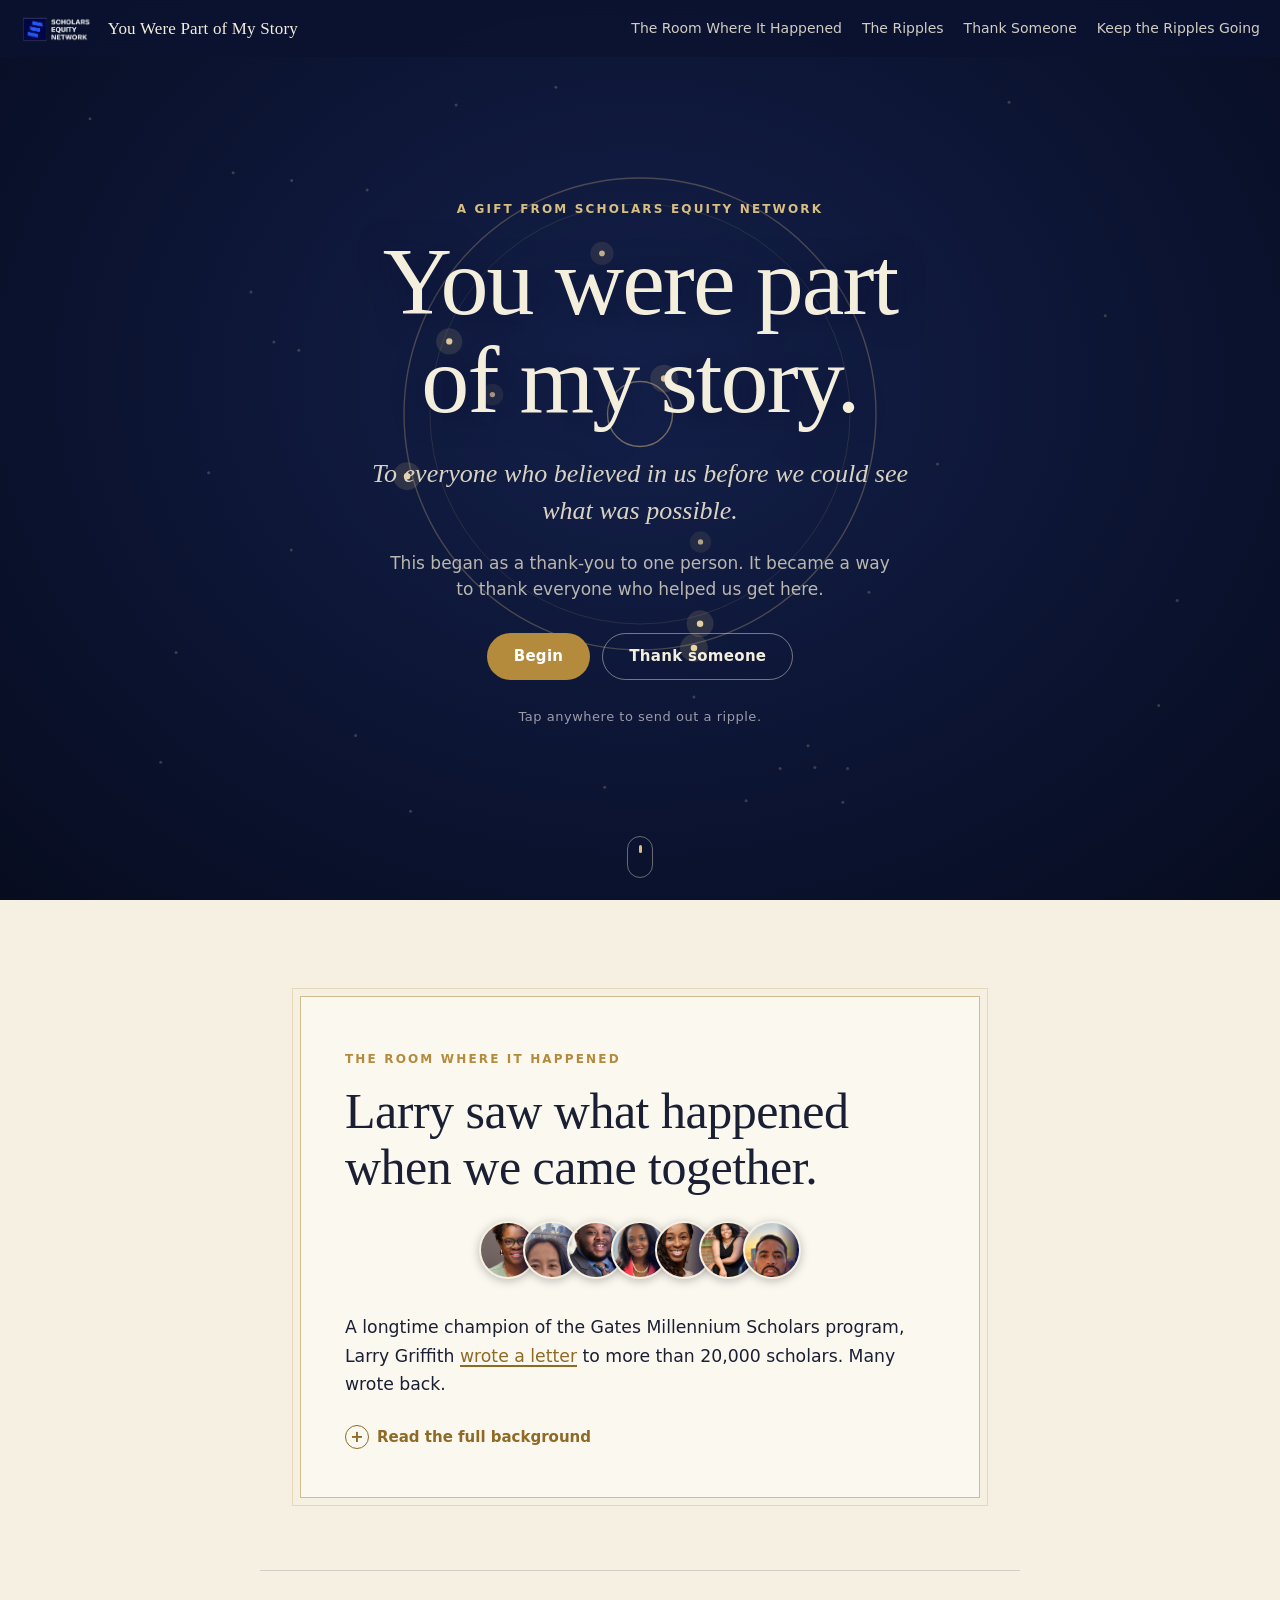
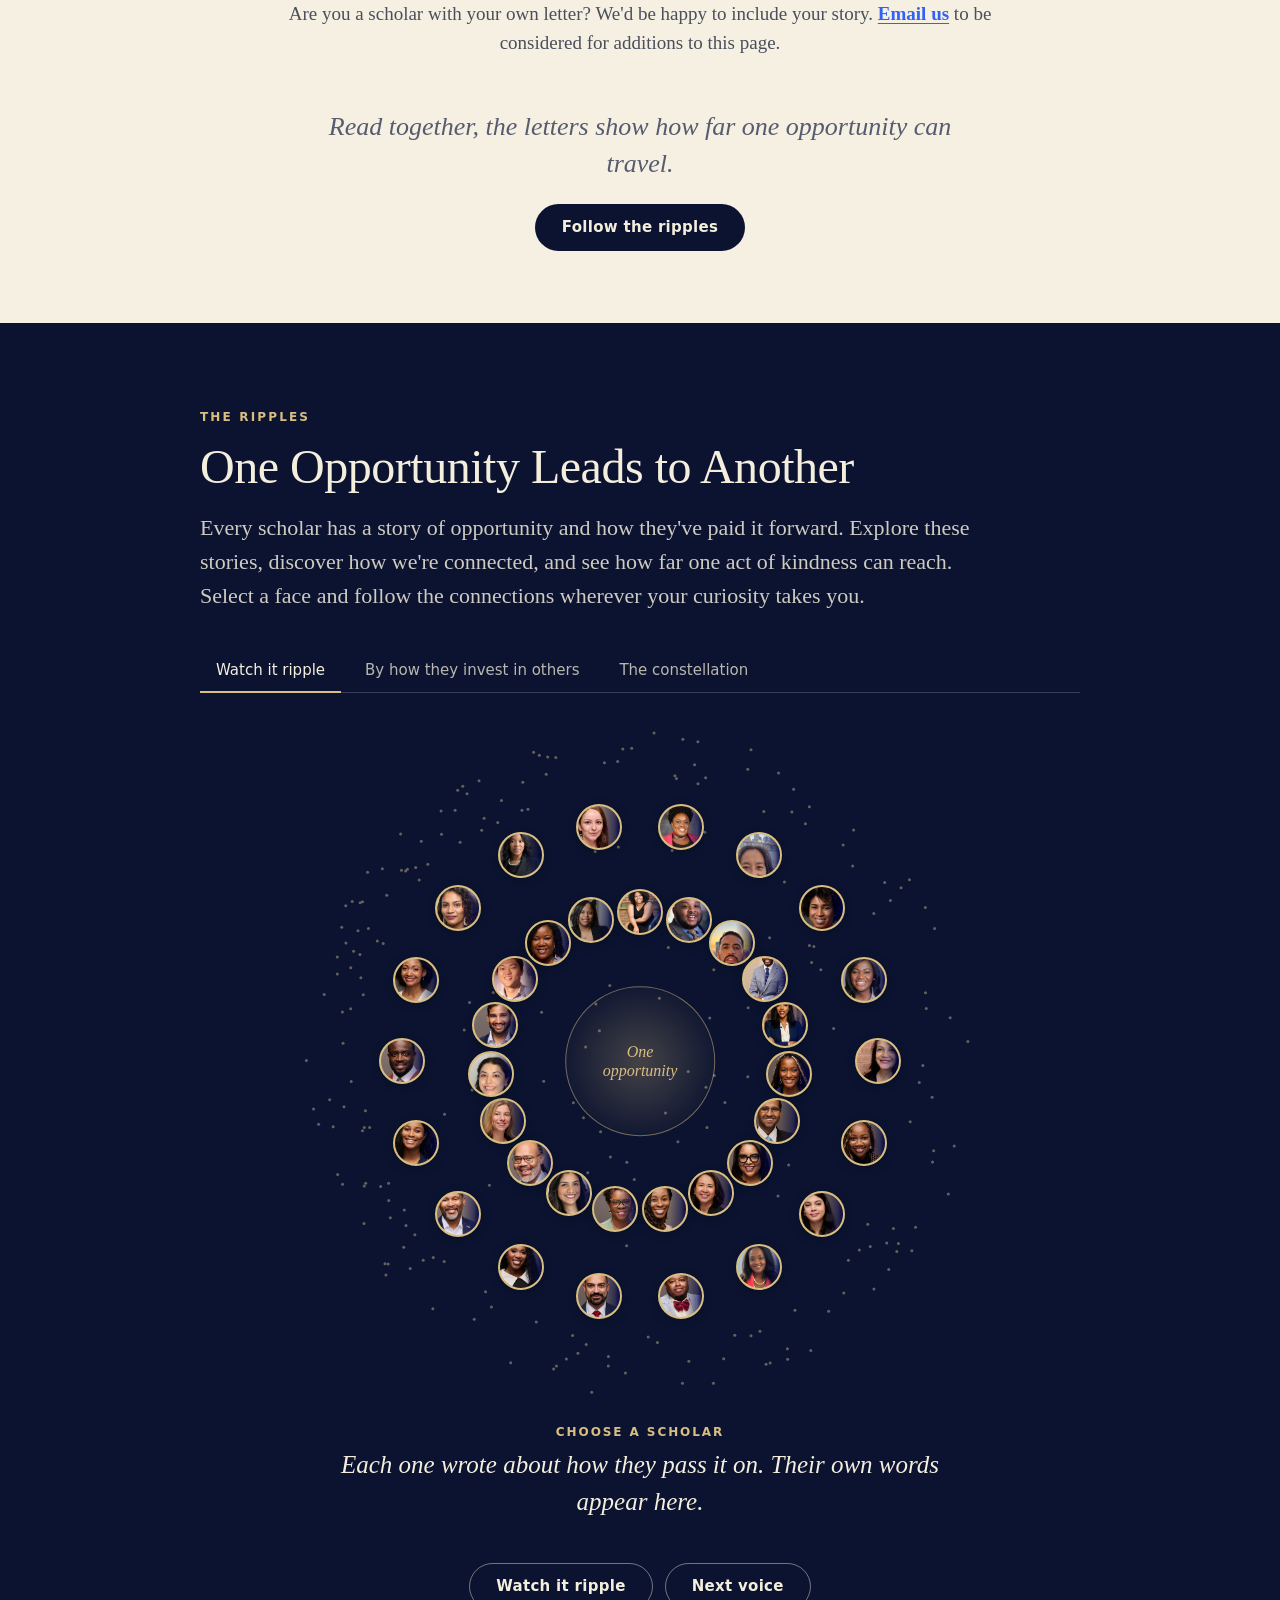
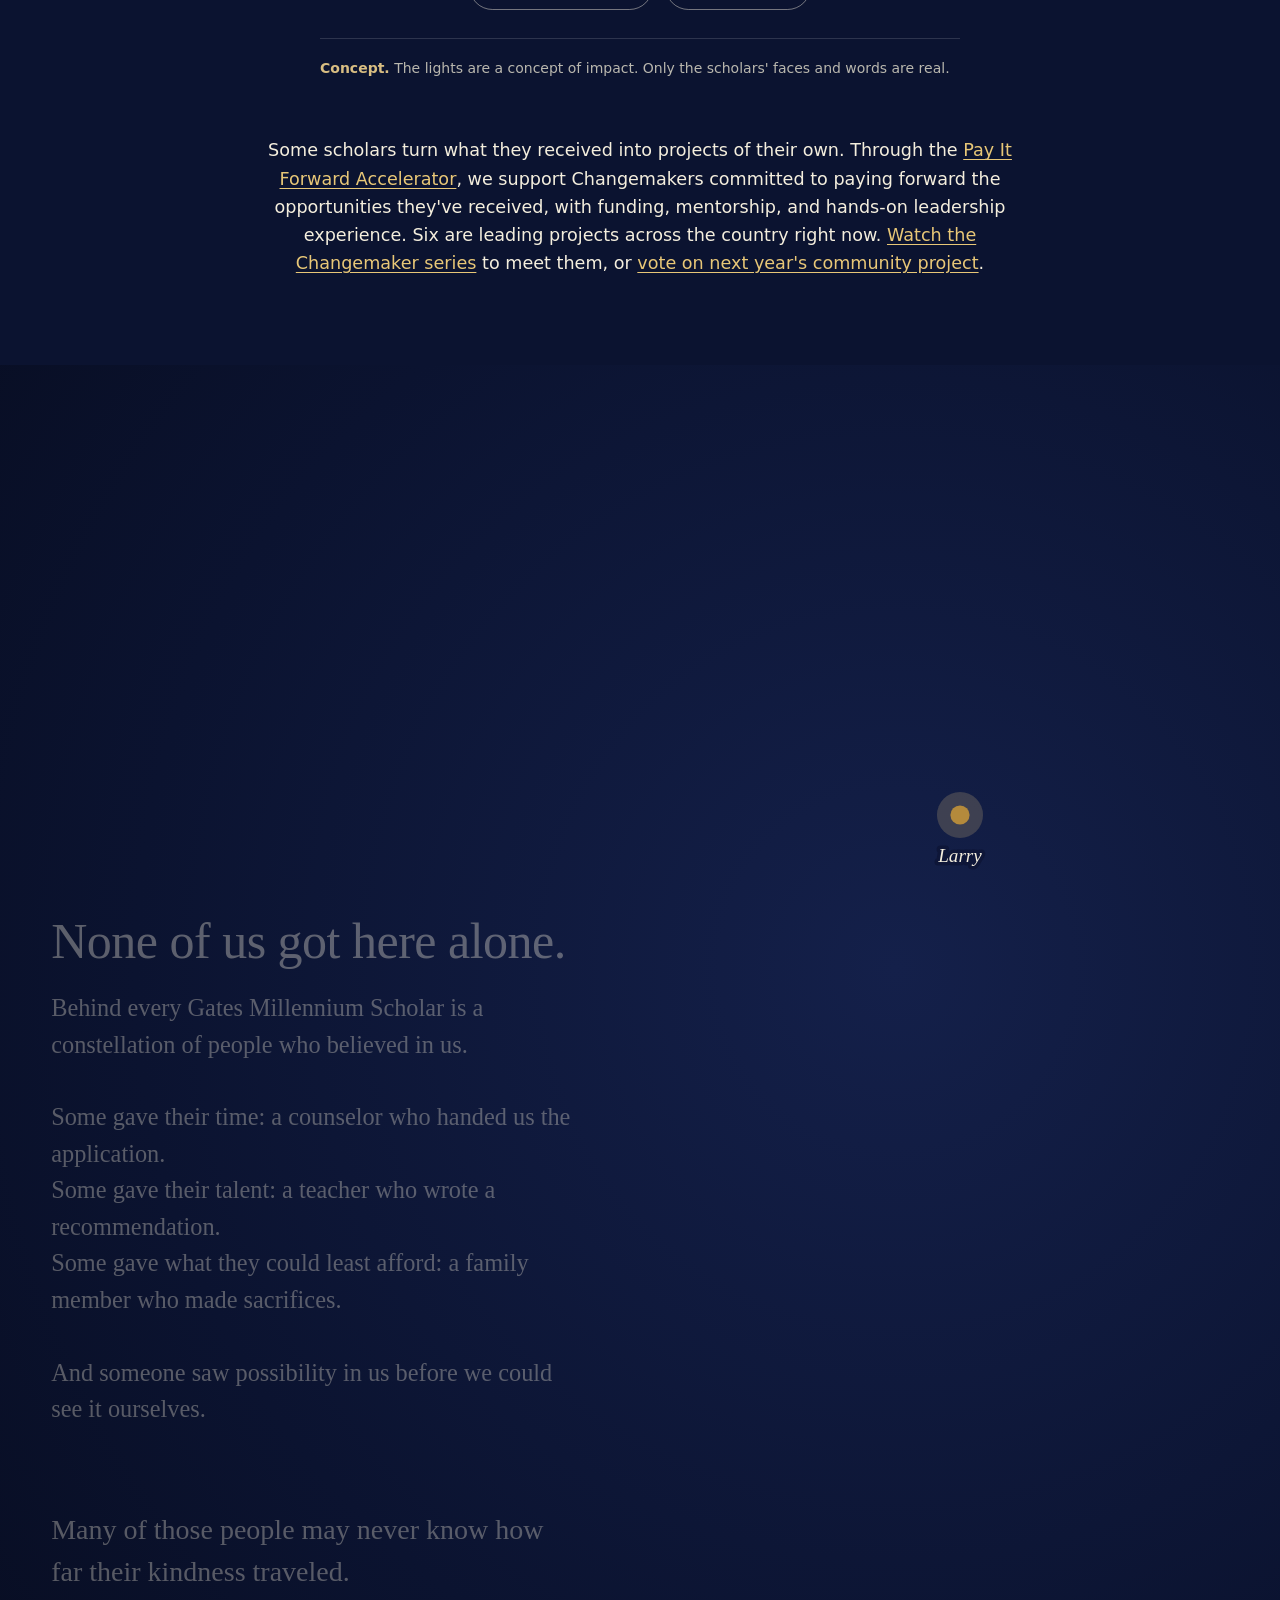
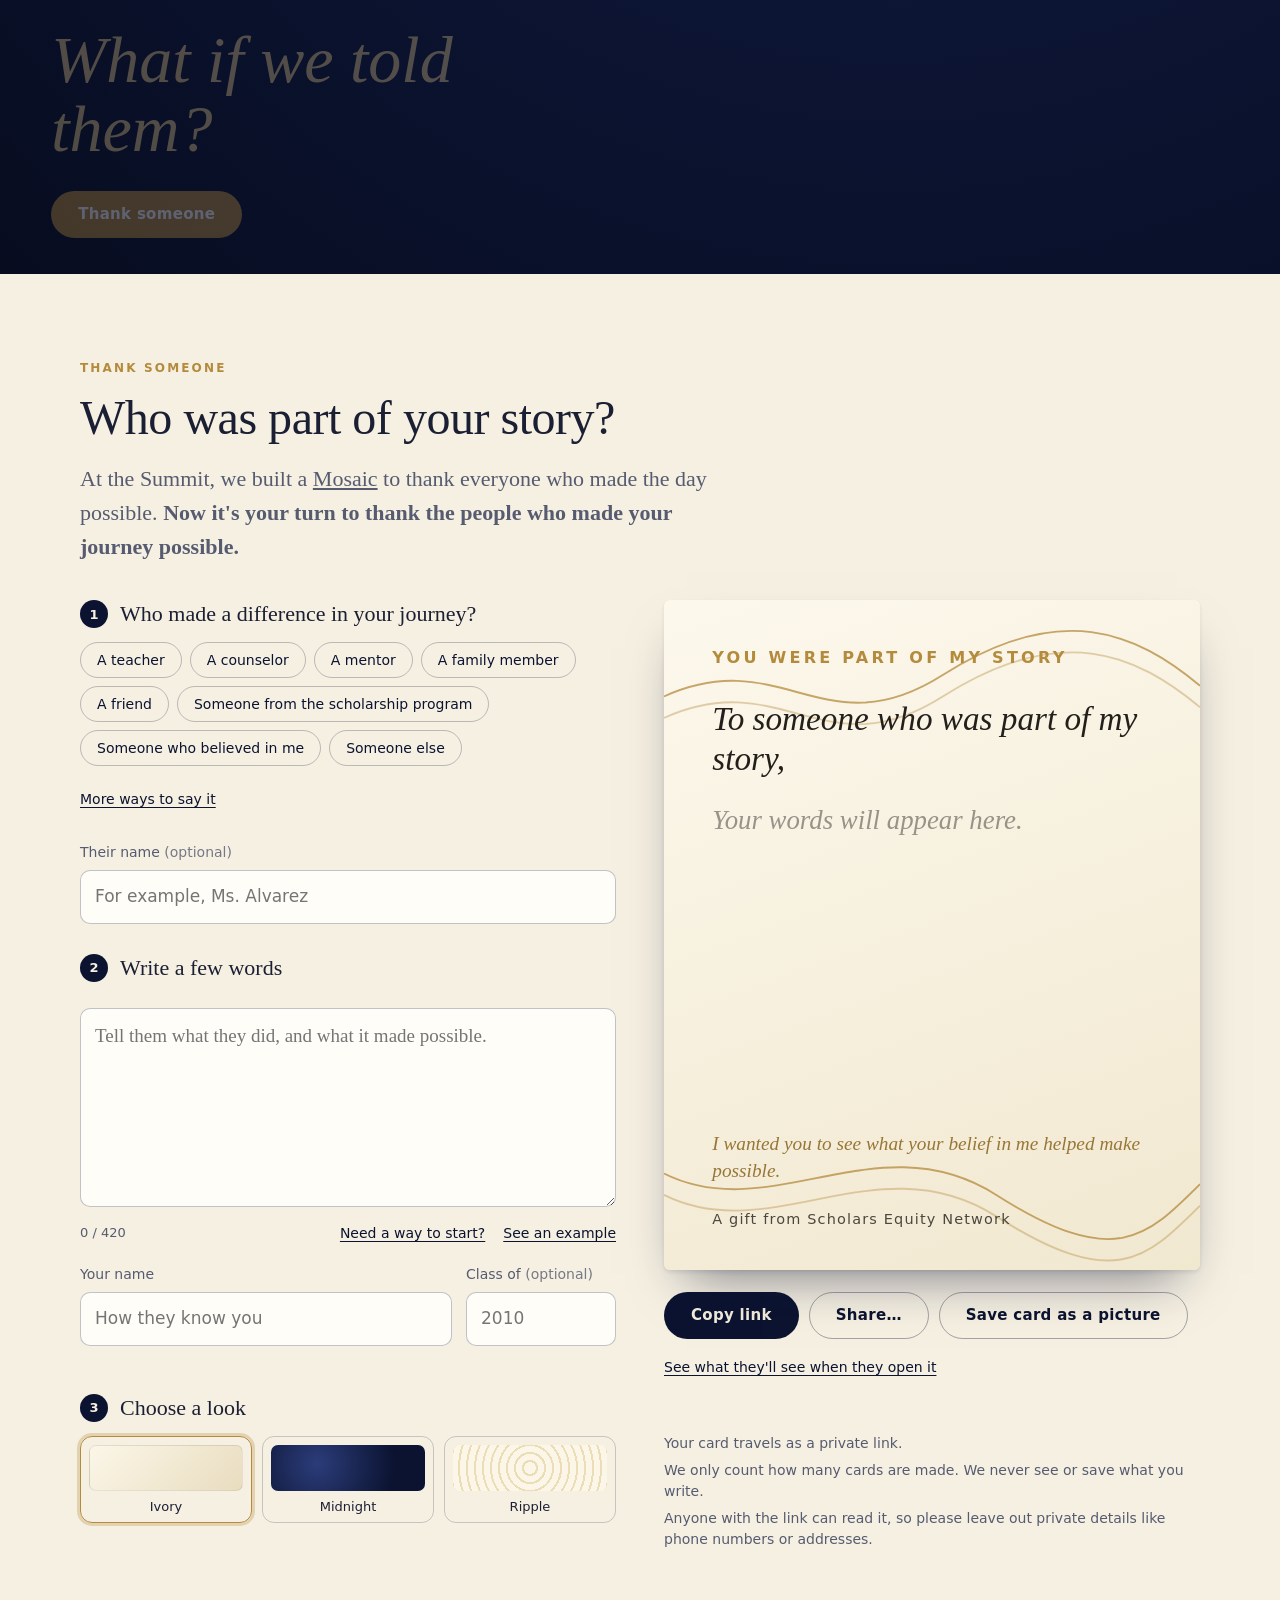
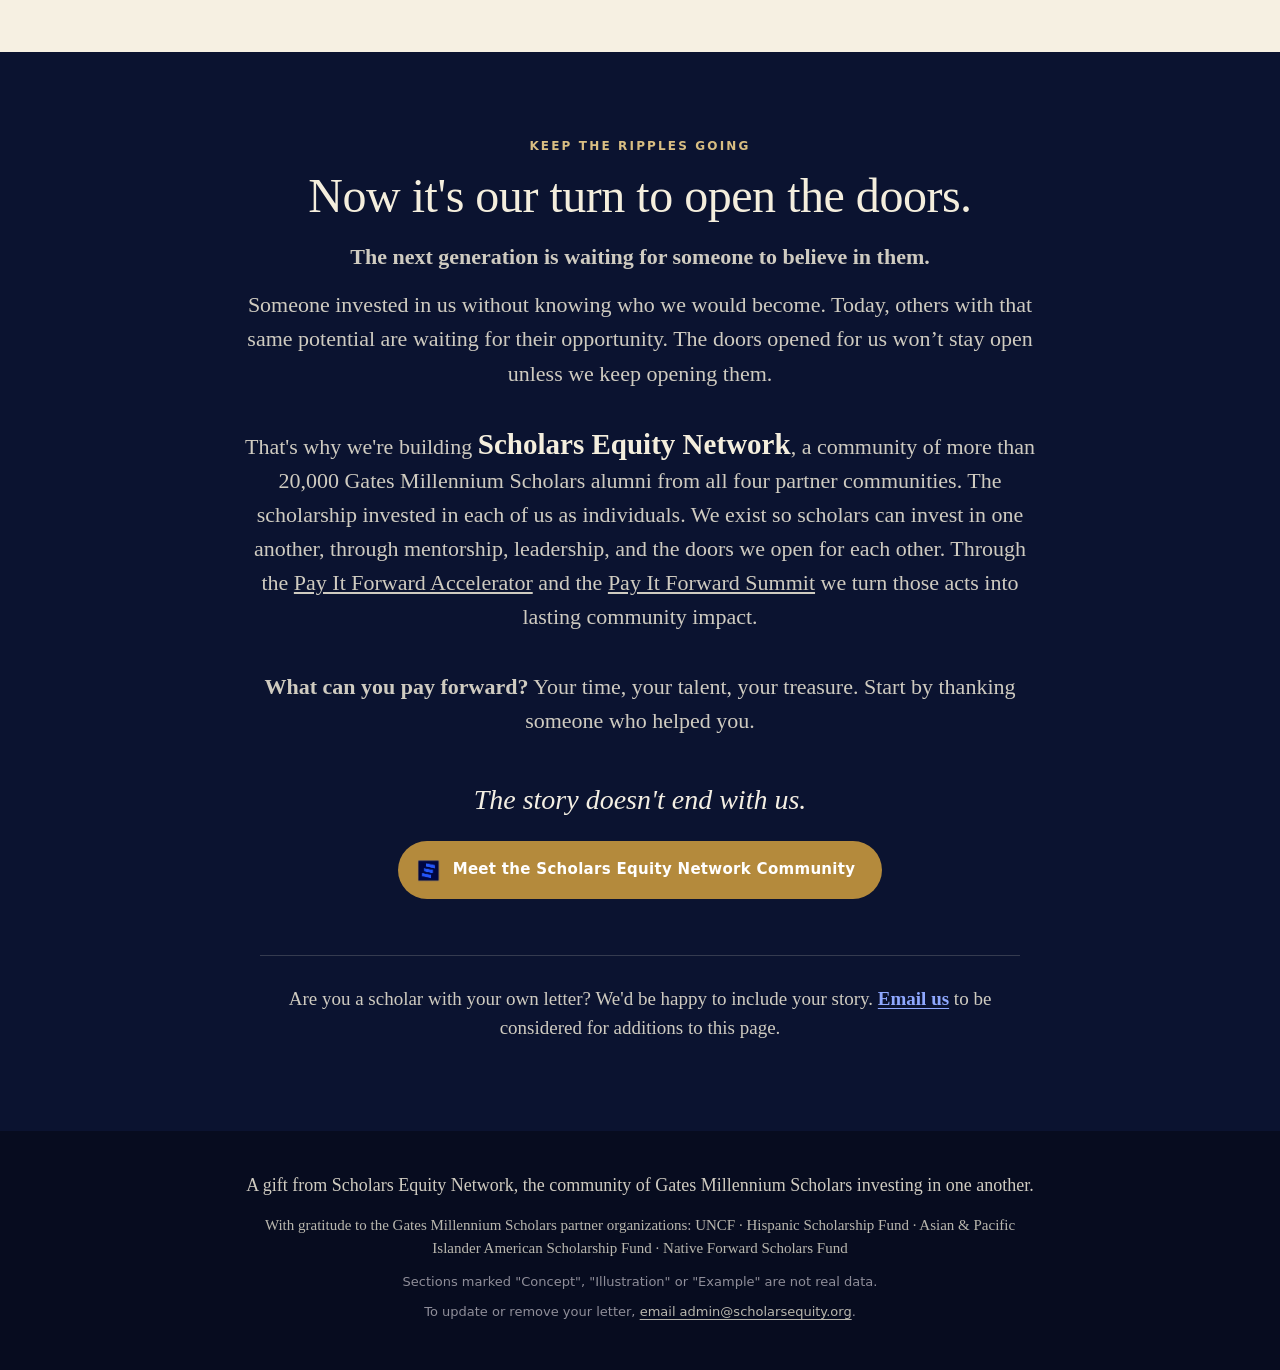
==== commit 2447a2c4: "Add SEN mark inside the closing button Co-Authored-By: Claude Sonnet 5.5 <noreply@anthropic.com>" ====
--- a/index.html
+++ b/index.html
@@ -235,7 +235,7 @@
       <p class="lede light">That's why we're building <span class="brandname">Scholars Equity Network</span>, a community of more than 20,000 Gates Millennium Scholars alumni from all four partner communities. The scholarship invested in each of us as individuals. We exist so scholars can invest in one another, through mentorship, leadership, and the doors we open for each other. Through the <a href="https://www.scholarsequity.org/pay-it-forward-accelerator" target="_blank" rel="noopener noreferrer">Pay It Forward Accelerator</a> and the <a href="https://mosaic.scholarsequity.org/" target="_blank" rel="noopener noreferrer">Pay It Forward Summit</a> we turn those acts into lasting community impact.</p>
       <p class="lede light"><strong>What can you pay forward?</strong> Your time, your talent, your treasure. Start by thanking someone who helped you.</p>
       <p class="closing-line">The story doesn't end with us.</p>
-      <a class="btn btn--gold" href="https://www.scholarsequity.org" target="_blank" rel="noopener noreferrer">Meet the Scholars Equity Network Community</a>
+      <a class="btn btn--gold" href="https://www.scholarsequity.org" target="_blank" rel="noopener noreferrer"><img class="btn__mark" src="sen-mark.png" alt="" width="26" height="26">Meet the Scholars Equity Network Community</a>
       <p class="contribute contribute--dark">Are you a scholar with your own letter? We'd be happy to include your story. <a href="mailto:admin@scholarsequity.org?subject=My%20story%20%E2%80%94%20I%27d%20like%20to%20be%20included&body=Hi%20SEN%20team%2C%0A%0AI%27d%20love%20to%20be%20included%20in%20You%20Were%20Part%20of%20My%20Story%21%20Here%27s%20what%20I%27m%20sending%3A%0A%0A1%29%20My%20name%20and%20class%20year%3A%0A%0A%0A2%29%20A%20headshot%20photo%3A%0A%28attached%29%0A%0A3%29%20My%20story%20%E2%80%94%20what%20the%20Gates%20Millennium%20Scholarship%20made%20possible%20for%20me%2C%20who%20was%20part%20of%20my%20story%2C%20and%20how%20I%27m%20paying%20it%20forward%3A%0A%0A%0A%0AThank%20you%21">Email us</a> to be considered for additions to this page.</p>
     </div>
   </div>
--- a/styles.css
+++ b/styles.css
@@ -556,3 +556,6 @@
 .signoff p { margin: 16px 0 0; font: italic 400 20px/1.4 var(--serif); color: #E9E3D2; }
 @media (max-width: 640px) { .signoff img { height: 64px; } .signoff p { font-size: 18px; } }
 .brandname { font-size: 1.32em; line-height: 1.2; color: #F4EEDD; }
+.brandname { font-weight: 700; }
+.btn--gold:has(.btn__mark) { display: inline-flex; align-items: center; gap: 12px; padding-left: 16px; }
+.btn__mark { display: block; width: 26px; height: 26px; border-radius: 4px; flex: none; }
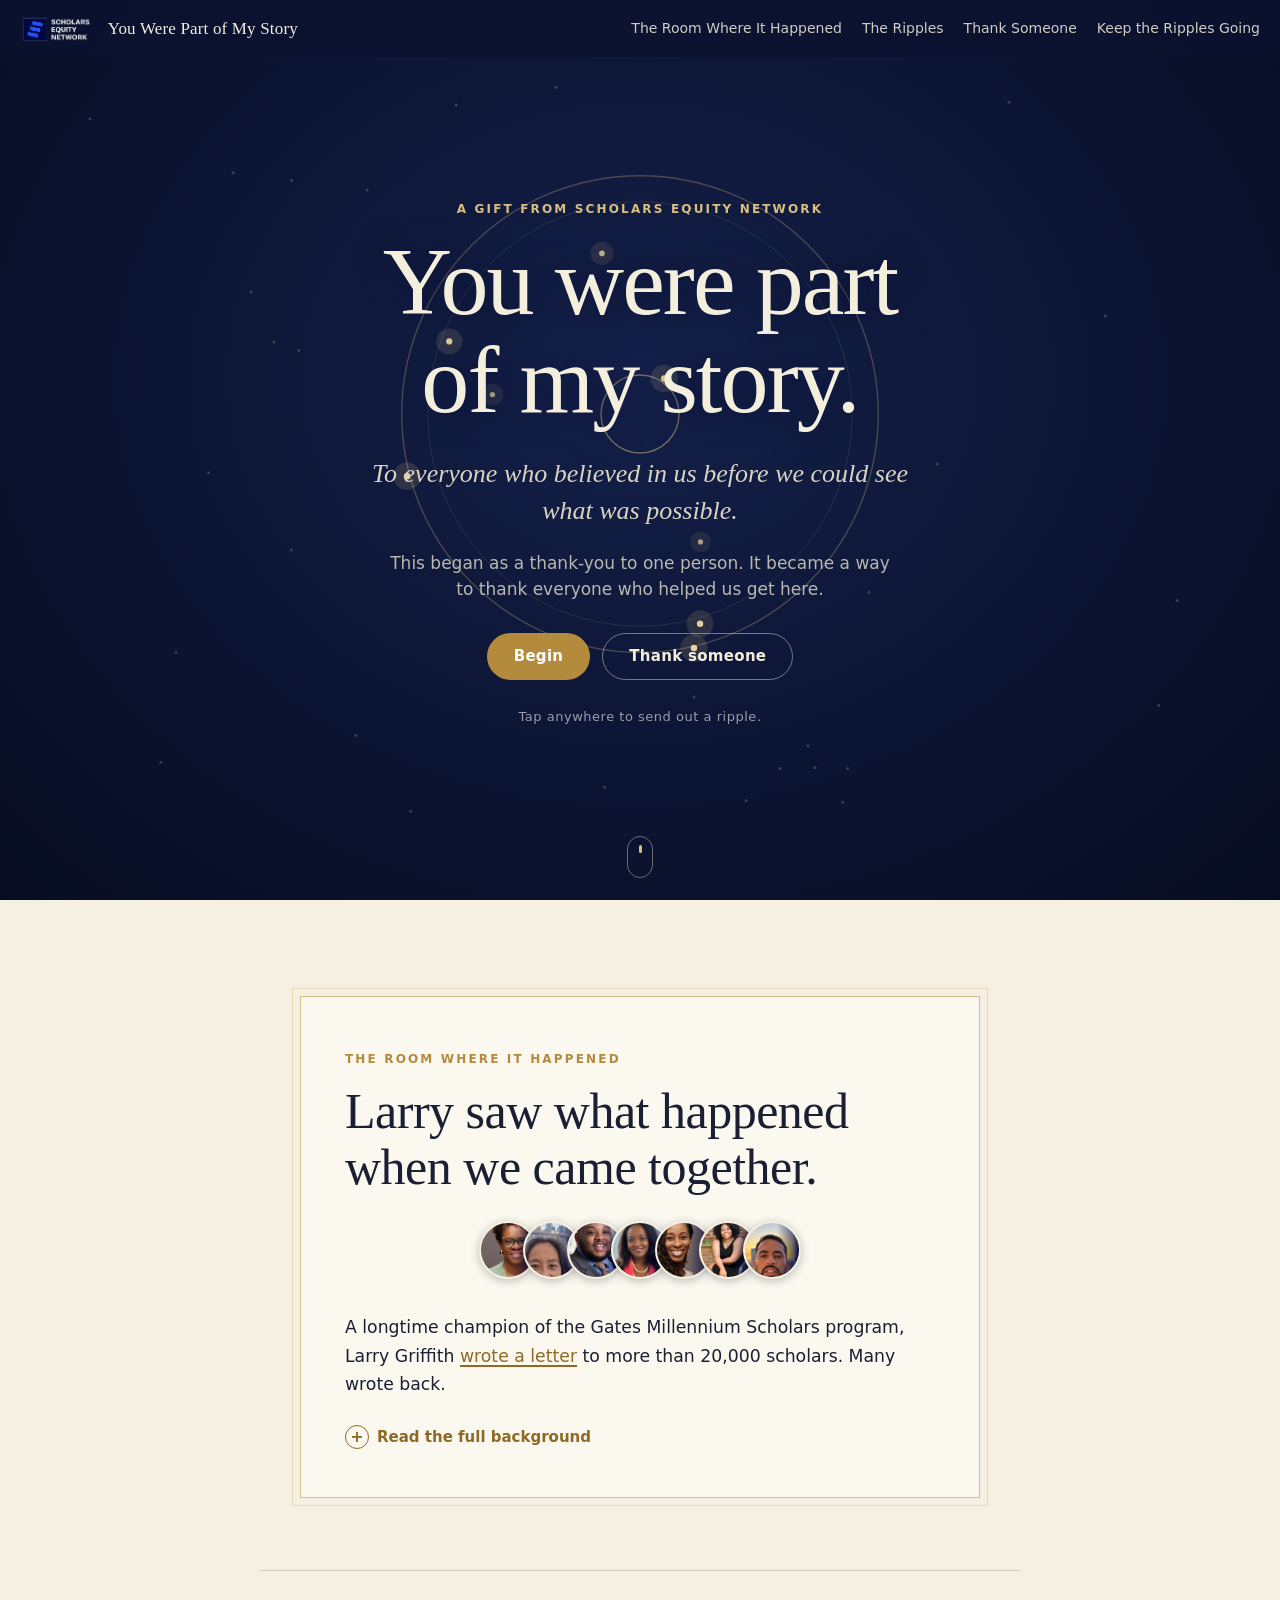
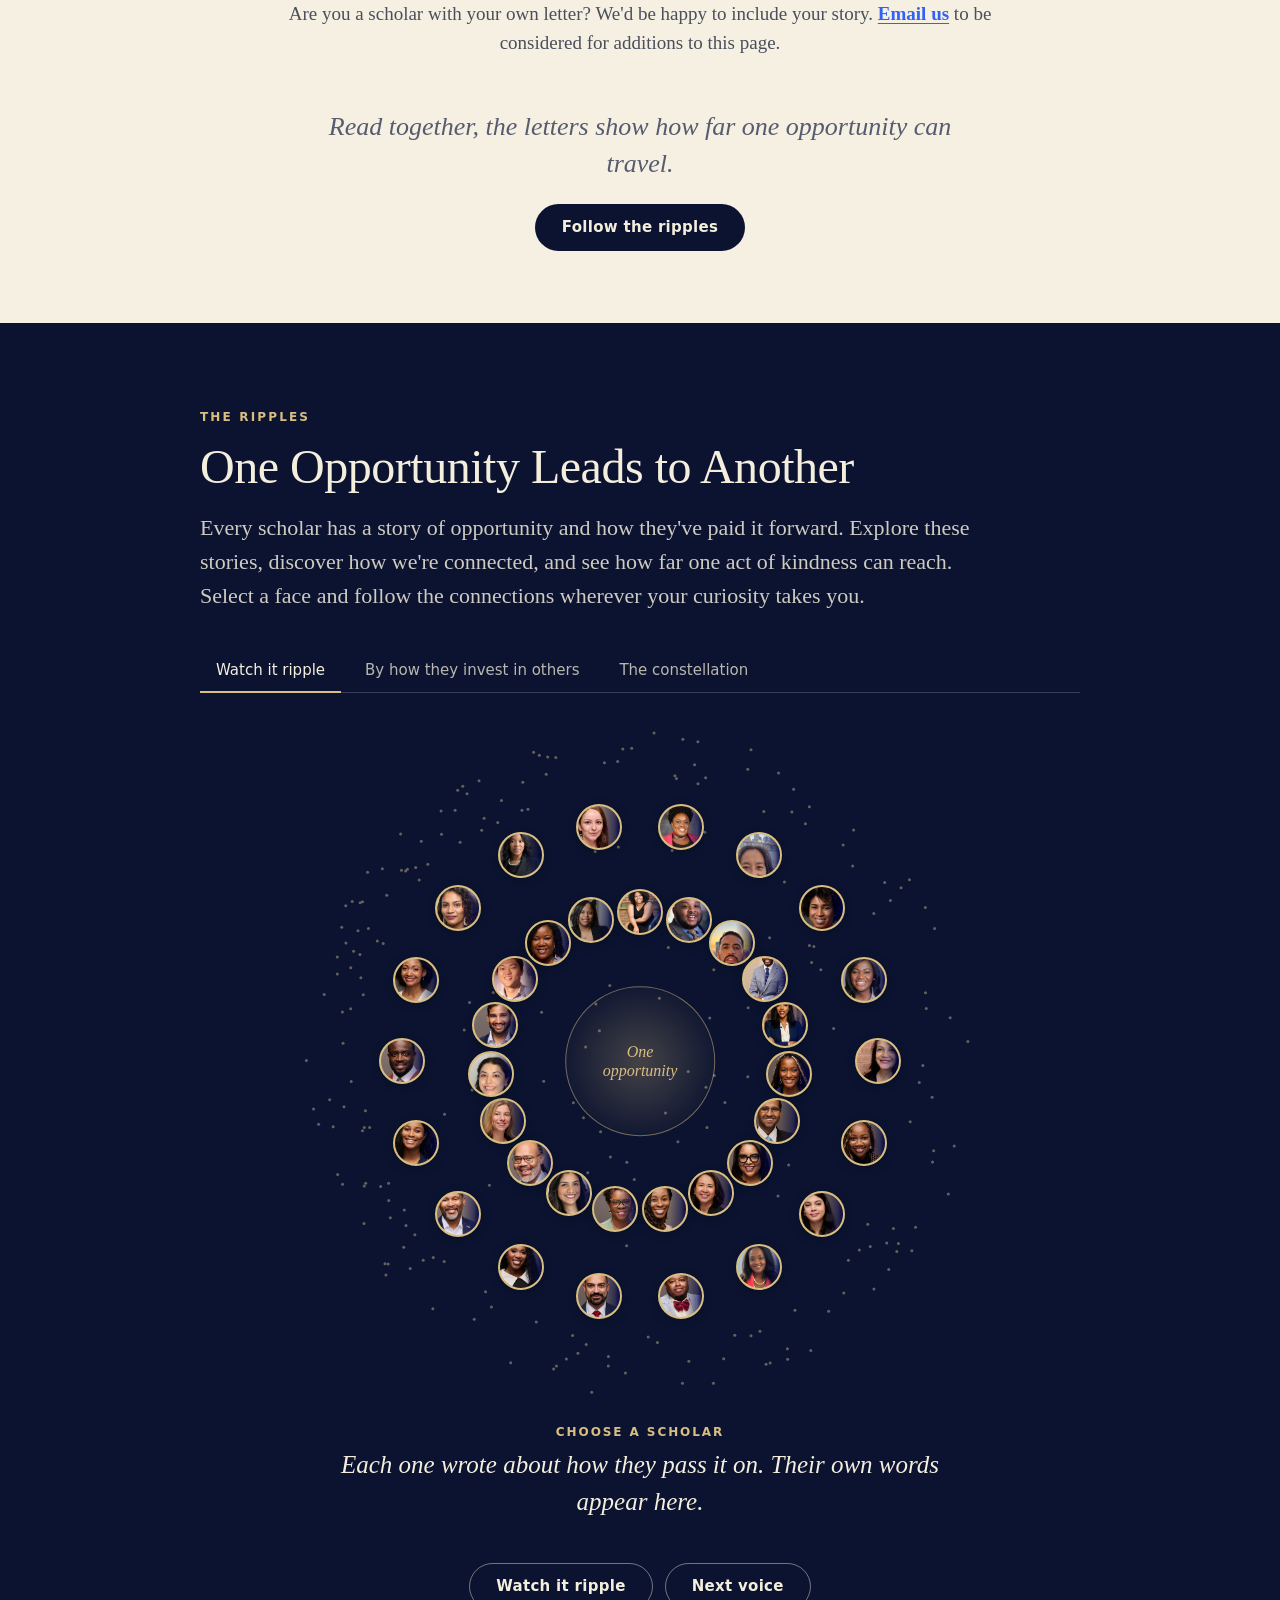
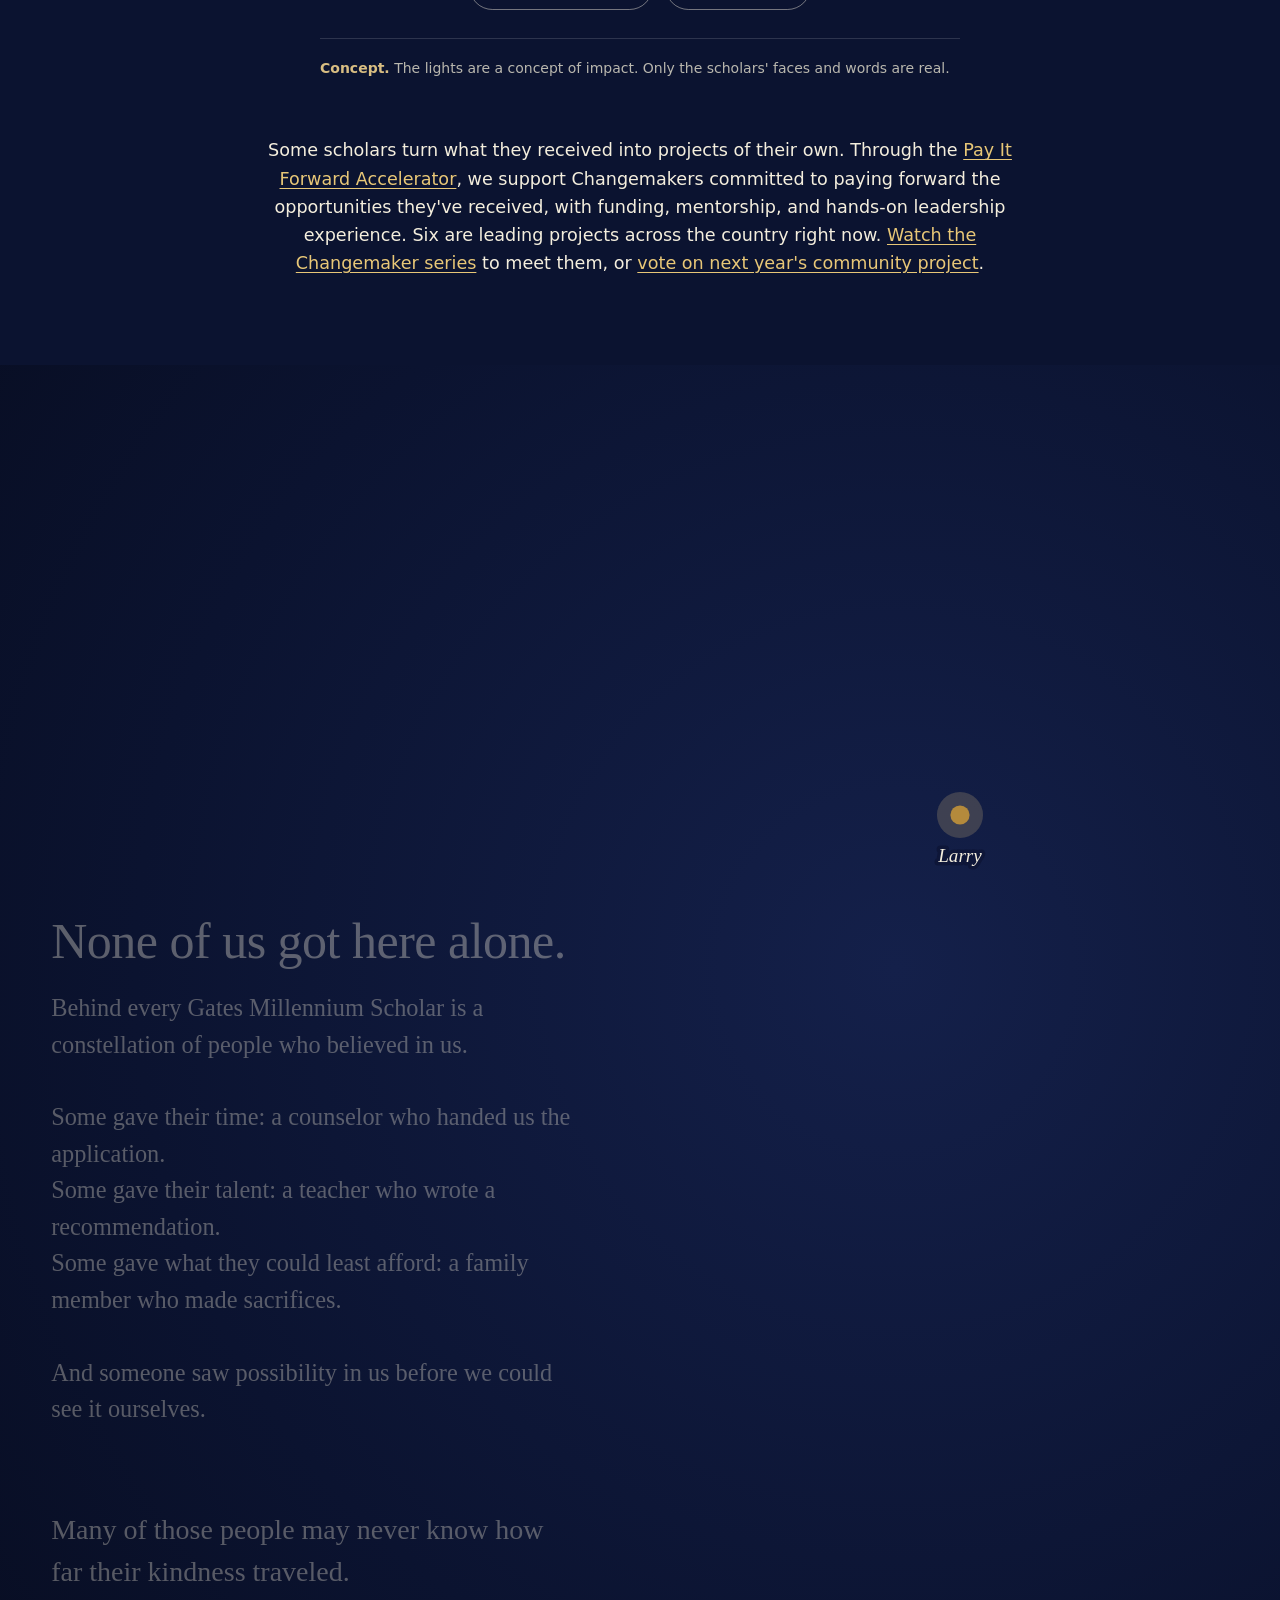
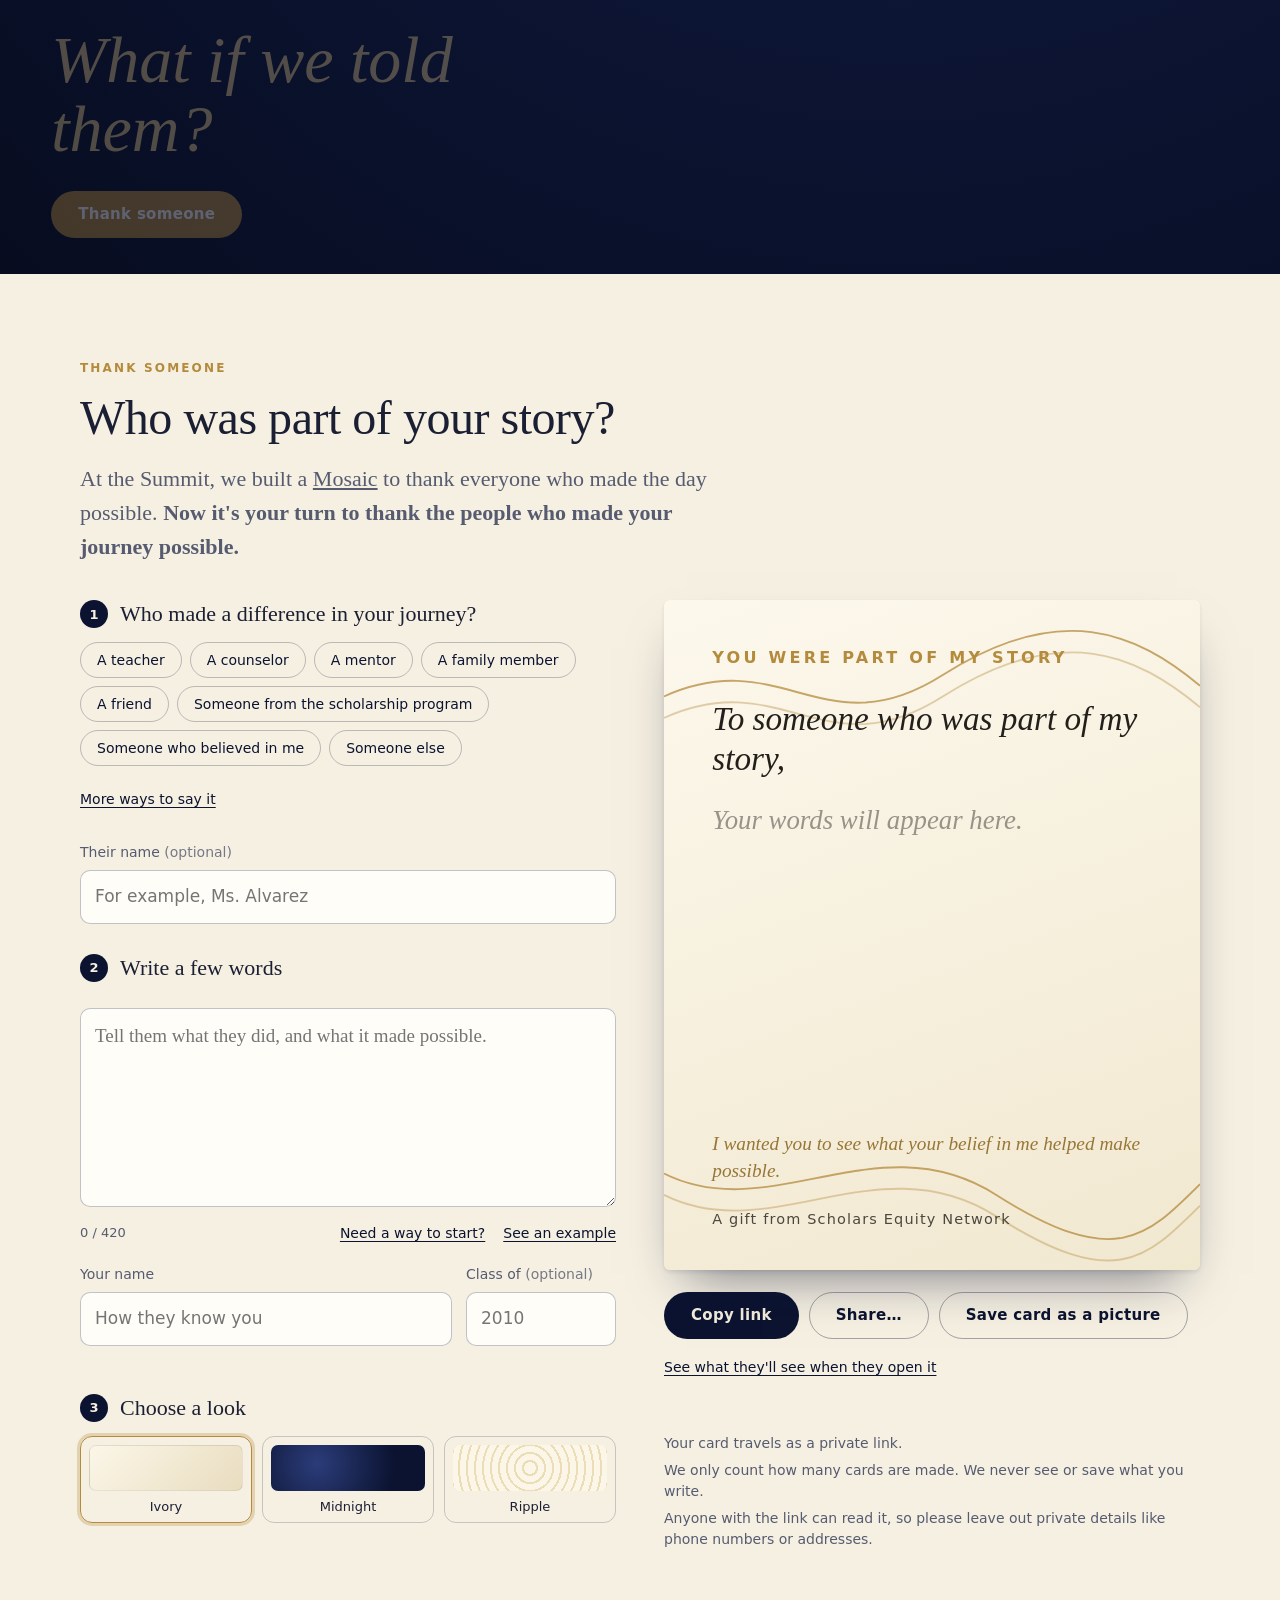
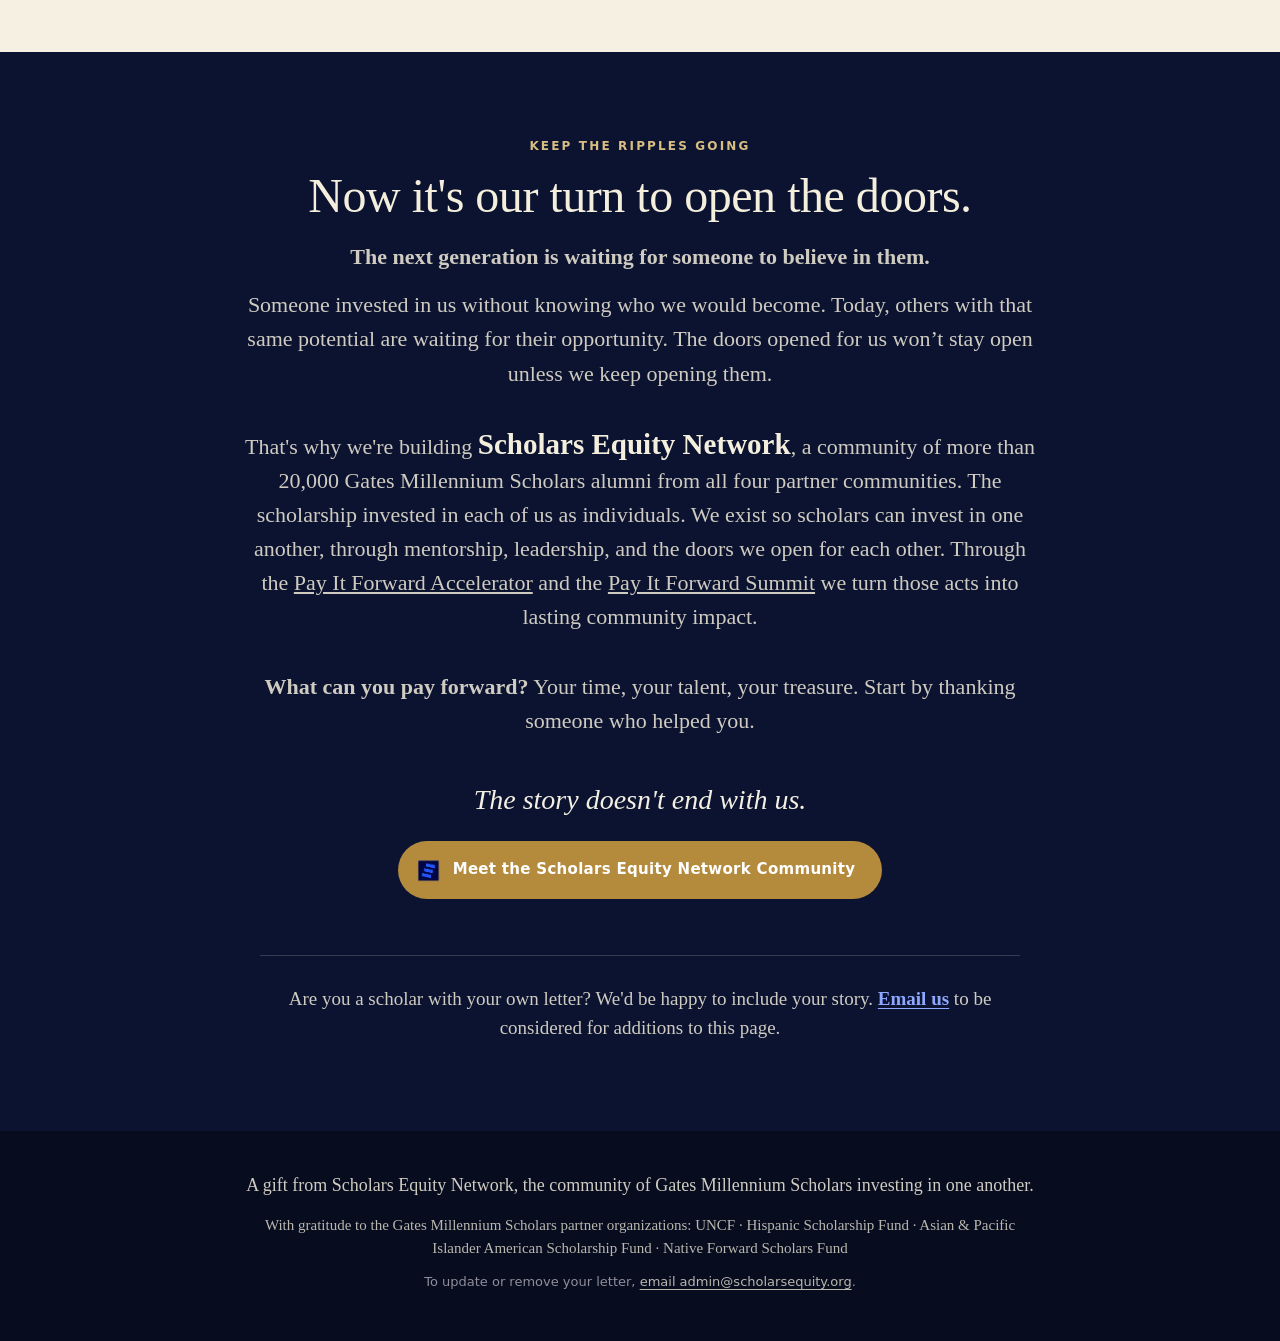
==== commit 9d965f84: "Remove footer note about Concept/Illustration/Example Co-Authored-By: Claude Sonnet 5.5 <noreply@ant" ====
--- a/index.html
+++ b/index.html
@@ -245,7 +245,6 @@
 <footer class="foot">
   <p>A gift from Scholars Equity Network, the community of Gates Millennium Scholars investing in one another.</p>
   <p class="foot__partners">With gratitude to the Gates Millennium Scholars partner organizations: UNCF &middot; Hispanic Scholarship Fund &middot; Asian &amp; Pacific Islander American Scholarship Fund &middot; Native Forward Scholars Fund</p>
-  <p class="tiny">Sections marked "Concept", "Illustration" or "Example" are not real data.</p>
   <p class="tiny">To update or remove your letter, <a href="mailto:admin@scholarsequity.org?subject=Update%20or%20remove%20my%20letter">email admin@scholarsequity.org</a>.</p>
 </footer>
 
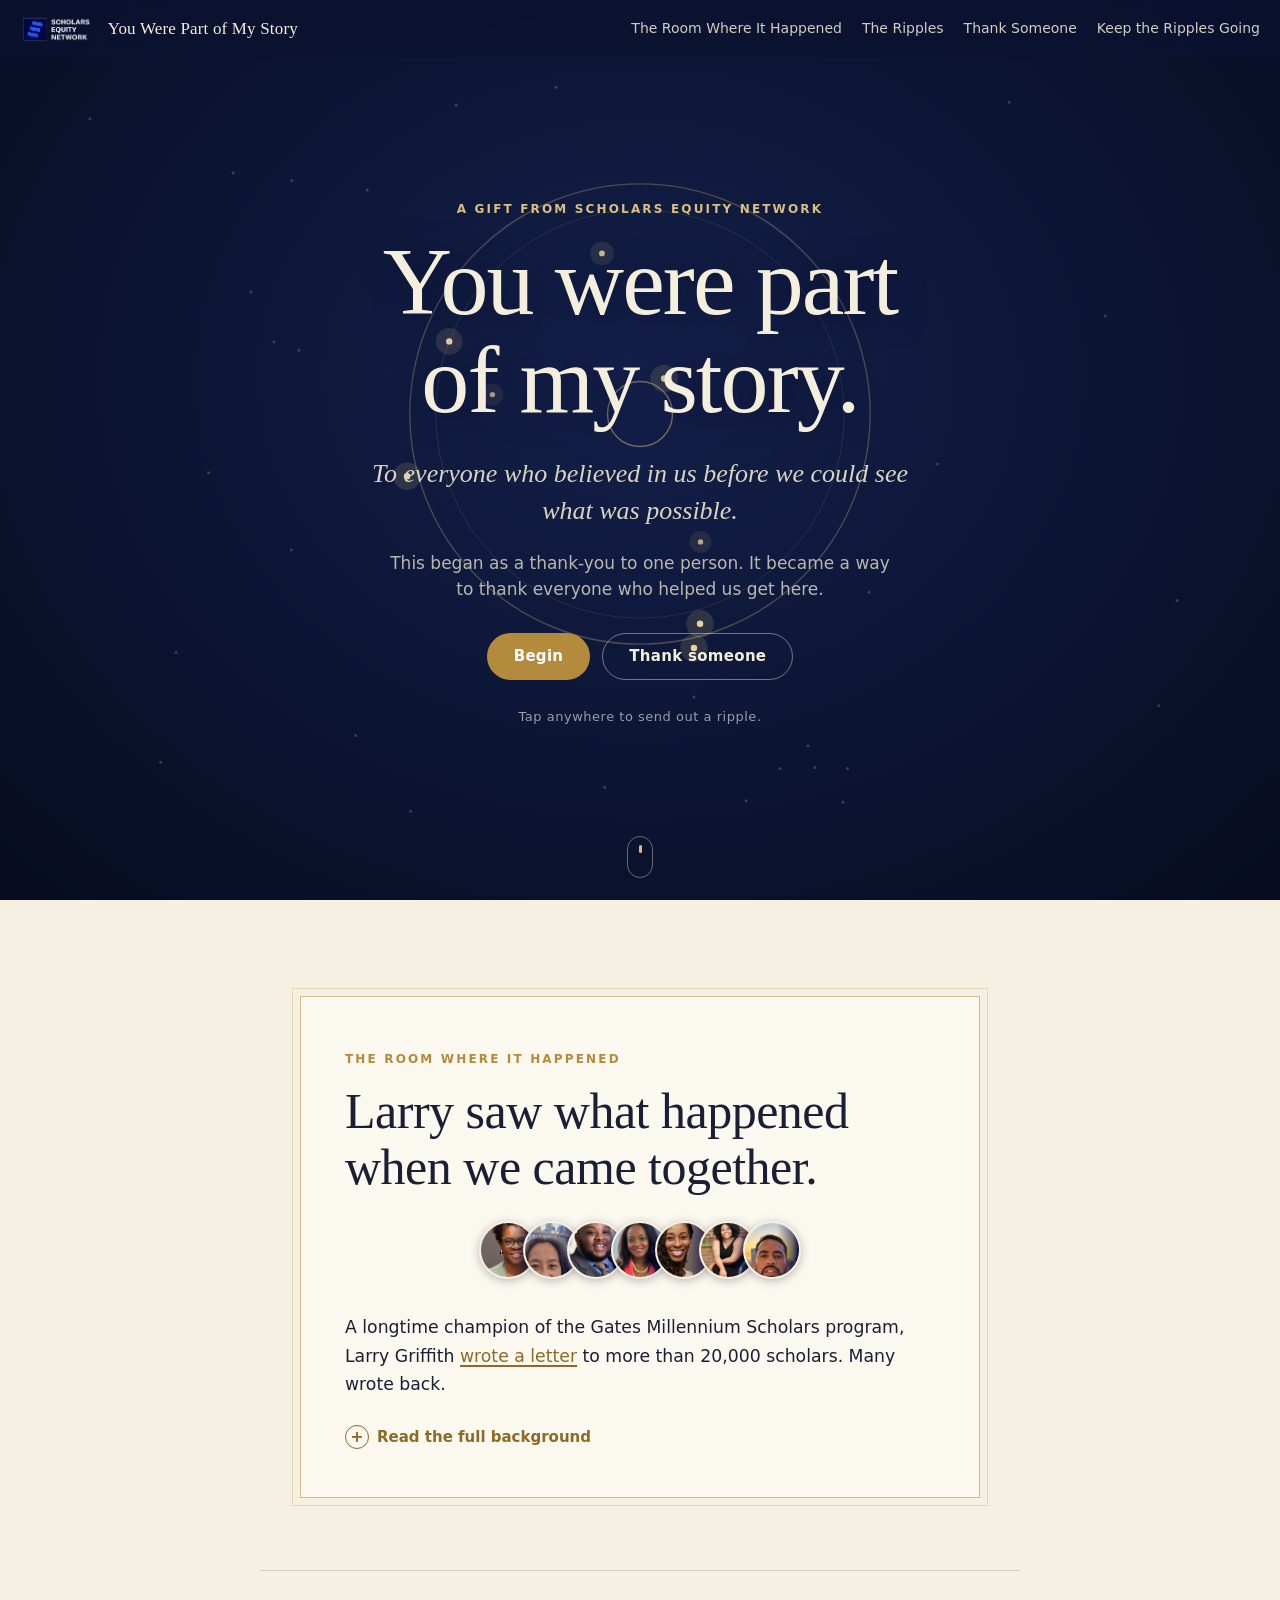
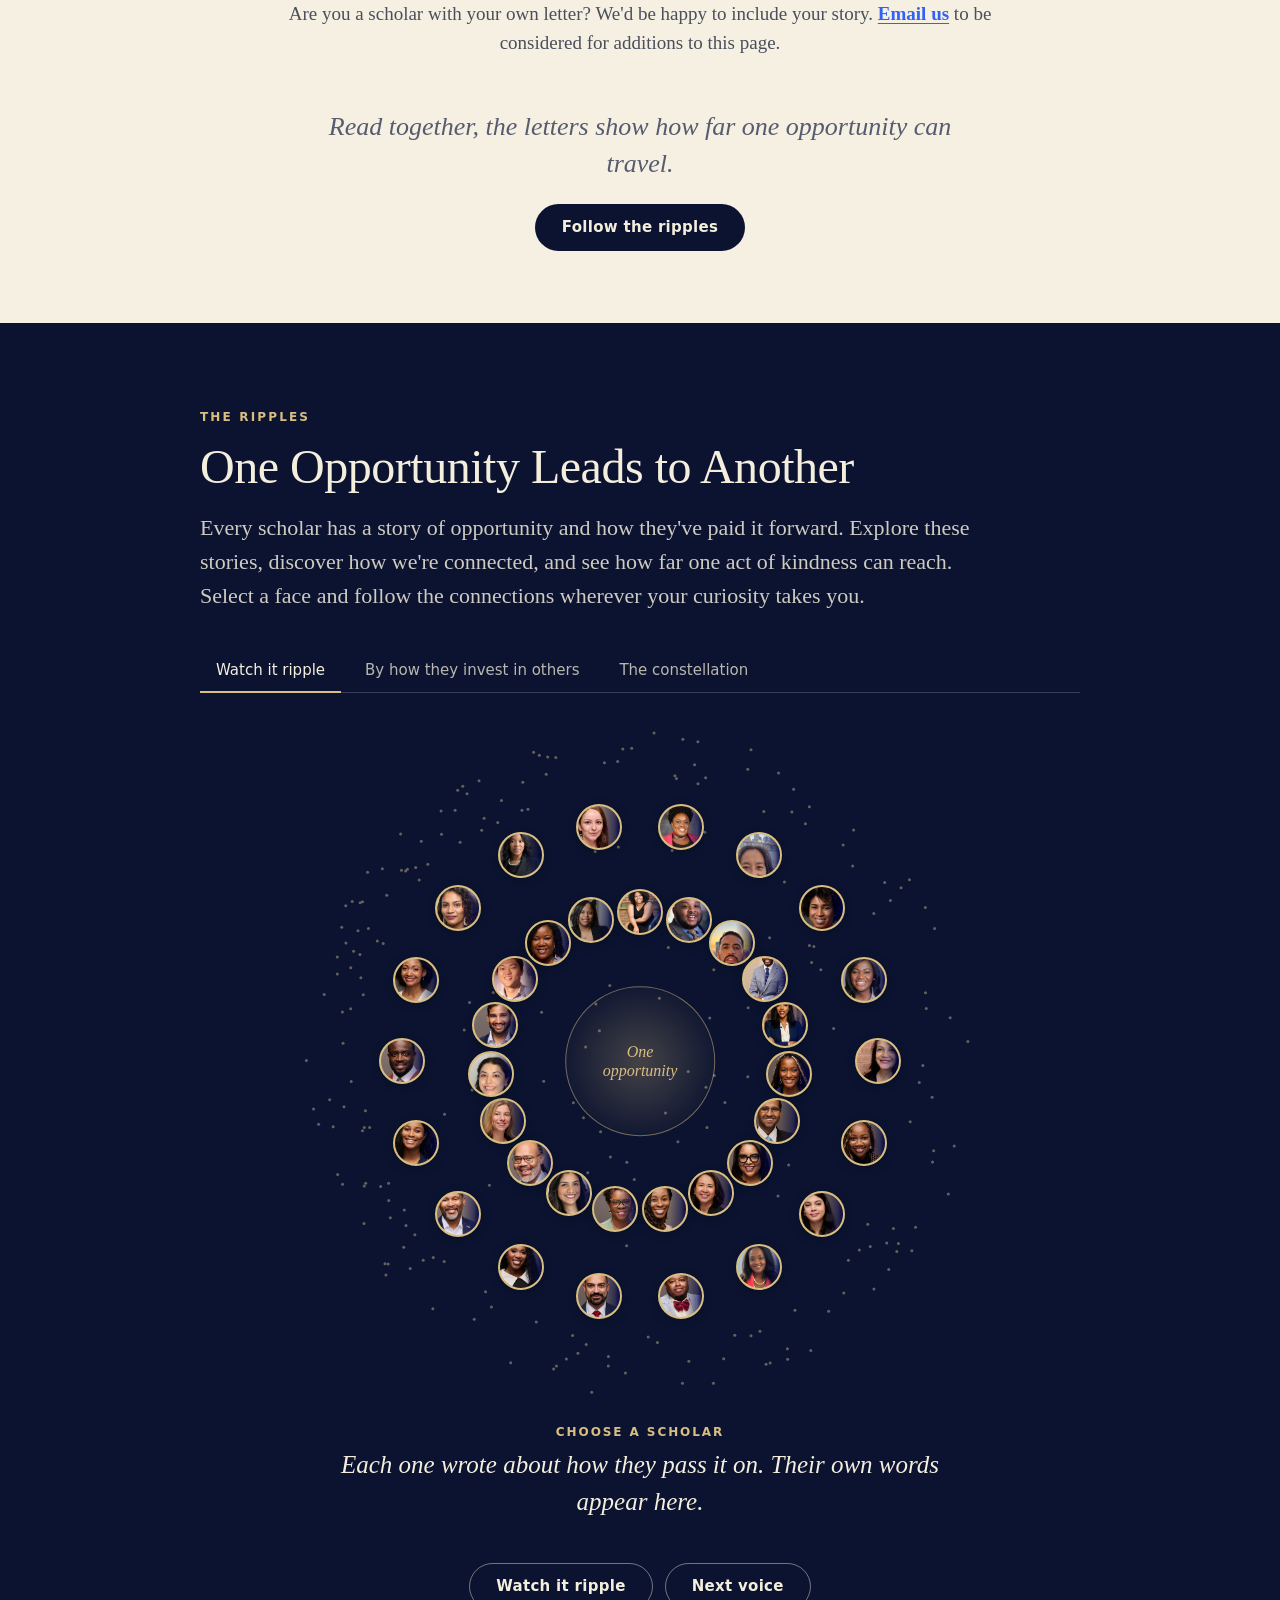
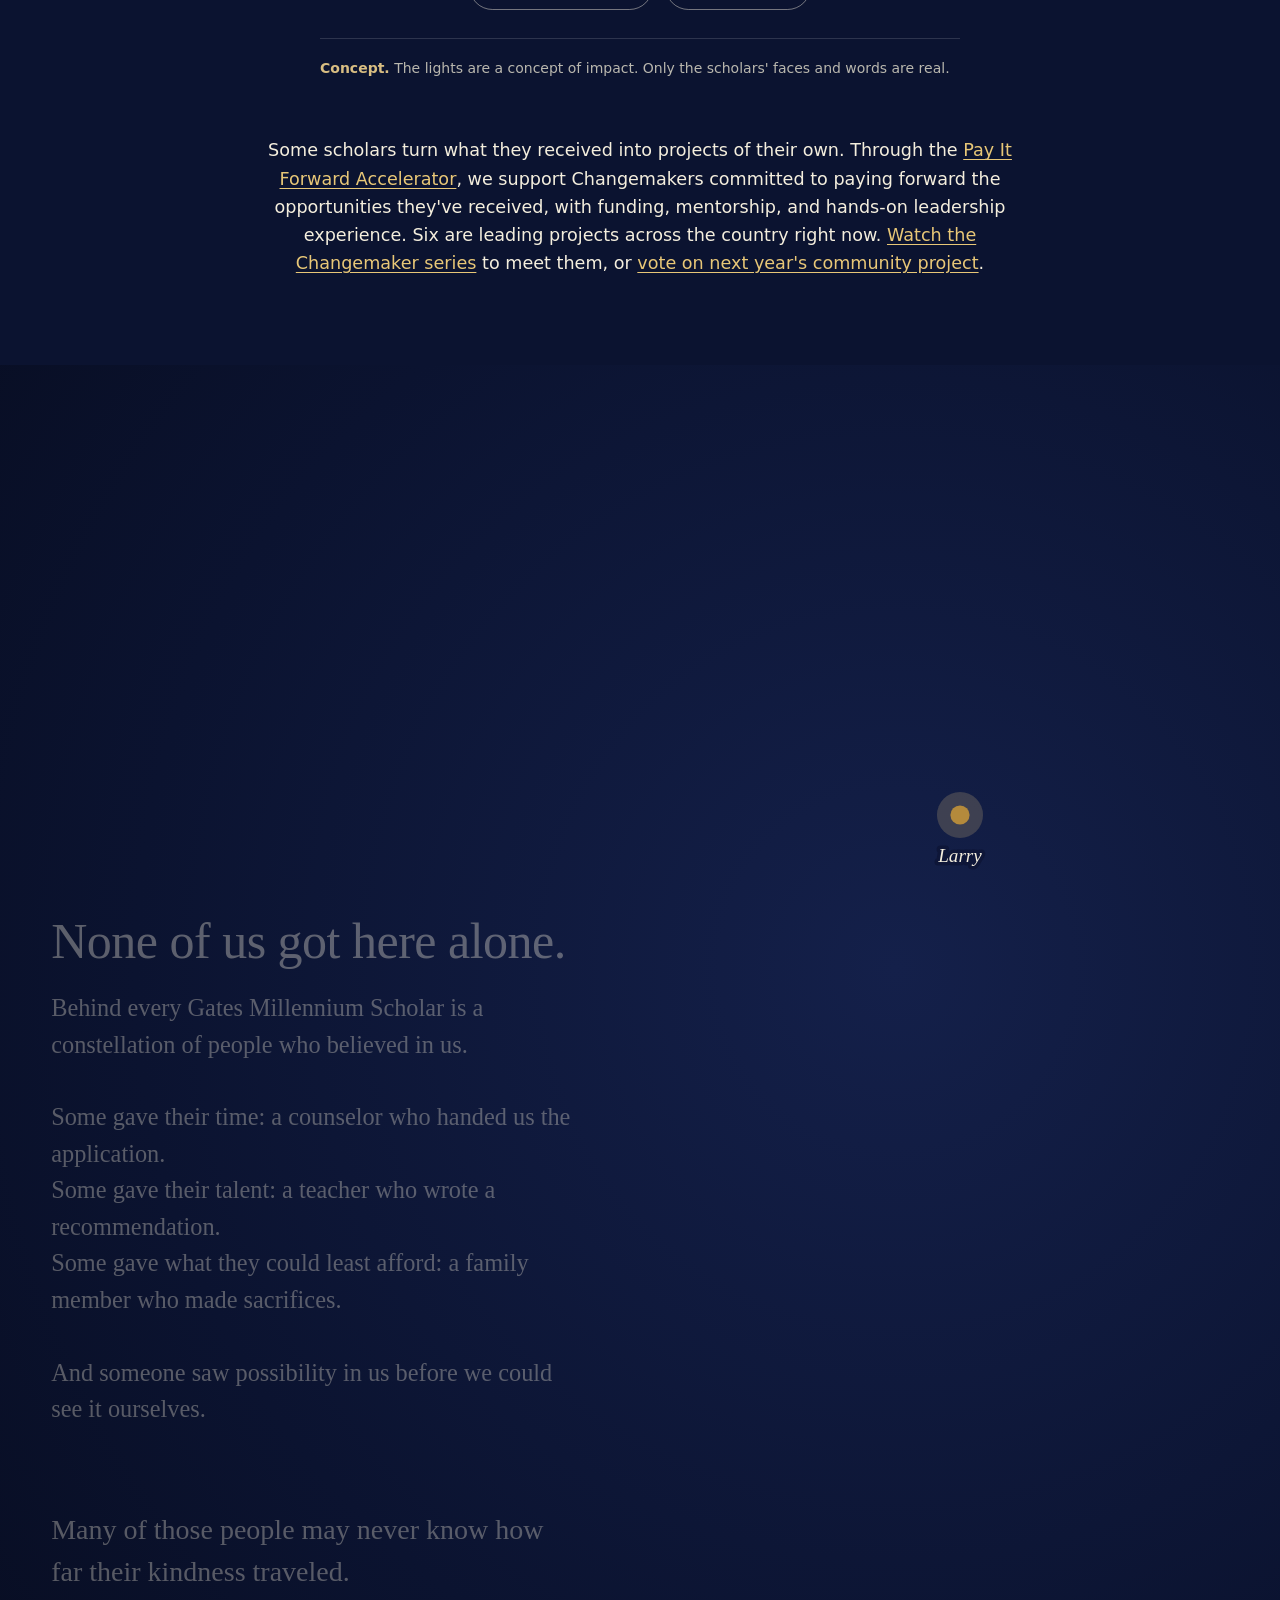
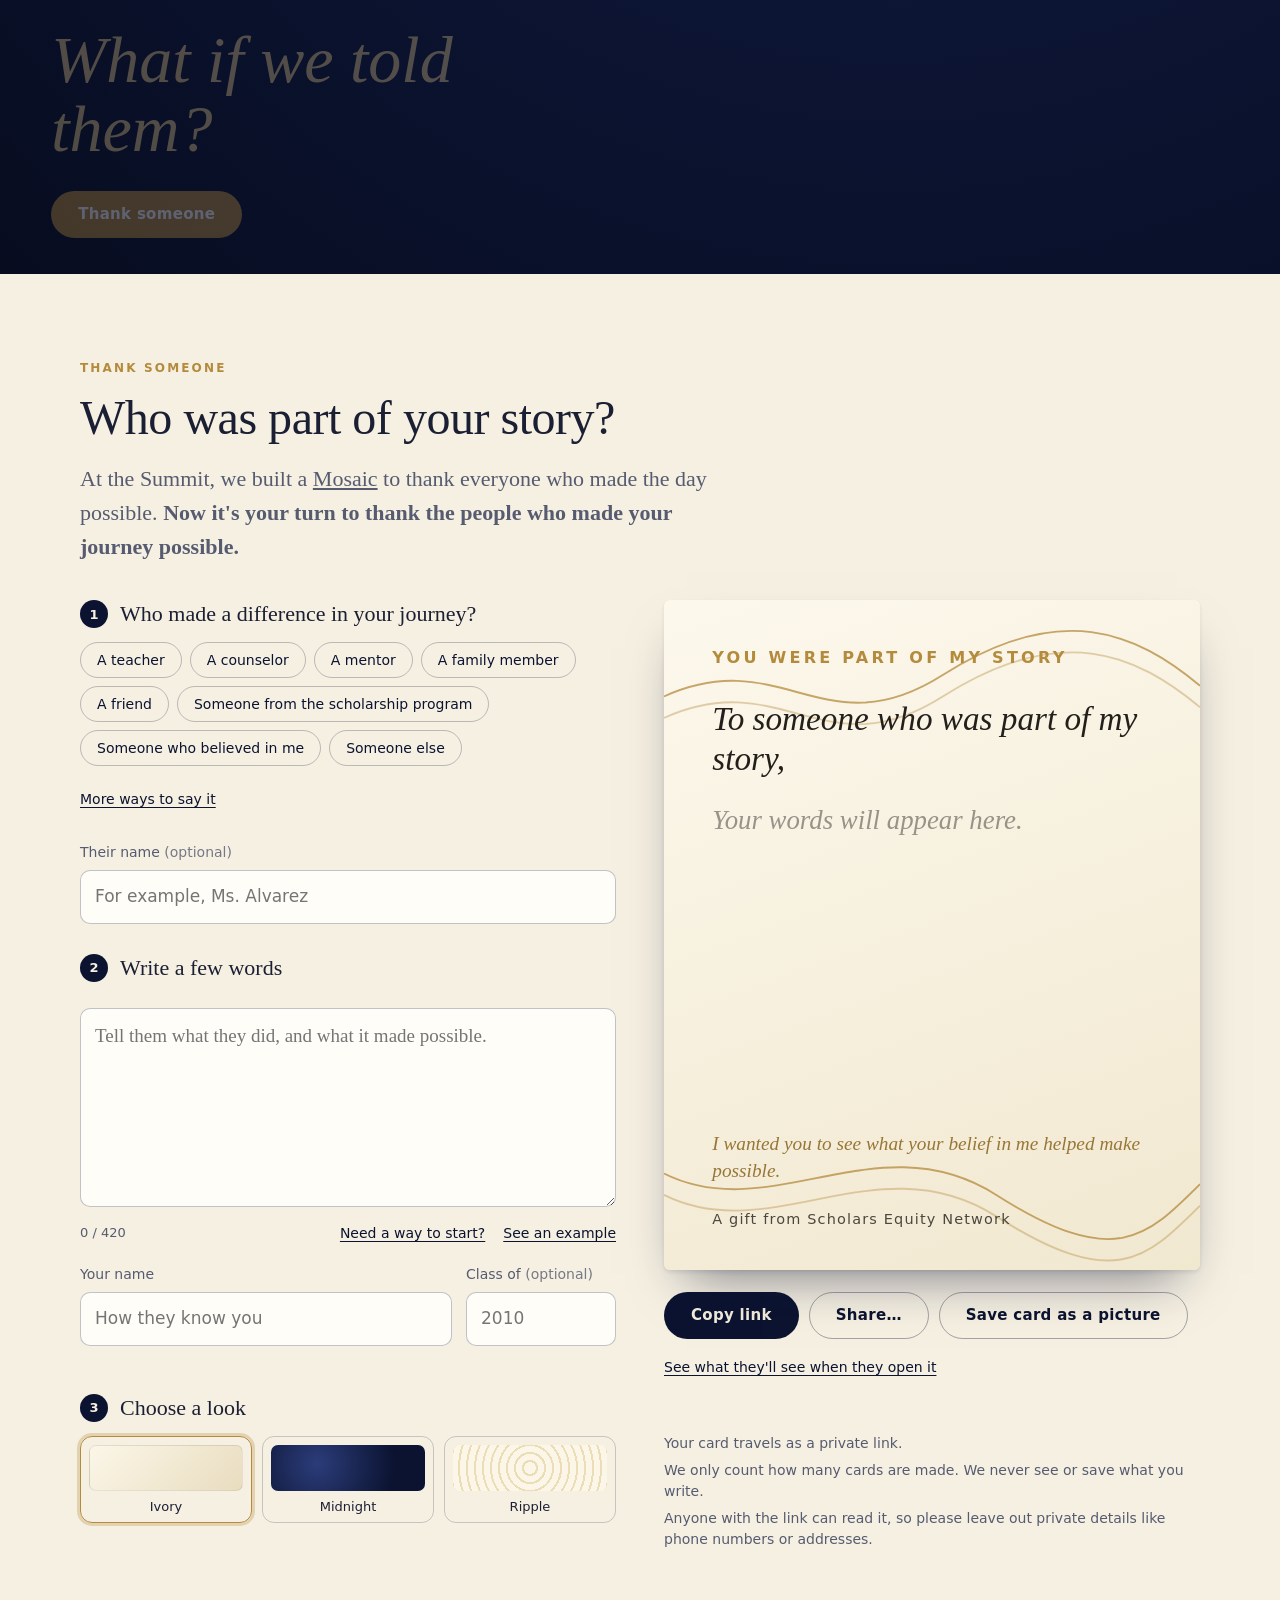
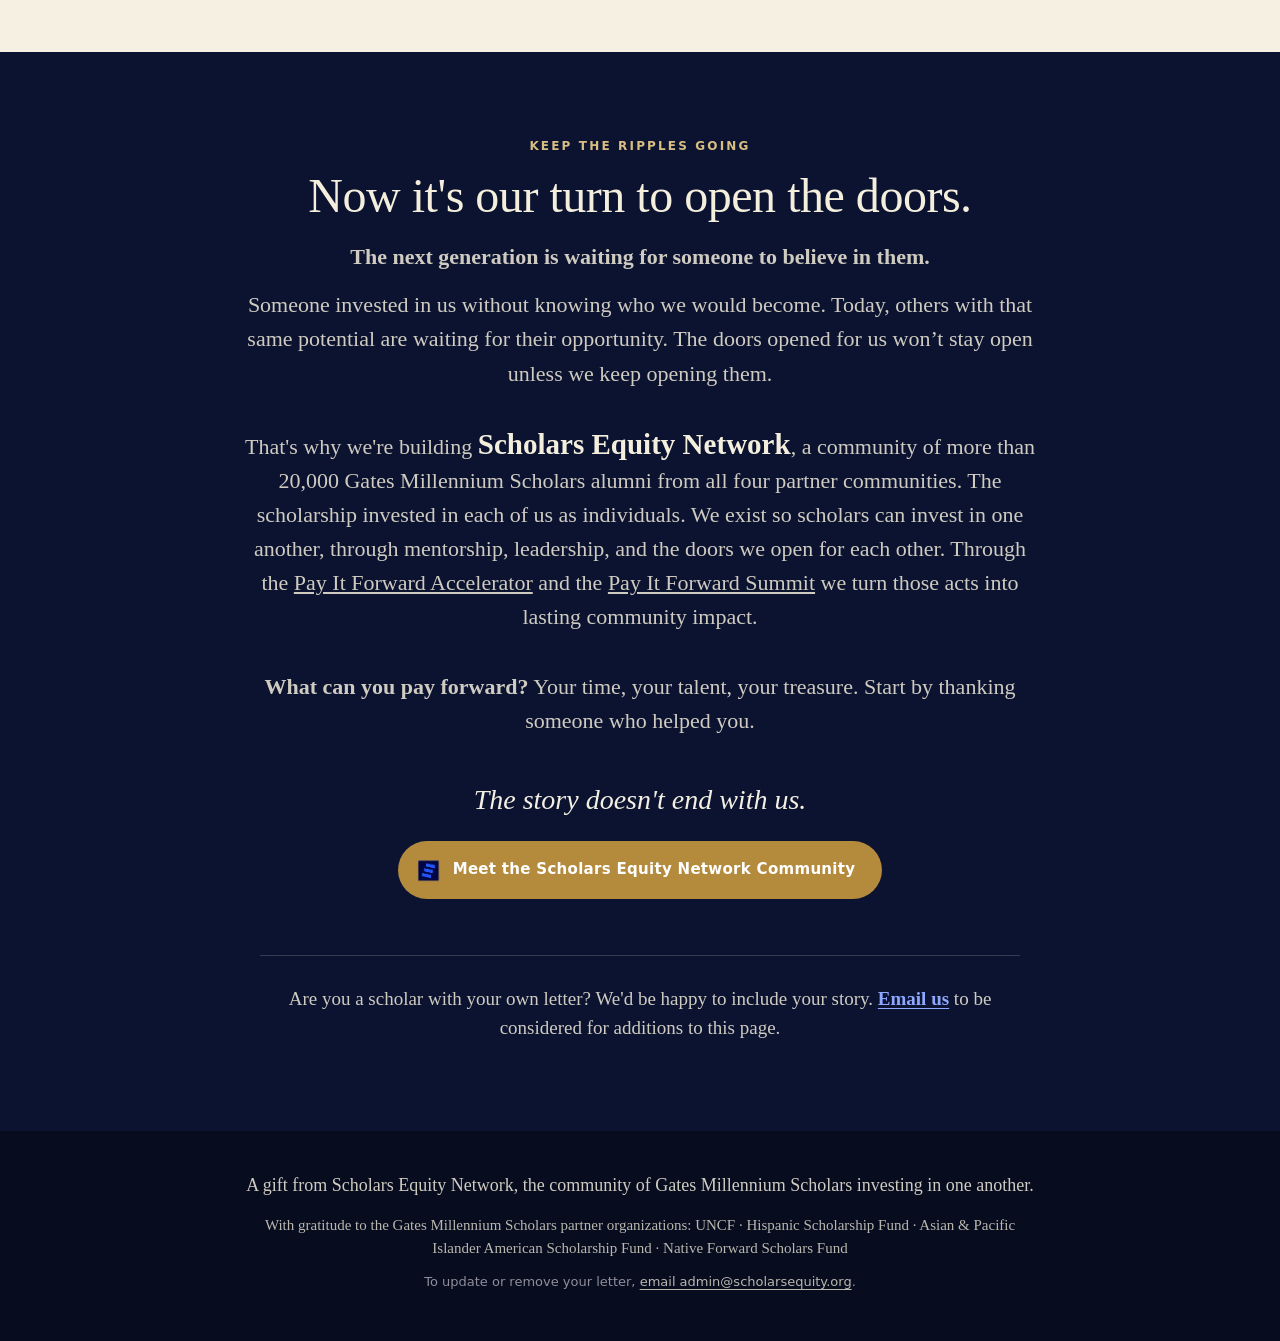
==== commit 99773313: "Card recipients land at the top of the page; remove the welcome bar Co-Authored-By: Claude Sonnet 5." ====
--- a/index.html
+++ b/index.html
@@ -82,7 +82,6 @@
 <!-- ================= THE RIPPLES (stories, outward) ================= -->
 <section class="sec sec--navy" id="stories" aria-labelledby="storiesTitle">
   <div class="wrap wrap--mid">
-    <p class="welcome" id="welcome" hidden><strong>You're here because someone you helped wanted you to see this.</strong> Larry Griffith, a longtime champion of the Gates Millennium Scholars program, recently wrote a letter to more than 20,000 scholars. Below are letters back, collectively we thought the story was powerful enough to share because you are now part of the ripples. Continue scrolling or <a href="#top" id="startOver">start at the top of the page</a>.</p>
     <p class="eyebrow eyebrow--gold">The ripples</p>
     <h2 id="storiesTitle" class="display display--sm light">One Opportunity Leads to Another</h2>
     <p class="lede light">Every scholar has a story of opportunity and how they've paid it forward. Explore these stories, discover how we're connected, and see how far one act of kindness can reach. Select a face and follow the connections wherever your curiosity takes you.</p>
--- a/styles.css
+++ b/styles.css
@@ -312,8 +312,6 @@
 .sec--navy .theme p { color: #B9B7AE; }
 .sec--navy .constellation__label { color: #CFCBC0; }
 .sec--navy .constellation { border: 1px solid rgba(217,190,130,.22); }
-.welcome { border-left: 3px solid var(--gold-soft); background: rgba(217,190,130,.1); padding: 16px 20px; margin: 0 0 36px; font-size: 16px; color: #EDE7D6; }
-.welcome[hidden] { display: none; }
 
 .inside { margin-top: 96px; padding-top: 56px; border-top: 1px solid rgba(255,255,255,.14); }
 .inside__title { font: 500 clamp(28px, 4vw, 40px)/1.15 var(--serif); margin: 0 0 12px; color: #F4EEDD; }
@@ -497,7 +495,6 @@
   .builder fieldset:nth-of-type(3) { order: 4; }
 }
 .center .closing-line { margin: 44px 0 22px; }
-.welcome a { color: var(--gold-soft); text-decoration: underline; white-space: nowrap; }
 .ripple-caption__help { font: 400 17px/1.5 var(--sans); color: #CFC8B4; margin: 14px auto 0; max-width: 560px; }
 #rippleRead { display: inline-block; margin: 14px 0 6px; color: var(--gold-soft, #E8C777); font-size: 16px; }
 #rippleRead[hidden] { display: none; }
